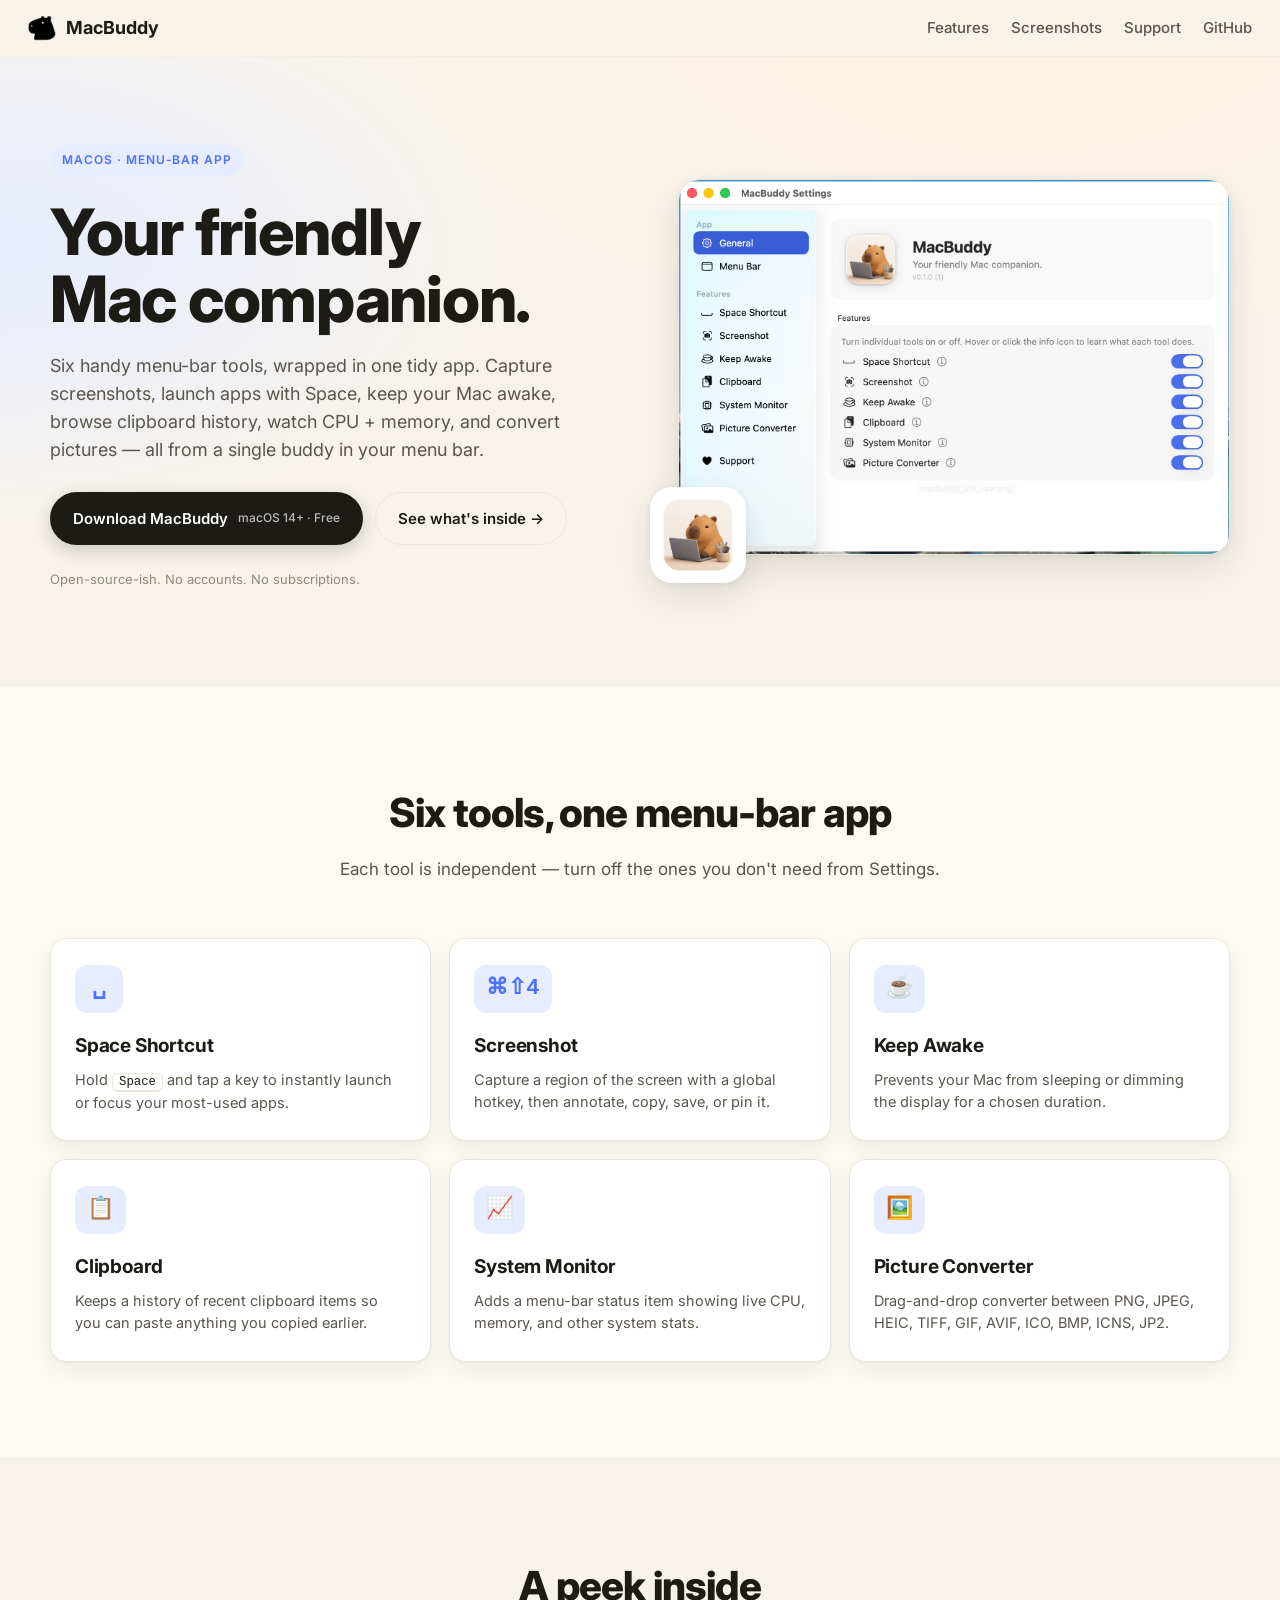
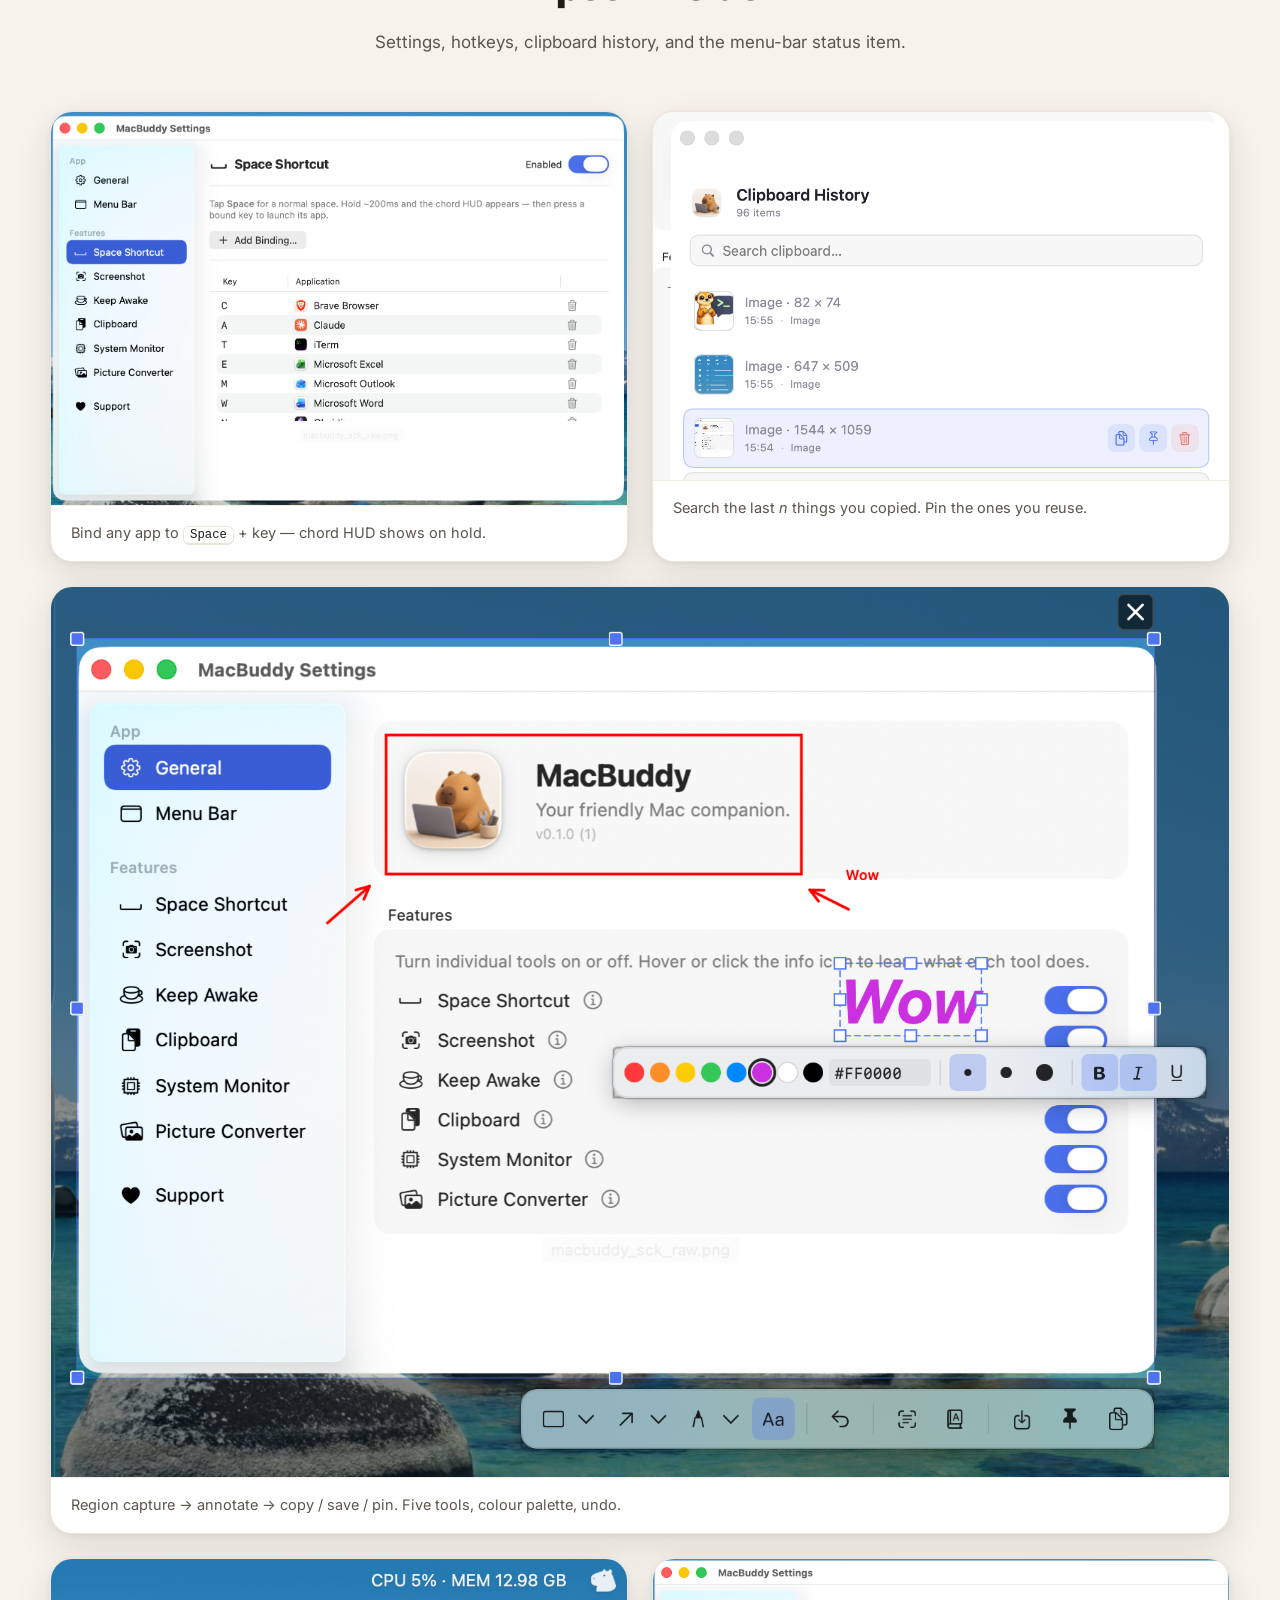
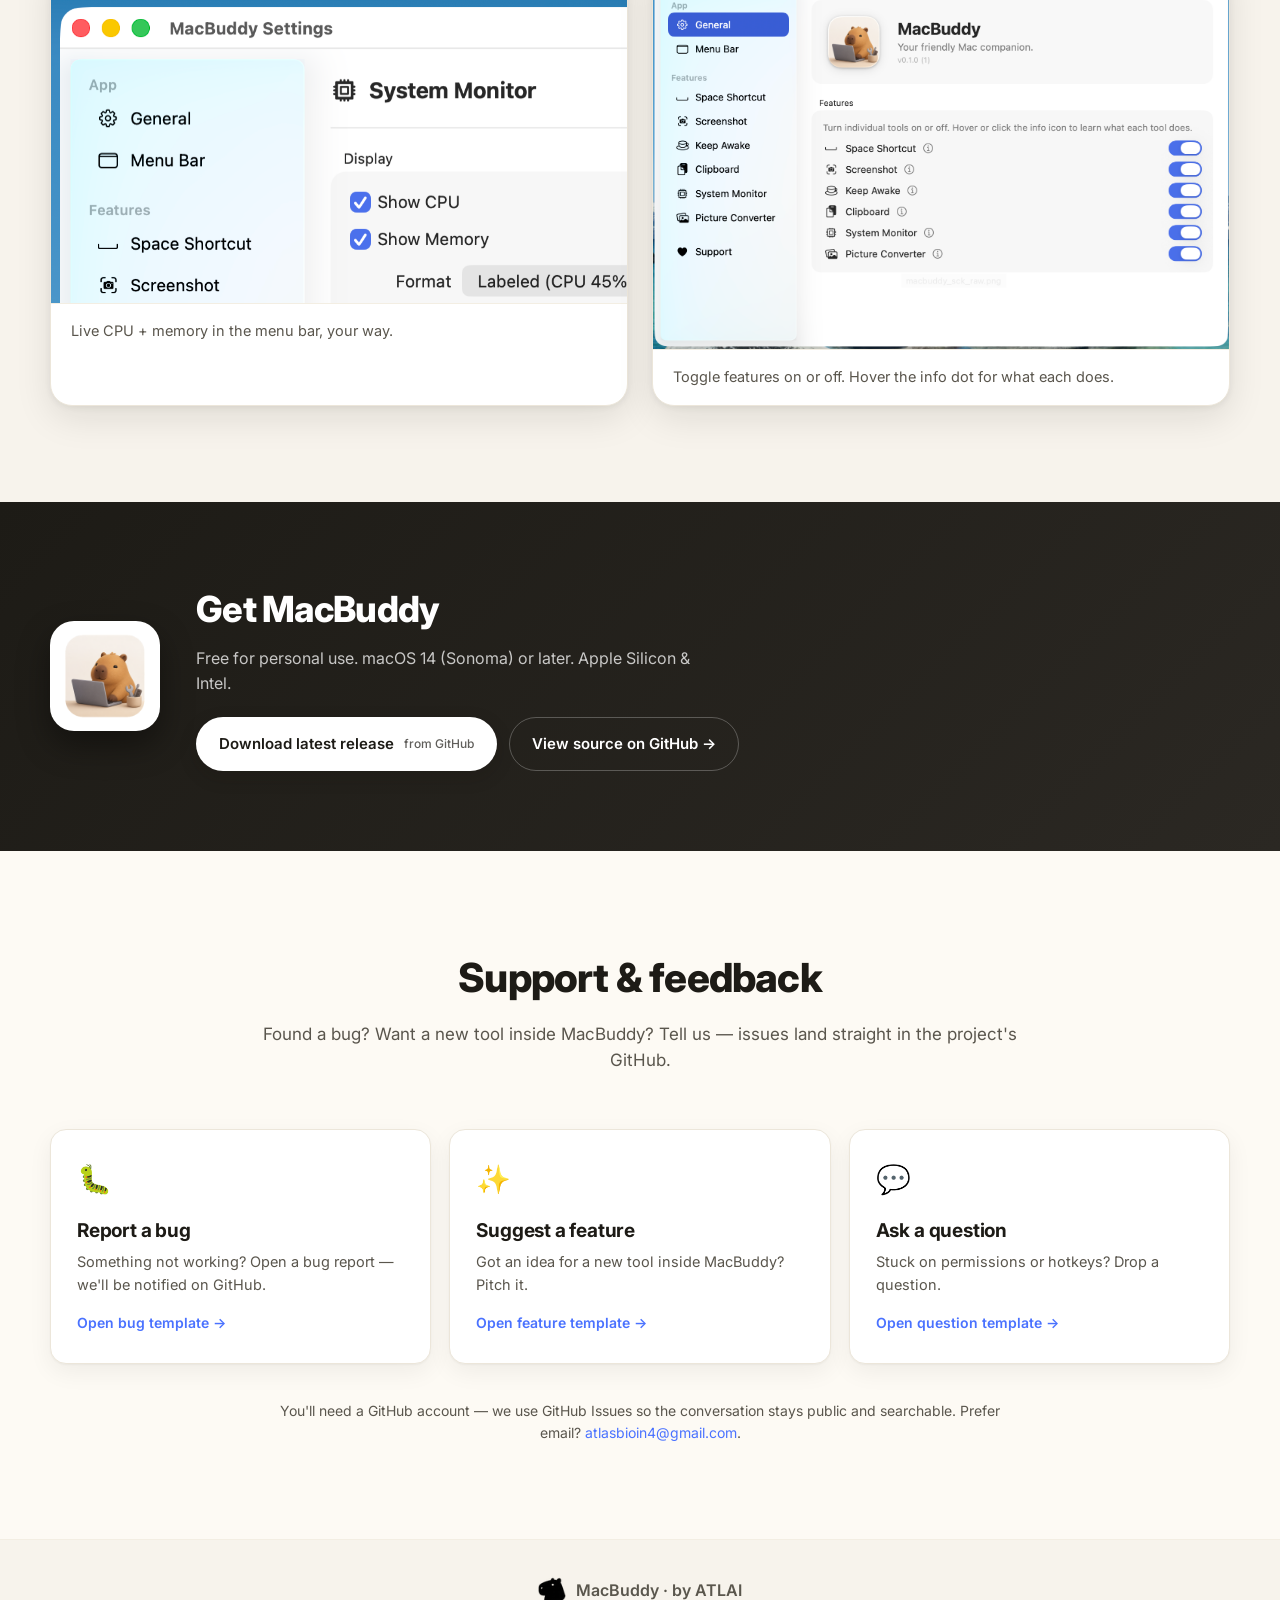
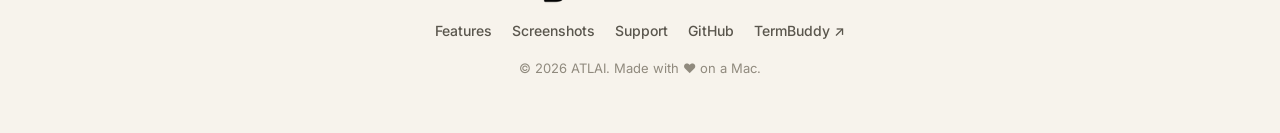
==== index.html @ e4f2a916 "Add MacBuddyTools landing page Initial site scaffolding: HTML/CSS/JS, product screenshots, app icons" ====
<!DOCTYPE html>
<html lang="en">
<head>
  <meta charset="UTF-8" />
  <meta name="viewport" content="width=device-width, initial-scale=1.0" />
  <title>MacBuddy — Your friendly Mac companion</title>
  <meta name="description" content="MacBuddy is a tiny, friendly menu-bar app for macOS. Six handy tools — Space Shortcut, Screenshot, Keep Awake, Clipboard, System Monitor, Picture Converter — wrapped in one tidy app." />
  <meta name="theme-color" content="#f7f3ec" />
  <link rel="icon" type="image/png" href="img/macbuddy_icon.png" />
  <link rel="apple-touch-icon" href="img/macbuddy_icon.png" />
  <link rel="preconnect" href="https://fonts.googleapis.com" />
  <link rel="preconnect" href="https://fonts.gstatic.com" crossorigin />
  <link href="https://fonts.googleapis.com/css2?family=Inter:wght@400;500;600;700;800&display=swap" rel="stylesheet" />
  <link rel="stylesheet" href="css/styles.css" />

  <meta property="og:title" content="MacBuddy — Your friendly Mac companion" />
  <meta property="og:description" content="Six handy menu-bar tools wrapped in one tidy macOS app." />
  <meta property="og:image" content="img/macbuddy_icon.png" />
  <meta property="og:type" content="website" />
</head>
<body>
  <header class="site-header">
    <a href="#top" class="logo">
      <img src="img/menubar_logo.png" alt="" class="logo-mark" />
      <span class="logo-word">MacBuddy</span>
    </a>
    <nav class="site-nav">
      <a href="#features">Features</a>
      <a href="#screenshots">Screenshots</a>
      <a href="#support">Support</a>
      <a href="https://github.com/ATLAI-TECH/MacBuddyTools" target="_blank" rel="noopener">GitHub</a>
    </nav>
  </header>

  <main id="top">
    <!-- ====== HERO ====== -->
    <section class="hero">
      <div class="hero-inner">
        <div class="hero-copy">
          <span class="eyebrow">macOS · Menu-bar app</span>
          <h1>Your friendly<br />Mac companion.</h1>
          <p class="lede">
            Six handy menu-bar tools, wrapped in one tidy app. Capture screenshots,
            launch apps with Space, keep your Mac awake, browse clipboard history,
            watch CPU + memory, and convert pictures — all from a single buddy in
            your menu bar.
          </p>
          <div class="cta-row">
            <a href="#download" class="btn btn-primary">
              <span>Download MacBuddy</span>
              <small>macOS 14+ · Free</small>
            </a>
            <a href="#features" class="btn btn-ghost">See what's inside →</a>
          </div>
          <p class="hero-meta">Open-source-ish. No accounts. No subscriptions.</p>
        </div>

        <div class="hero-art">
          <img src="img/screenshots/general.png" alt="MacBuddy Settings window" class="hero-shot" />
          <img src="img/macbuddy_icon.png" alt="MacBuddy app icon" class="hero-icon" />
        </div>
      </div>
    </section>

    <!-- ====== FEATURES ====== -->
    <section id="features" class="features">
      <div class="section-head">
        <h2>Six tools, one menu-bar app</h2>
        <p>Each tool is independent — turn off the ones you don't need from Settings.</p>
      </div>

      <div class="feature-grid">
        <article class="feature-card">
          <div class="feature-icon" aria-hidden="true">␣</div>
          <h3>Space Shortcut</h3>
          <p>Hold <kbd>Space</kbd> and tap a key to instantly launch or focus your most-used apps.</p>
        </article>

        <article class="feature-card">
          <div class="feature-icon" aria-hidden="true">⌘⇧4</div>
          <h3>Screenshot</h3>
          <p>Capture a region of the screen with a global hotkey, then annotate, copy, save, or pin it.</p>
        </article>

        <article class="feature-card">
          <div class="feature-icon" aria-hidden="true">☕</div>
          <h3>Keep Awake</h3>
          <p>Prevents your Mac from sleeping or dimming the display for a chosen duration.</p>
        </article>

        <article class="feature-card">
          <div class="feature-icon" aria-hidden="true">📋</div>
          <h3>Clipboard</h3>
          <p>Keeps a history of recent clipboard items so you can paste anything you copied earlier.</p>
        </article>

        <article class="feature-card">
          <div class="feature-icon" aria-hidden="true">📈</div>
          <h3>System Monitor</h3>
          <p>Adds a menu-bar status item showing live CPU, memory, and other system stats.</p>
        </article>

        <article class="feature-card">
          <div class="feature-icon" aria-hidden="true">🖼️</div>
          <h3>Picture Converter</h3>
          <p>Drag-and-drop converter between PNG, JPEG, HEIC, TIFF, GIF, AVIF, ICO, BMP, ICNS, JP2.</p>
        </article>
      </div>
    </section>

    <!-- ====== SCREENSHOTS ====== -->
    <section id="screenshots" class="shots">
      <div class="section-head">
        <h2>A peek inside</h2>
        <p>Settings, hotkeys, clipboard history, and the menu-bar status item.</p>
      </div>

      <div class="shot-row">
        <figure class="shot">
          <img src="img/screenshots/space-shortcut.png" alt="Space Shortcut bindings" loading="lazy" />
          <figcaption>Bind any app to <kbd>Space</kbd> + key — chord HUD shows on hold.</figcaption>
        </figure>
        <figure class="shot">
          <img src="img/screenshots/clipboard.png" alt="Clipboard history" loading="lazy" />
          <figcaption>Search the last <em>n</em> things you copied. Pin the ones you reuse.</figcaption>
        </figure>
      </div>

      <div class="shot-row">
        <figure class="shot wide">
          <img src="img/screenshots/screenshot-tool.png" alt="Screenshot annotator" loading="lazy" />
          <figcaption>Region capture → annotate → copy / save / pin. Five tools, colour palette, undo.</figcaption>
        </figure>
      </div>

      <div class="shot-row">
        <figure class="shot">
          <img src="img/screenshots/system-monitor.png" alt="System Monitor in menu bar" loading="lazy" />
          <figcaption>Live CPU + memory in the menu bar, your way.</figcaption>
        </figure>
        <figure class="shot">
          <img src="img/screenshots/general.png" alt="General settings" loading="lazy" />
          <figcaption>Toggle features on or off. Hover the info dot for what each does.</figcaption>
        </figure>
      </div>
    </section>

    <!-- ====== DOWNLOAD ====== -->
    <section id="download" class="download-band">
      <div class="download-inner">
        <img src="img/macbuddy_icon.png" alt="" class="download-icon" />
        <div>
          <h2>Get MacBuddy</h2>
          <p>Free for personal use. macOS 14 (Sonoma) or later. Apple Silicon &amp; Intel.</p>
          <div class="cta-row">
            <a href="https://github.com/ATLAI-TECH/MacBuddyTools/releases" target="_blank" rel="noopener" class="btn btn-primary">
              <span>Download latest release</span>
              <small>from GitHub</small>
            </a>
            <a href="https://github.com/ATLAI-TECH/MacBuddyTools" target="_blank" rel="noopener" class="btn btn-ghost">View source on GitHub →</a>
          </div>
        </div>
      </div>
    </section>

    <!-- ====== SUPPORT ====== -->
    <section id="support" class="support">
      <div class="section-head">
        <h2>Support &amp; feedback</h2>
        <p>Found a bug? Want a new tool inside MacBuddy? Tell us — issues land straight in the project's GitHub.</p>
      </div>

      <div class="support-grid">
        <a class="support-card support-bug" href="#" data-issue-kind="bug">
          <div class="support-icon" aria-hidden="true">🐛</div>
          <h3>Report a bug</h3>
          <p>Something not working? Open a bug report — we'll be notified on GitHub.</p>
          <span class="support-cta">Open bug template →</span>
        </a>

        <a class="support-card support-feature" href="#" data-issue-kind="feature">
          <div class="support-icon" aria-hidden="true">✨</div>
          <h3>Suggest a feature</h3>
          <p>Got an idea for a new tool inside MacBuddy? Pitch it.</p>
          <span class="support-cta">Open feature template →</span>
        </a>

        <a class="support-card support-question" href="#" data-issue-kind="question">
          <div class="support-icon" aria-hidden="true">💬</div>
          <h3>Ask a question</h3>
          <p>Stuck on permissions or hotkeys? Drop a question.</p>
          <span class="support-cta">Open question template →</span>
        </a>
      </div>

      <p class="support-note">
        You'll need a GitHub account — we use GitHub Issues so the conversation stays public and searchable.
        Prefer email? <a href="mailto:atlasbioin4@gmail.com?subject=MacBuddy%20feedback">atlasbioin4@gmail.com</a>.
      </p>
    </section>
  </main>

  <footer class="site-footer">
    <div class="footer-inner">
      <div class="footer-brand">
        <img src="img/menubar_logo.png" alt="" class="logo-mark" />
        <span>MacBuddy · by ATLAI</span>
      </div>
      <nav class="footer-nav">
        <a href="#features">Features</a>
        <a href="#screenshots">Screenshots</a>
        <a href="#support">Support</a>
        <a href="https://github.com/ATLAI-TECH/MacBuddyTools" target="_blank" rel="noopener">GitHub</a>
        <a href="https://termbuddy.atlai.co.uk/" target="_blank" rel="noopener">TermBuddy ↗</a>
      </nav>
      <p class="footer-fine">© <span id="year">2026</span> ATLAI. Made with ❤️ on a Mac.</p>
    </div>
  </footer>

  <script src="js/script.js" defer></script>
</body>
</html>
---- css/styles.css ----
/* ----------------------------------------------------------
   MacBuddy landing page
   Style is inspired by termbuddy.atlai.co.uk — soft cream
   background, pill buttons, big rounded screenshots.
   ---------------------------------------------------------- */

:root {
  --bg: #f7f3ec;
  --bg-soft: #fdfaf4;
  --bg-card: #ffffff;
  --ink: #1d1b16;
  --ink-soft: #5a564d;
  --ink-faint: #908a7e;
  --line: #ece6da;
  --line-soft: #f3eee3;
  --accent: #4a72ff;
  --accent-ink: #ffffff;
  --accent-soft: #e7edff;
  --warn: #d97a2c;
  --good: #2f9e6b;
  --shadow-card: 0 1px 2px rgba(20, 18, 12, 0.04), 0 8px 24px rgba(20, 18, 12, 0.06);
  --shadow-shot: 0 12px 36px rgba(20, 18, 12, 0.10), 0 2px 6px rgba(20, 18, 12, 0.06);
  --radius: 16px;
  --radius-lg: 22px;
  --radius-pill: 999px;
}

* { box-sizing: border-box; }

html { scroll-behavior: smooth; }

body {
  margin: 0;
  font-family: 'Inter', -apple-system, BlinkMacSystemFont, 'Segoe UI', sans-serif;
  font-size: 16px;
  line-height: 1.55;
  color: var(--ink);
  background: var(--bg);
  -webkit-font-smoothing: antialiased;
  -moz-osx-font-smoothing: grayscale;
}

a { color: var(--accent); text-decoration: none; }
a:hover { text-decoration: underline; }

img { display: block; max-width: 100%; height: auto; }

kbd {
  font-family: 'SF Mono', 'JetBrains Mono', 'Menlo', monospace;
  font-size: 0.85em;
  padding: 1px 6px;
  border: 1px solid var(--line);
  border-bottom-width: 2px;
  border-radius: 6px;
  background: var(--bg-card);
  color: var(--ink);
}

/* ====== HEADER ====== */
.site-header {
  position: sticky;
  top: 0;
  z-index: 50;
  display: flex;
  align-items: center;
  justify-content: space-between;
  padding: 14px 28px;
  background: rgba(247, 243, 236, 0.85);
  backdrop-filter: saturate(160%) blur(12px);
  -webkit-backdrop-filter: saturate(160%) blur(12px);
  border-bottom: 1px solid var(--line-soft);
}

.logo {
  display: flex;
  align-items: center;
  gap: 10px;
  color: var(--ink);
  font-weight: 700;
  font-size: 18px;
}
.logo:hover { text-decoration: none; }

.logo-mark {
  width: 28px;
  height: 28px;
  border-radius: 7px;
}

.site-nav {
  display: flex;
  gap: 22px;
  align-items: center;
  font-size: 15px;
  font-weight: 500;
}
.site-nav a {
  color: var(--ink-soft);
}
.site-nav a:hover {
  color: var(--ink);
  text-decoration: none;
}

/* ====== HERO ====== */
.hero {
  position: relative;
  padding: 88px 28px 96px;
  background:
    radial-gradient(1100px 600px at 80% -10%, #fff4e0 0%, transparent 60%),
    radial-gradient(900px 500px at 0% 30%, #e7edff 0%, transparent 55%),
    var(--bg);
  overflow: hidden;
}

.hero-inner {
  max-width: 1180px;
  margin: 0 auto;
  display: grid;
  grid-template-columns: 1.05fr 1fr;
  gap: 48px;
  align-items: center;
}

.eyebrow {
  display: inline-block;
  font-size: 12px;
  font-weight: 600;
  letter-spacing: 0.08em;
  text-transform: uppercase;
  color: var(--accent);
  background: var(--accent-soft);
  padding: 6px 12px;
  border-radius: var(--radius-pill);
  margin-bottom: 22px;
}

.hero-copy h1 {
  font-size: clamp(40px, 6vw, 64px);
  line-height: 1.05;
  font-weight: 800;
  letter-spacing: -0.02em;
  margin: 0 0 20px;
}

.hero-copy .lede {
  font-size: 18px;
  color: var(--ink-soft);
  max-width: 540px;
  margin: 0 0 28px;
}

.cta-row {
  display: flex;
  flex-wrap: wrap;
  gap: 12px;
  align-items: center;
}

.btn {
  display: inline-flex;
  align-items: center;
  gap: 10px;
  padding: 14px 22px;
  border-radius: var(--radius-pill);
  font-weight: 600;
  font-size: 15px;
  border: 1px solid transparent;
  transition: transform 0.12s ease, box-shadow 0.12s ease, background 0.12s ease;
  cursor: pointer;
}
.btn:hover { text-decoration: none; transform: translateY(-1px); }

.btn-primary {
  background: var(--ink);
  color: #fff;
  box-shadow: 0 6px 18px rgba(20, 18, 12, 0.18);
}
.btn-primary small {
  font-weight: 500;
  font-size: 12px;
  opacity: 0.7;
}
.btn-primary:hover {
  background: #2b2823;
  box-shadow: 0 8px 22px rgba(20, 18, 12, 0.22);
}

.btn-ghost {
  background: transparent;
  color: var(--ink);
  border-color: var(--line);
}
.btn-ghost:hover {
  background: var(--bg-card);
  border-color: var(--ink-faint);
}

.hero-meta {
  margin: 24px 0 0;
  font-size: 13px;
  color: var(--ink-faint);
}

.hero-art {
  position: relative;
}
.hero-shot {
  width: 100%;
  border-radius: var(--radius-lg);
  box-shadow: var(--shadow-shot);
  border: 1px solid var(--line);
  background: var(--bg-card);
}
.hero-icon {
  position: absolute;
  width: 96px;
  height: 96px;
  bottom: -28px;
  left: -28px;
  border-radius: 22px;
  box-shadow: var(--shadow-shot);
  background: var(--bg-card);
  padding: 4px;
}

/* ====== SECTIONS ====== */
section { padding: 96px 28px; }

.section-head {
  max-width: 760px;
  margin: 0 auto 56px;
  text-align: center;
}
.section-head h2 {
  font-size: clamp(28px, 4vw, 40px);
  letter-spacing: -0.02em;
  margin: 0 0 12px;
  font-weight: 800;
}
.section-head p {
  color: var(--ink-soft);
  font-size: 17px;
  margin: 0;
}

/* ====== FEATURE GRID ====== */
.features {
  background: var(--bg-soft);
  border-top: 1px solid var(--line-soft);
  border-bottom: 1px solid var(--line-soft);
}

.feature-grid {
  max-width: 1180px;
  margin: 0 auto;
  display: grid;
  grid-template-columns: repeat(3, minmax(0, 1fr));
  gap: 18px;
}

.feature-card {
  background: var(--bg-card);
  border: 1px solid var(--line);
  border-radius: var(--radius);
  padding: 26px 24px;
  box-shadow: var(--shadow-card);
  transition: transform 0.18s ease, box-shadow 0.18s ease, border-color 0.18s ease;
}
.feature-card:hover {
  transform: translateY(-3px);
  border-color: var(--ink-faint);
  box-shadow: 0 4px 8px rgba(20, 18, 12, 0.06), 0 16px 36px rgba(20, 18, 12, 0.08);
}

.feature-icon {
  display: inline-flex;
  align-items: center;
  justify-content: center;
  min-width: 48px;
  height: 48px;
  padding: 0 12px;
  border-radius: 12px;
  background: var(--accent-soft);
  color: var(--accent);
  font-weight: 700;
  font-size: 22px;
  margin-bottom: 18px;
  font-family: 'SF Mono', 'JetBrains Mono', 'Menlo', monospace;
}

.feature-card h3 {
  font-size: 19px;
  margin: 0 0 8px;
  font-weight: 700;
  letter-spacing: -0.01em;
}
.feature-card p {
  font-size: 14.5px;
  color: var(--ink-soft);
  margin: 0;
}

/* ====== SHOTS ====== */
.shots { background: var(--bg); }

.shot-row {
  max-width: 1180px;
  margin: 0 auto 24px;
  display: grid;
  grid-template-columns: 1fr 1fr;
  gap: 24px;
}
.shot-row:last-child { margin-bottom: 0; }

.shot {
  margin: 0;
  background: var(--bg-card);
  border: 1px solid var(--line);
  border-radius: var(--radius-lg);
  overflow: hidden;
  box-shadow: var(--shadow-shot);
  display: flex;
  flex-direction: column;
}
.shot.wide { grid-column: 1 / -1; }
.shot img {
  width: 100%;
  height: auto;
  display: block;
  background: var(--bg-soft);
}
.shot figcaption {
  padding: 16px 20px;
  font-size: 14.5px;
  color: var(--ink-soft);
  border-top: 1px solid var(--line-soft);
}

/* ====== DOWNLOAD ====== */
.download-band {
  background: linear-gradient(135deg, #1d1b16 0%, #2b2823 100%);
  color: #fff;
  padding: 80px 28px;
}
.download-inner {
  max-width: 1180px;
  margin: 0 auto;
  display: flex;
  align-items: center;
  gap: 36px;
  flex-wrap: wrap;
}
.download-icon {
  width: 110px;
  height: 110px;
  border-radius: 24px;
  box-shadow: 0 14px 32px rgba(0,0,0,0.4);
  background: #fff;
  padding: 4px;
}
.download-band h2 {
  font-size: clamp(28px, 3.6vw, 36px);
  margin: 0 0 8px;
  font-weight: 800;
  letter-spacing: -0.02em;
}
.download-band p {
  color: rgba(255,255,255,0.75);
  margin: 0 0 22px;
  max-width: 520px;
}
.download-band .btn-primary {
  background: #fff;
  color: var(--ink);
}
.download-band .btn-primary:hover { background: #f3eee3; }
.download-band .btn-ghost {
  color: #fff;
  border-color: rgba(255,255,255,0.25);
}
.download-band .btn-ghost:hover {
  background: rgba(255,255,255,0.08);
  border-color: rgba(255,255,255,0.5);
}

/* ====== SUPPORT ====== */
.support { background: var(--bg-soft); }

.support-grid {
  max-width: 1180px;
  margin: 0 auto;
  display: grid;
  grid-template-columns: repeat(3, minmax(0, 1fr));
  gap: 18px;
}

.support-card {
  display: block;
  background: var(--bg-card);
  border: 1px solid var(--line);
  border-radius: var(--radius);
  padding: 28px 26px;
  color: var(--ink);
  box-shadow: var(--shadow-card);
  transition: transform 0.18s ease, box-shadow 0.18s ease, border-color 0.18s ease;
  cursor: pointer;
}
.support-card:hover {
  transform: translateY(-3px);
  text-decoration: none;
  border-color: var(--accent);
  box-shadow: 0 4px 8px rgba(20, 18, 12, 0.06), 0 16px 36px rgba(74, 114, 255, 0.18);
}
.support-icon {
  font-size: 28px;
  margin-bottom: 14px;
}
.support-card h3 {
  margin: 0 0 6px;
  font-size: 19px;
  font-weight: 700;
  letter-spacing: -0.01em;
}
.support-card p {
  margin: 0 0 14px;
  font-size: 14.5px;
  color: var(--ink-soft);
}
.support-cta {
  font-size: 14px;
  font-weight: 600;
  color: var(--accent);
}

.support-note {
  max-width: 720px;
  margin: 36px auto 0;
  text-align: center;
  font-size: 14px;
  color: var(--ink-soft);
}

/* ====== FOOTER ====== */
.site-footer {
  background: var(--bg);
  border-top: 1px solid var(--line-soft);
  padding: 36px 28px 56px;
}
.footer-inner {
  max-width: 1180px;
  margin: 0 auto;
  display: flex;
  flex-direction: column;
  gap: 16px;
  align-items: center;
  text-align: center;
}
.footer-brand {
  display: flex;
  align-items: center;
  gap: 10px;
  font-weight: 600;
  color: var(--ink-soft);
}
.footer-nav {
  display: flex;
  flex-wrap: wrap;
  gap: 20px;
  font-size: 14px;
  font-weight: 500;
  justify-content: center;
}
.footer-nav a { color: var(--ink-soft); }
.footer-nav a:hover { color: var(--ink); text-decoration: none; }
.footer-fine {
  font-size: 13px;
  color: var(--ink-faint);
  margin: 0;
}

/* ====== RESPONSIVE ====== */
@media (max-width: 960px) {
  .hero-inner { grid-template-columns: 1fr; gap: 40px; }
  .hero { padding: 64px 22px 72px; }
  .hero-icon { width: 76px; height: 76px; bottom: -22px; left: -16px; }
  .feature-grid { grid-template-columns: repeat(2, minmax(0, 1fr)); }
  .support-grid { grid-template-columns: repeat(2, minmax(0, 1fr)); }
  .shot-row { grid-template-columns: 1fr; }
  section { padding: 72px 22px; }
}

@media (max-width: 620px) {
  .site-header { padding: 12px 18px; }
  .site-nav { gap: 14px; font-size: 14px; }
  .site-nav a:nth-child(1) { display: none; }
  .feature-grid { grid-template-columns: 1fr; }
  .support-grid { grid-template-columns: 1fr; }
  .download-inner { flex-direction: column; align-items: flex-start; }
  .btn { padding: 12px 18px; font-size: 14px; }
}
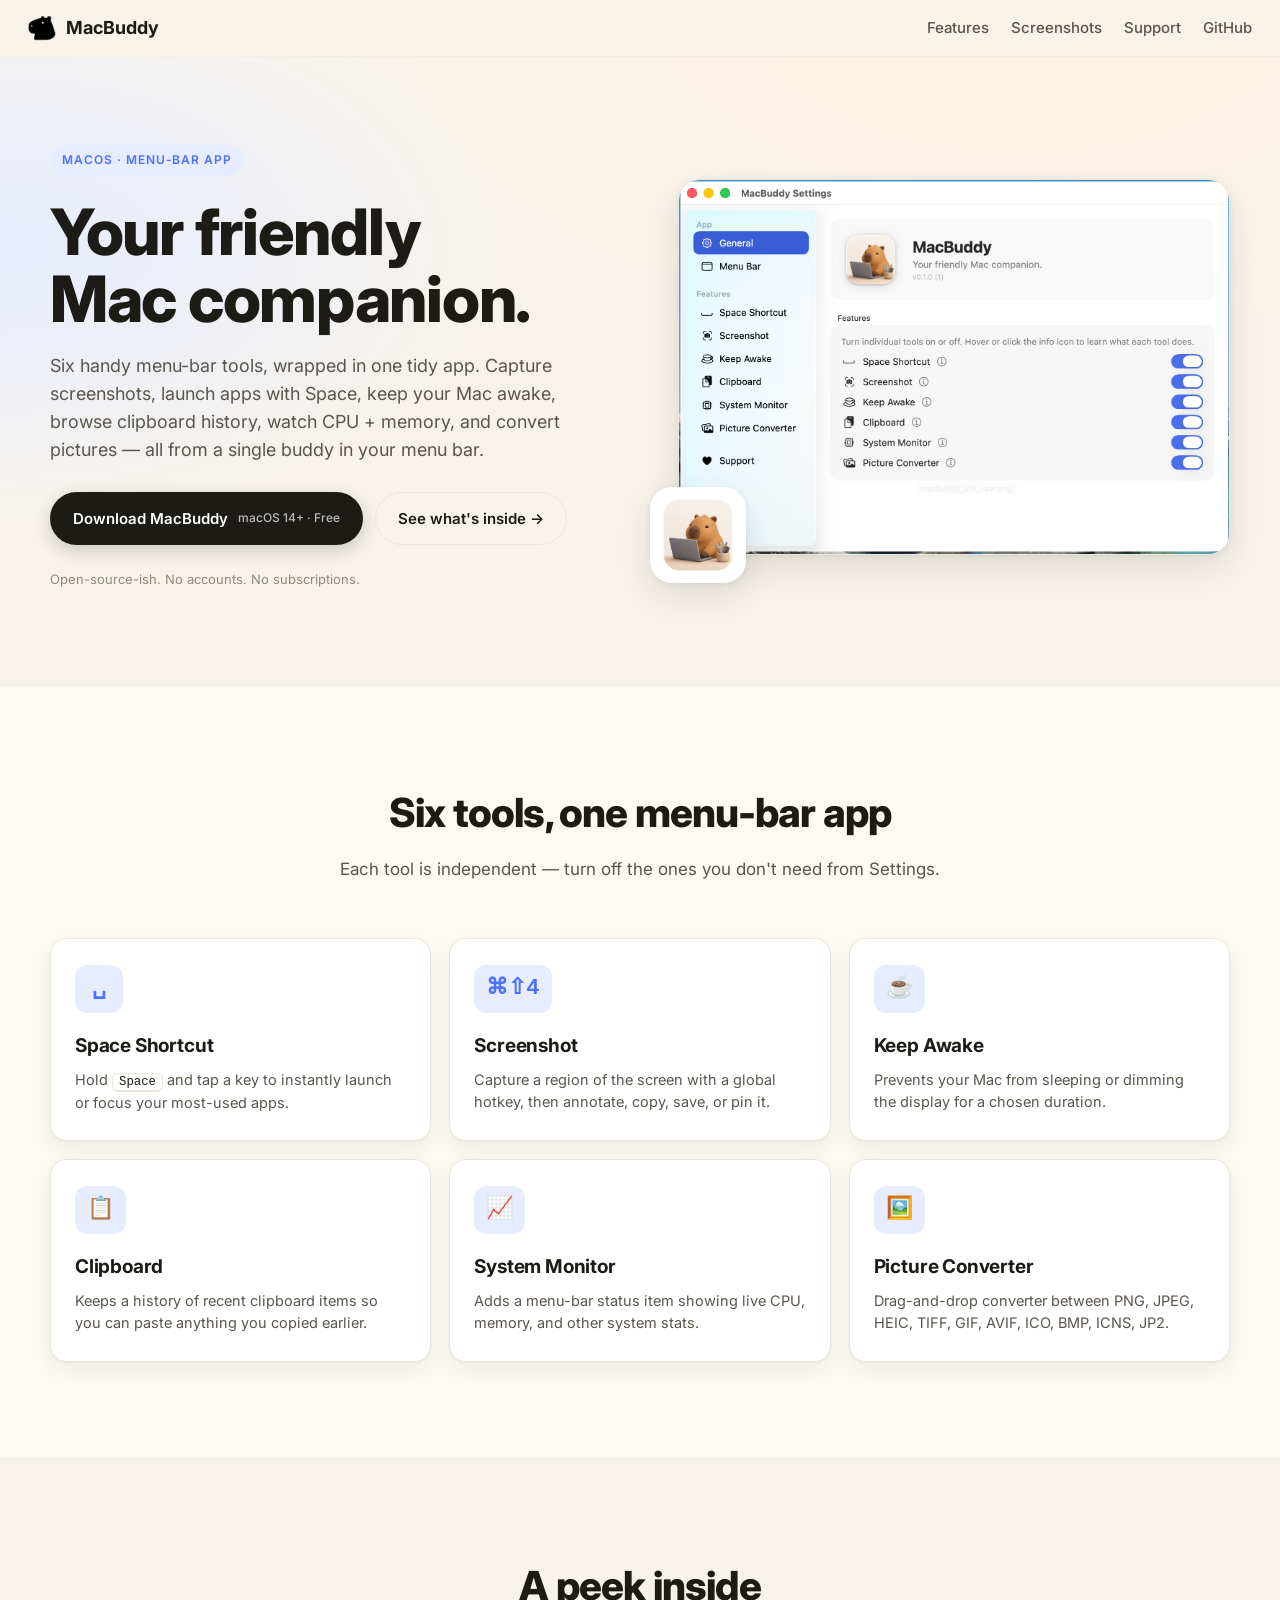
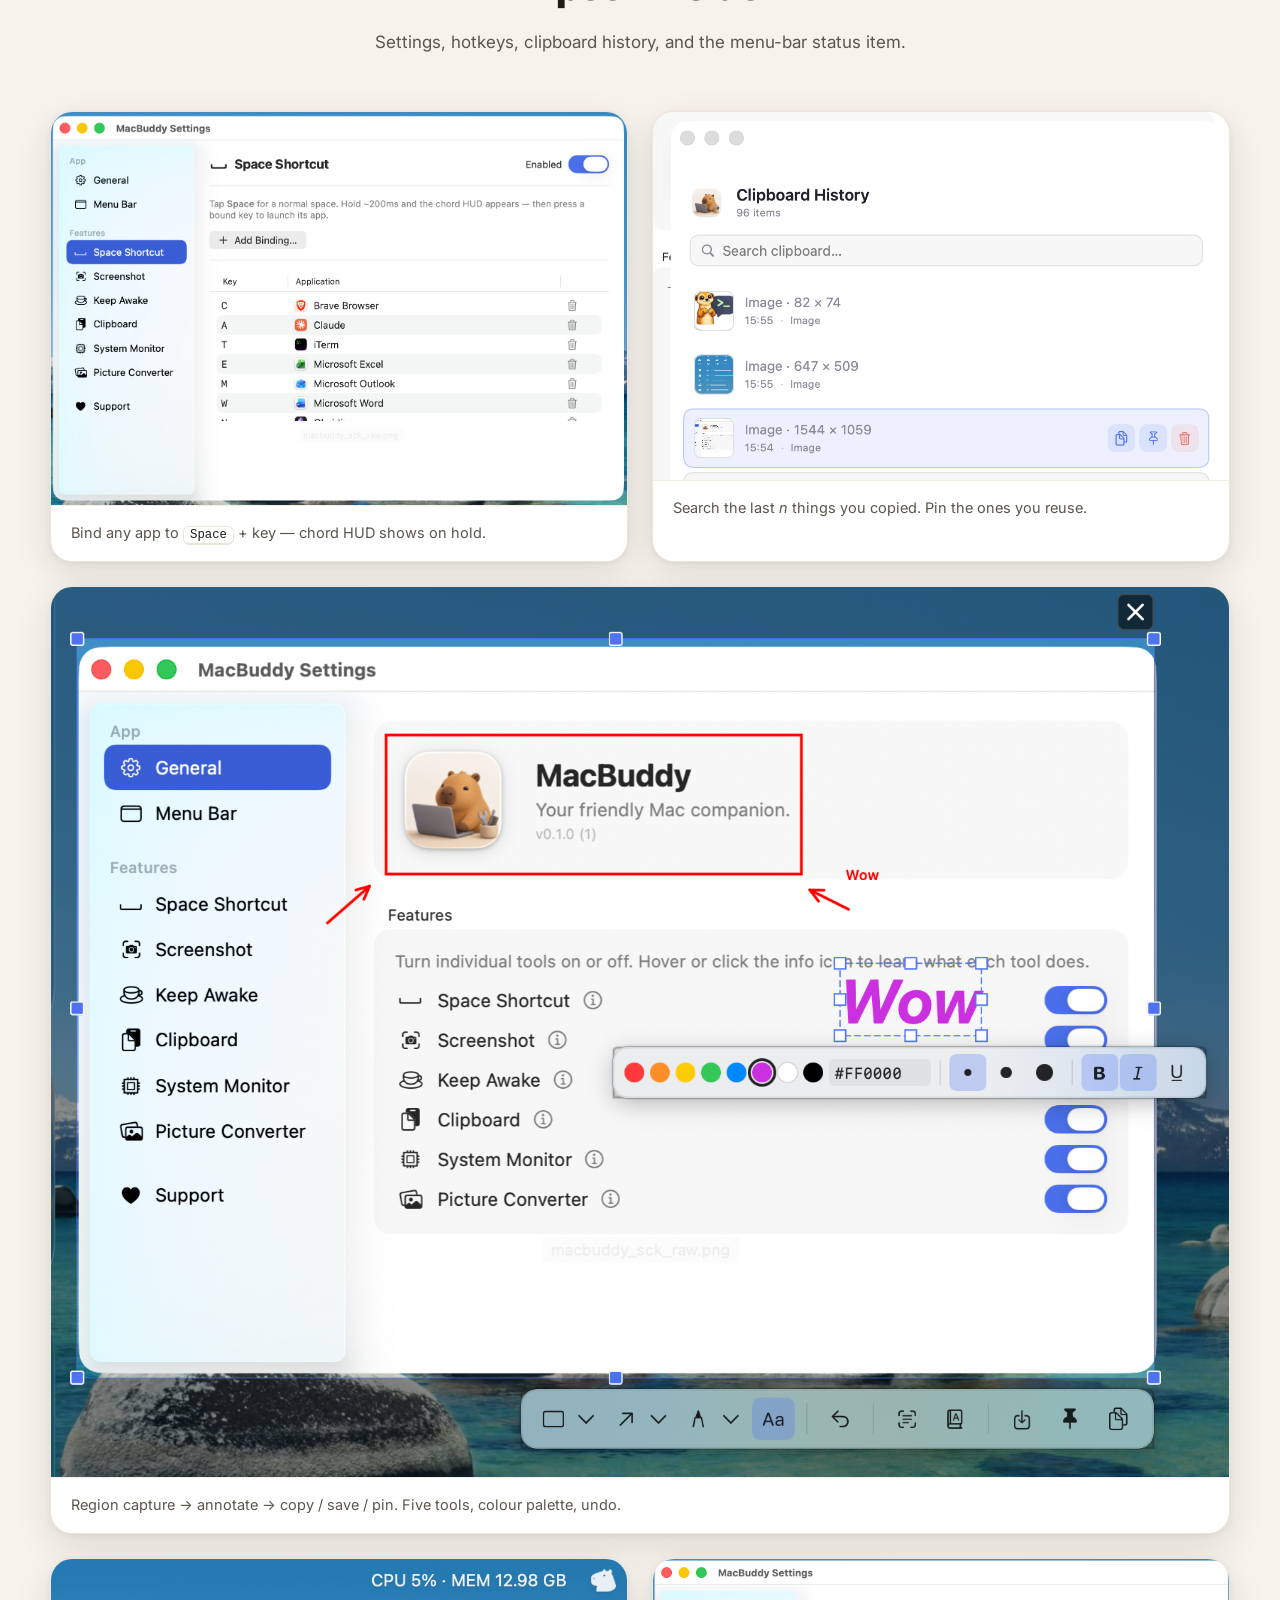
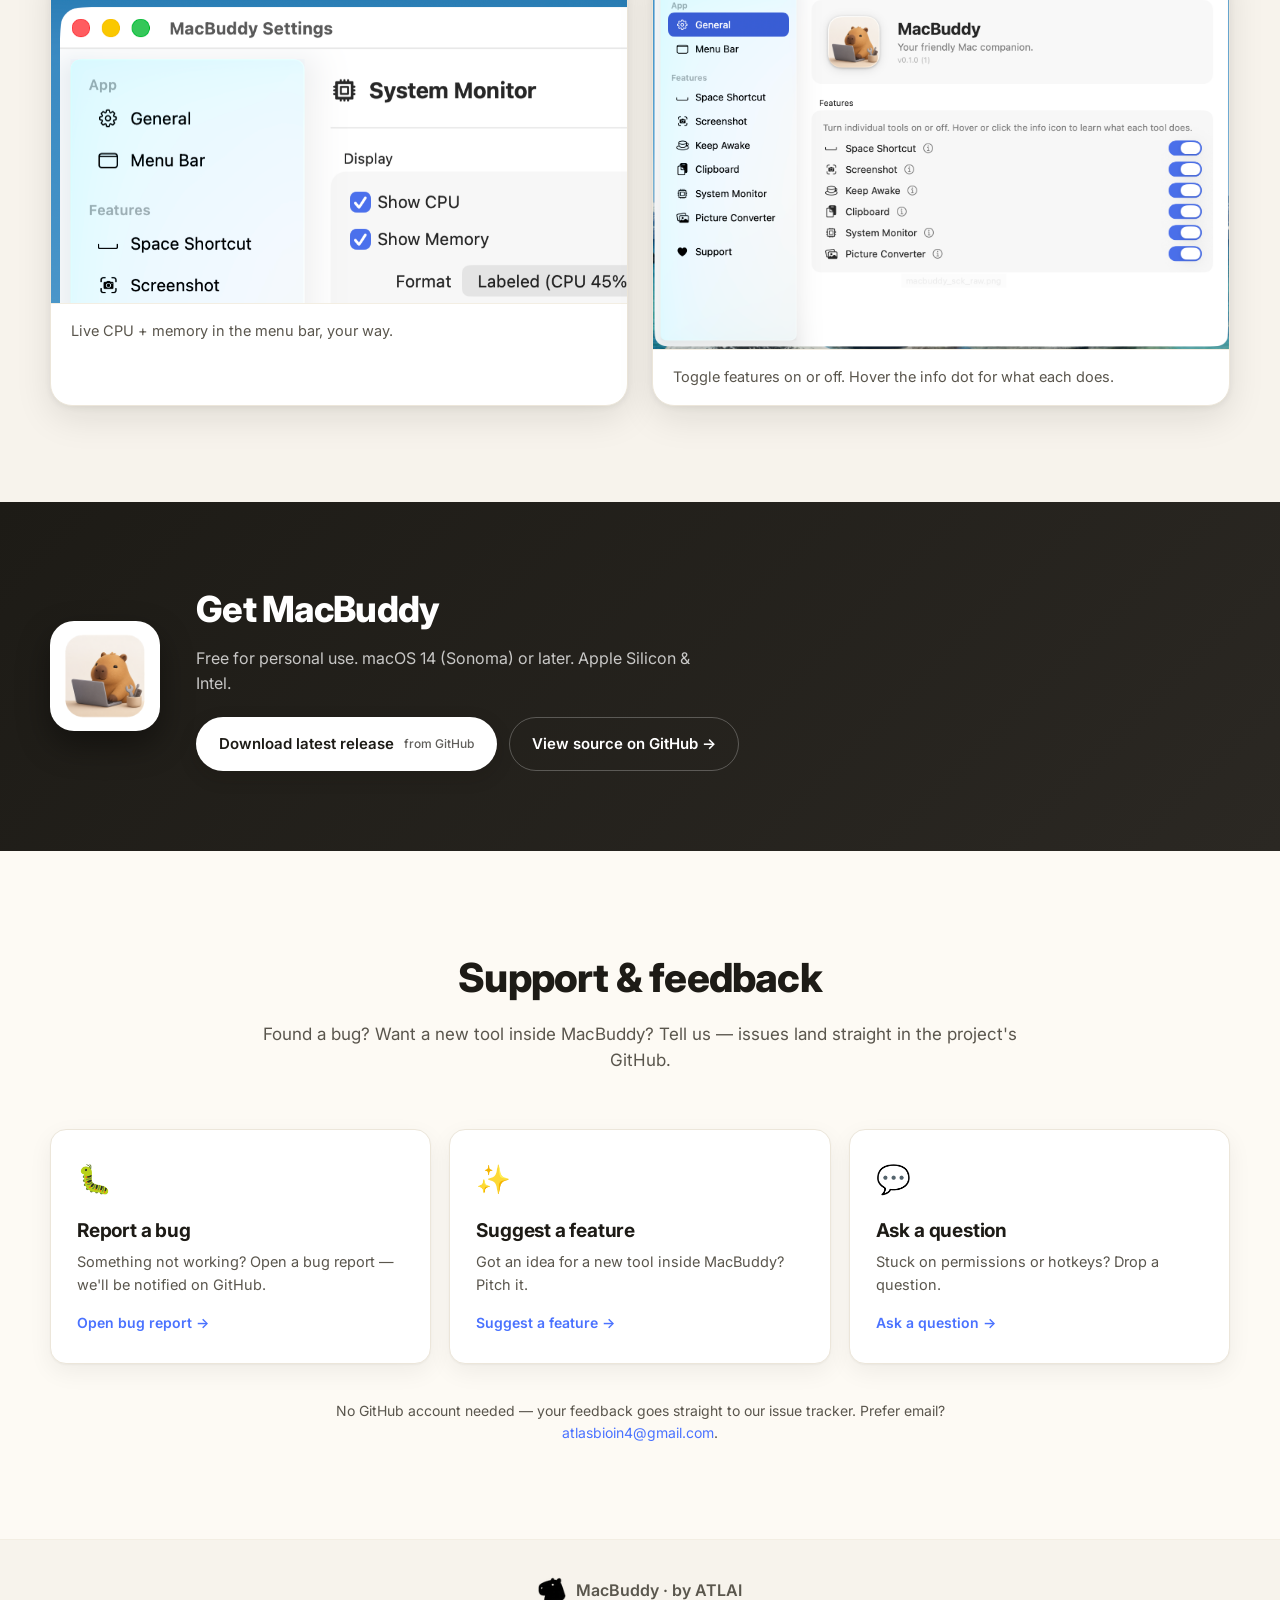
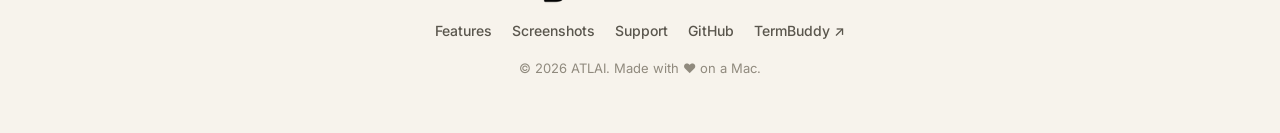
==== commit 350f136f: "Add support page and Cloudflare Worker for GitHub issue submission Users can now submit bug reports," ====
--- a/index.html
+++ b/index.html
@@ -171,30 +171,30 @@
       </div>
 
       <div class="support-grid">
-        <a class="support-card support-bug" href="#" data-issue-kind="bug">
+        <a class="support-card support-bug" href="support.html?kind=bug">
           <div class="support-icon" aria-hidden="true">🐛</div>
           <h3>Report a bug</h3>
           <p>Something not working? Open a bug report — we'll be notified on GitHub.</p>
-          <span class="support-cta">Open bug template →</span>
+          <span class="support-cta">Open bug report →</span>
         </a>
 
-        <a class="support-card support-feature" href="#" data-issue-kind="feature">
+        <a class="support-card support-feature" href="support.html?kind=feature">
           <div class="support-icon" aria-hidden="true">✨</div>
           <h3>Suggest a feature</h3>
           <p>Got an idea for a new tool inside MacBuddy? Pitch it.</p>
-          <span class="support-cta">Open feature template →</span>
+          <span class="support-cta">Suggest a feature →</span>
         </a>
 
-        <a class="support-card support-question" href="#" data-issue-kind="question">
+        <a class="support-card support-question" href="support.html?kind=question">
           <div class="support-icon" aria-hidden="true">💬</div>
           <h3>Ask a question</h3>
           <p>Stuck on permissions or hotkeys? Drop a question.</p>
-          <span class="support-cta">Open question template →</span>
+          <span class="support-cta">Ask a question →</span>
         </a>
       </div>
 
       <p class="support-note">
-        You'll need a GitHub account — we use GitHub Issues so the conversation stays public and searchable.
+        No GitHub account needed — your feedback goes straight to our issue tracker.
         Prefer email? <a href="mailto:atlasbioin4@gmail.com?subject=MacBuddy%20feedback">atlasbioin4@gmail.com</a>.
       </p>
     </section>
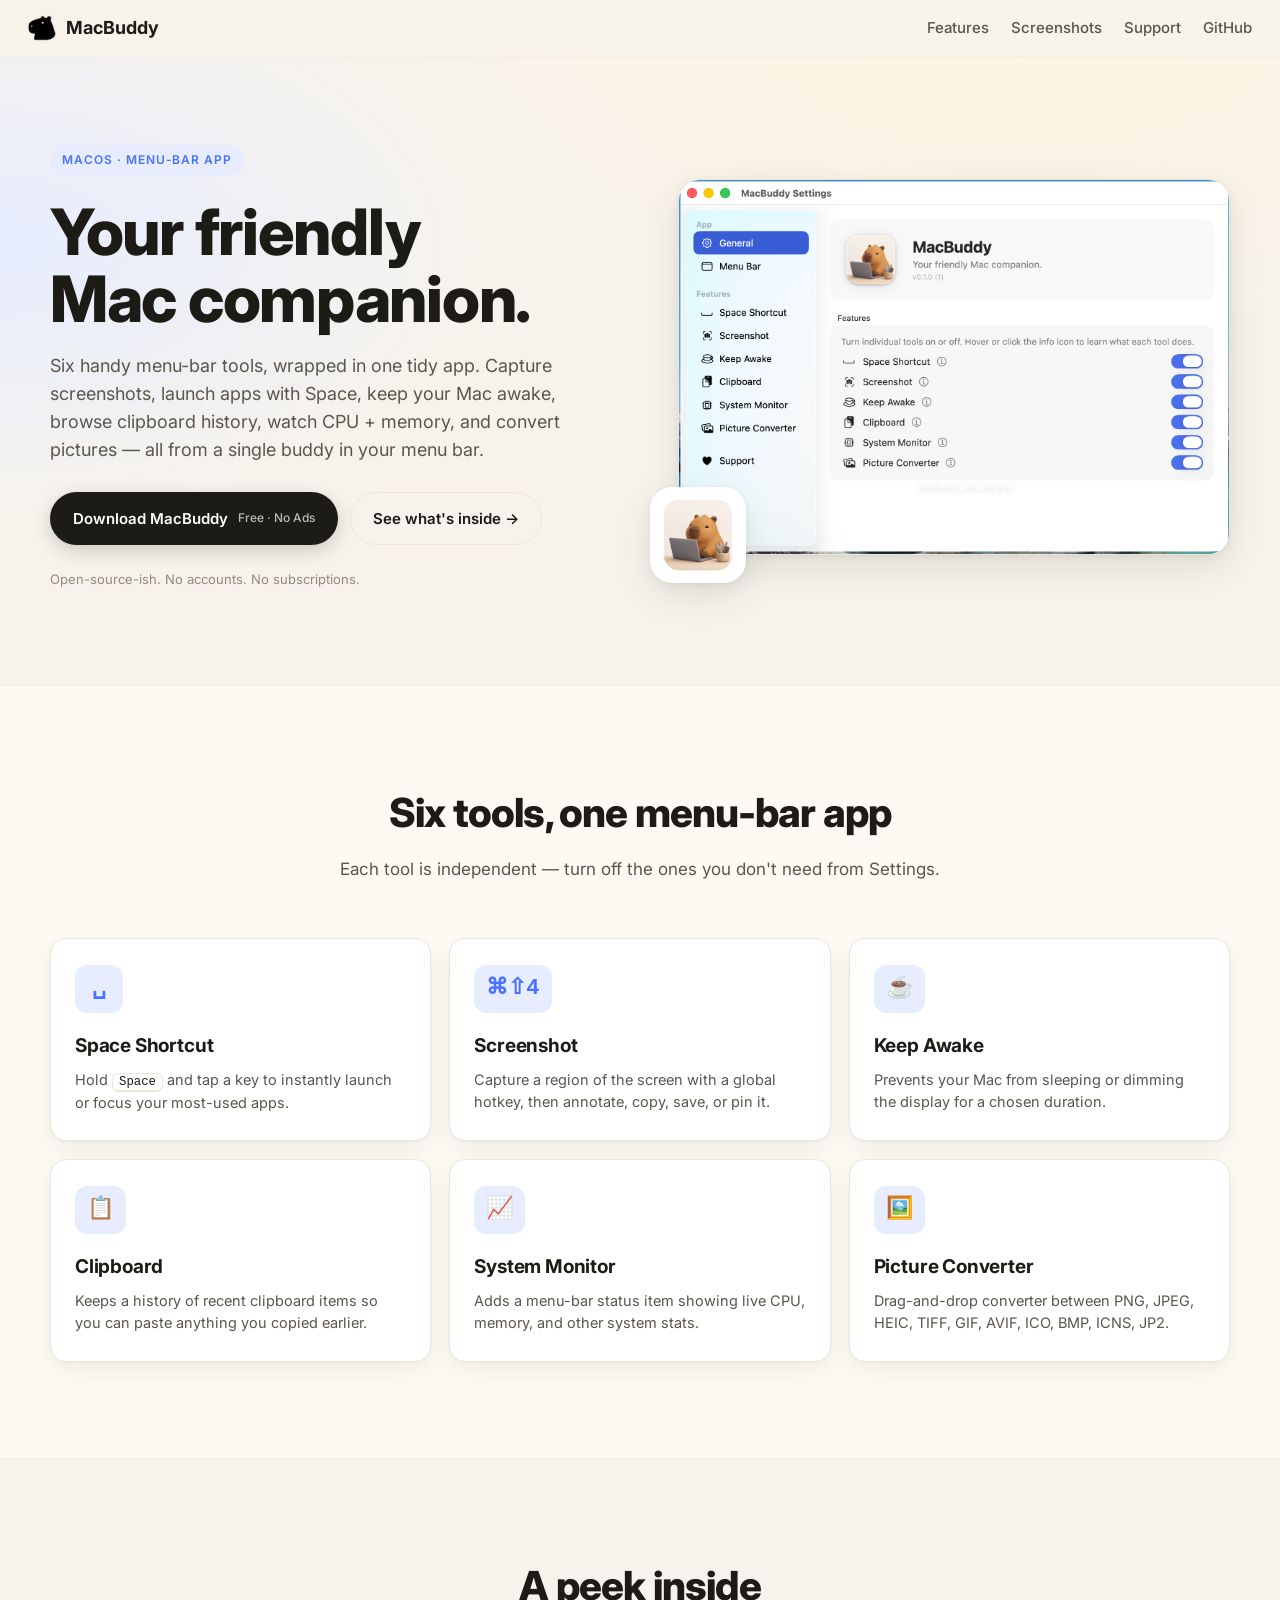
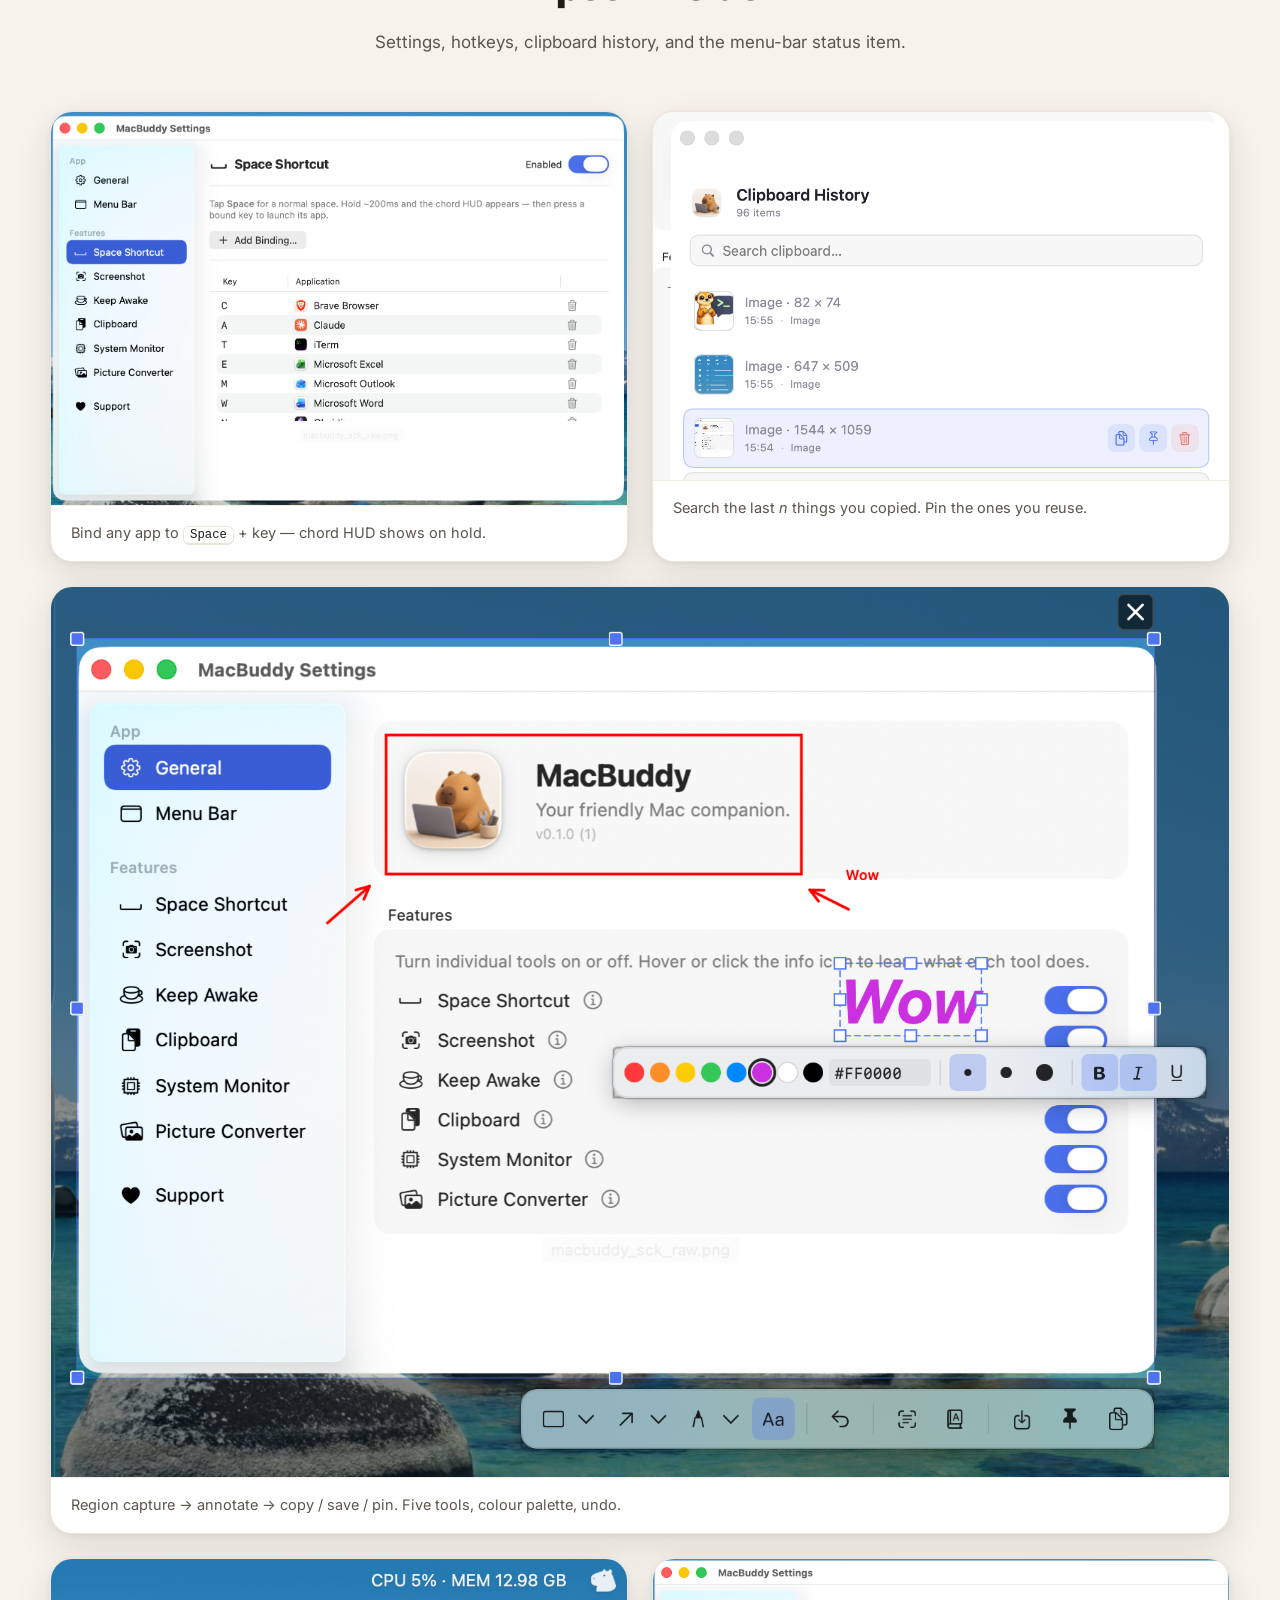
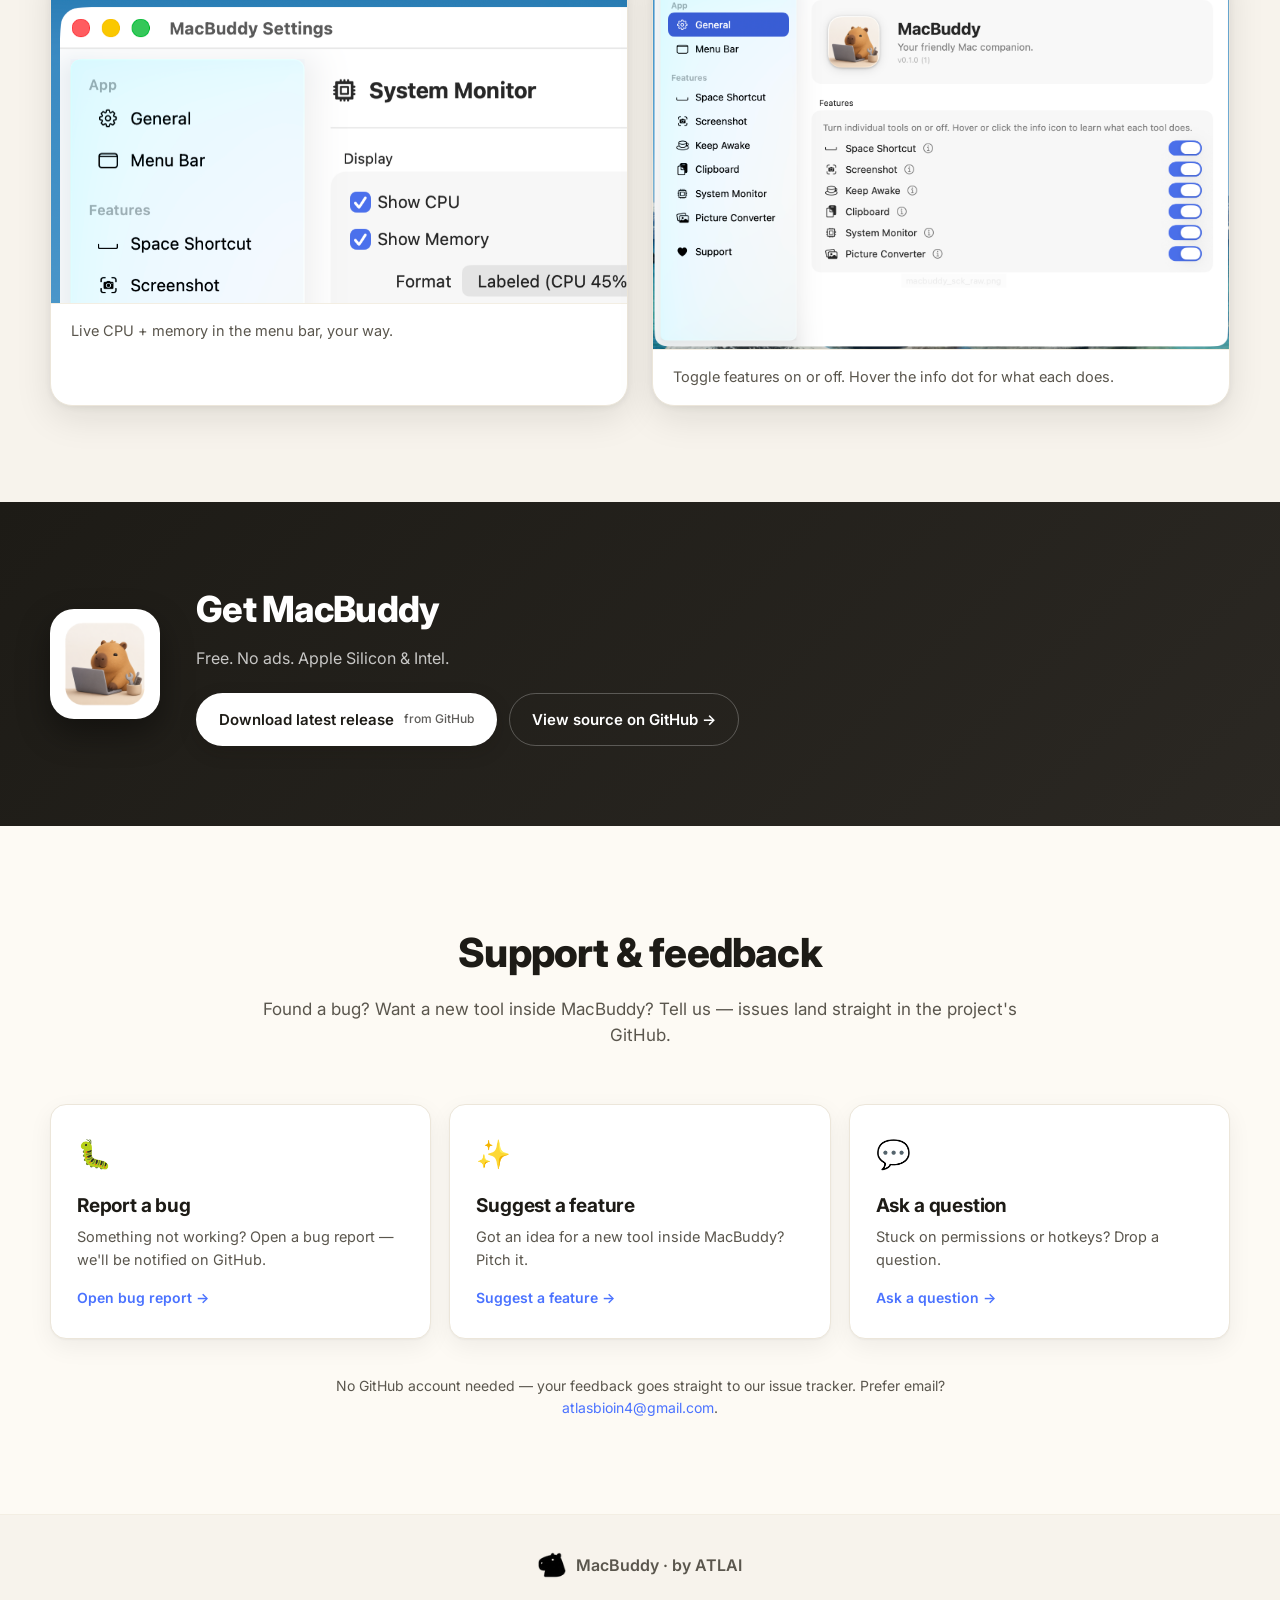
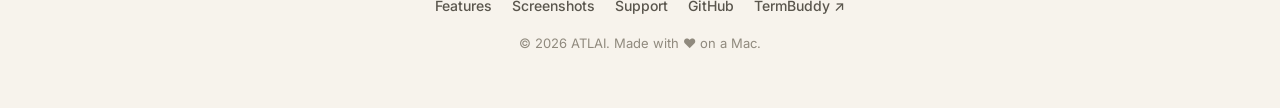
==== commit 85039608: "Update hero and download section: free, no ads Co-Authored-By: Claude Opus 4.6 (1M context) <noreply" ====
--- a/index.html
+++ b/index.html
@@ -48,7 +48,7 @@
           <div class="cta-row">
             <a href="#download" class="btn btn-primary">
               <span>Download MacBuddy</span>
-              <small>macOS 14+ · Free</small>
+              <small>Free · No Ads</small>
             </a>
             <a href="#features" class="btn btn-ghost">See what's inside →</a>
           </div>
@@ -151,7 +151,7 @@
         <img src="img/macbuddy_icon.png" alt="" class="download-icon" />
         <div>
           <h2>Get MacBuddy</h2>
-          <p>Free for personal use. macOS 14 (Sonoma) or later. Apple Silicon &amp; Intel.</p>
+          <p>Free. No ads. Apple Silicon &amp; Intel.</p>
           <div class="cta-row">
             <a href="https://github.com/ATLAI-TECH/MacBuddyTools/releases" target="_blank" rel="noopener" class="btn btn-primary">
               <span>Download latest release</span>
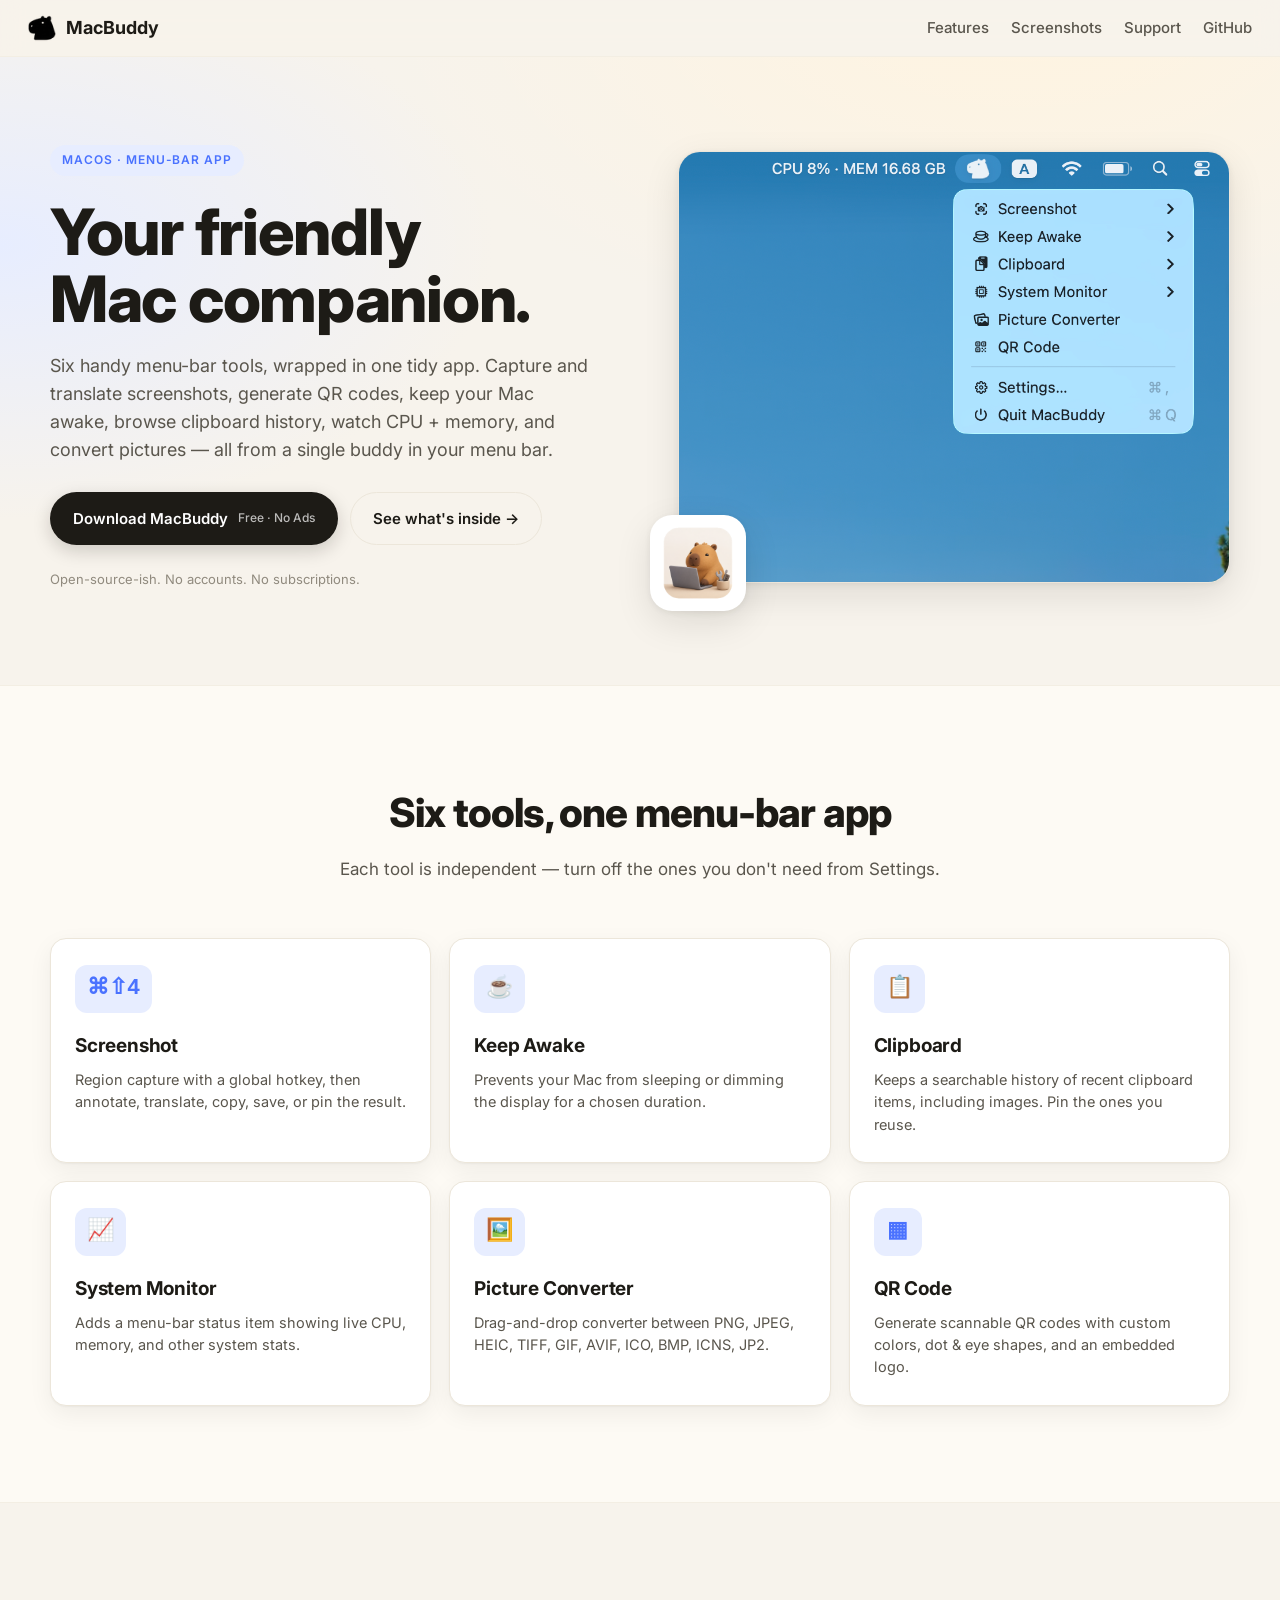
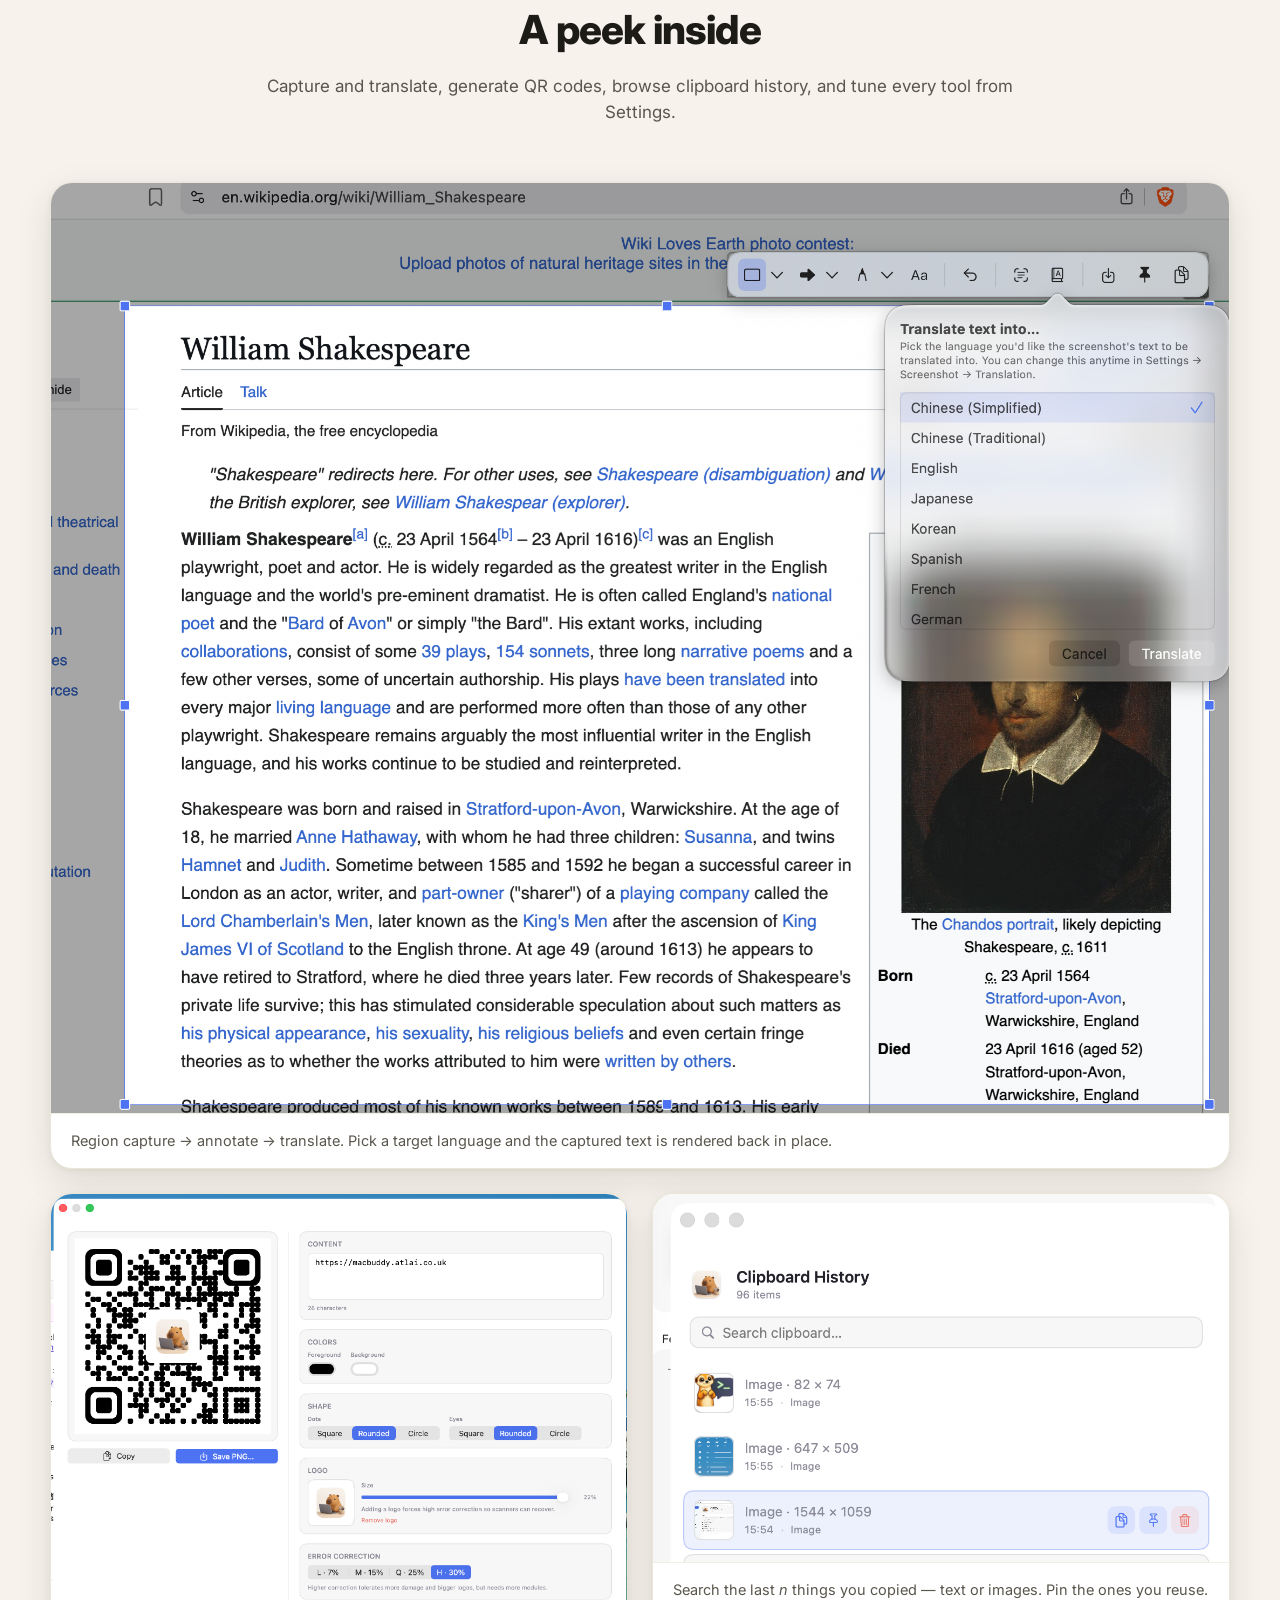
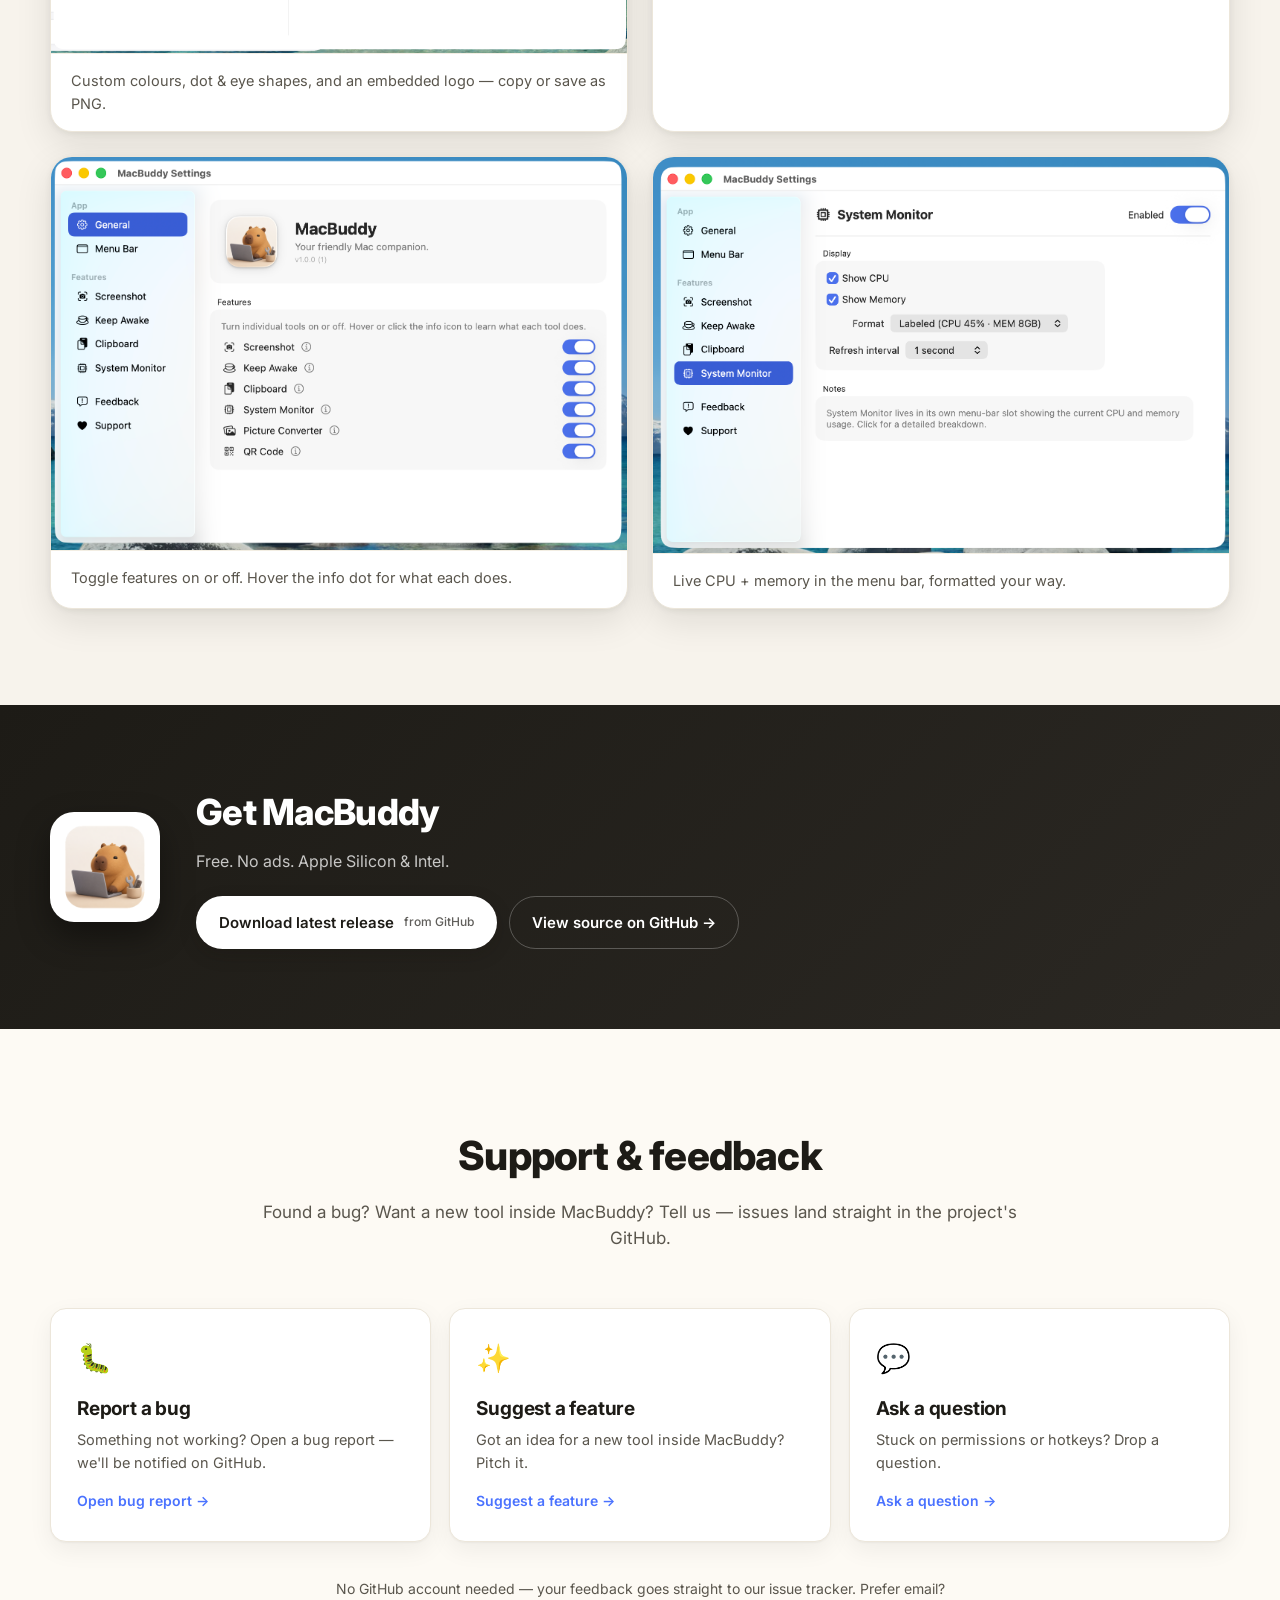
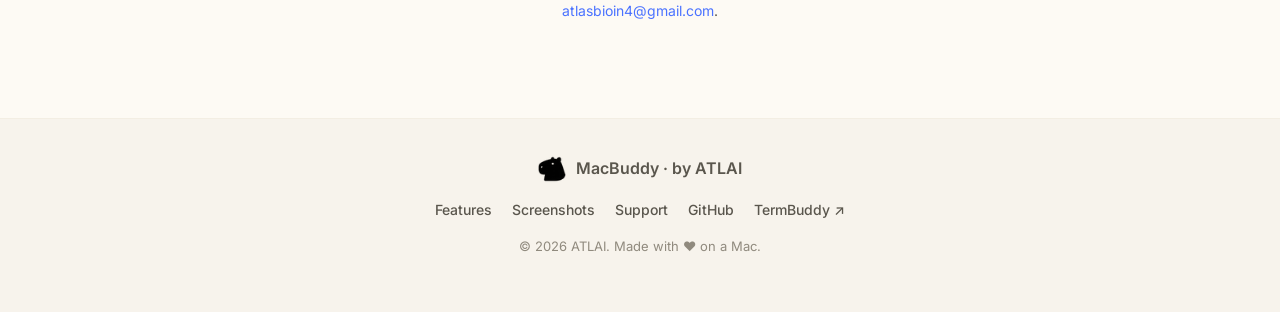
==== commit 6c0fb4b3: "Replace Space Shortcut with QR Code, refresh screenshots and copy Drops the Space Shortcut tool from" ====
--- a/index.html
+++ b/index.html
@@ -4,7 +4,7 @@
   <meta charset="UTF-8" />
   <meta name="viewport" content="width=device-width, initial-scale=1.0" />
   <title>MacBuddy — Your friendly Mac companion</title>
-  <meta name="description" content="MacBuddy is a tiny, friendly menu-bar app for macOS. Six handy tools — Space Shortcut, Screenshot, Keep Awake, Clipboard, System Monitor, Picture Converter — wrapped in one tidy app." />
+  <meta name="description" content="MacBuddy is a tiny, friendly menu-bar app for macOS. Six handy tools — Screenshot, Keep Awake, Clipboard, System Monitor, Picture Converter, QR Code — wrapped in one tidy app." />
   <meta name="theme-color" content="#f7f3ec" />
   <link rel="icon" type="image/png" href="img/macbuddy_icon.png" />
   <link rel="apple-touch-icon" href="img/macbuddy_icon.png" />
@@ -40,10 +40,10 @@
           <span class="eyebrow">macOS · Menu-bar app</span>
           <h1>Your friendly<br />Mac companion.</h1>
           <p class="lede">
-            Six handy menu-bar tools, wrapped in one tidy app. Capture screenshots,
-            launch apps with Space, keep your Mac awake, browse clipboard history,
-            watch CPU + memory, and convert pictures — all from a single buddy in
-            your menu bar.
+            Six handy menu-bar tools, wrapped in one tidy app. Capture and translate
+            screenshots, generate QR codes, keep your Mac awake, browse clipboard
+            history, watch CPU + memory, and convert pictures — all from a single
+            buddy in your menu bar.
           </p>
           <div class="cta-row">
             <a href="#download" class="btn btn-primary">
@@ -56,7 +56,7 @@
         </div>
 
         <div class="hero-art">
-          <img src="img/screenshots/general.png" alt="MacBuddy Settings window" class="hero-shot" />
+          <img src="img/screenshots/menu.png" alt="MacBuddy menu-bar dropdown" class="hero-shot" />
           <img src="img/macbuddy_icon.png" alt="MacBuddy app icon" class="hero-icon" />
         </div>
       </div>
@@ -71,15 +71,9 @@
 
       <div class="feature-grid">
         <article class="feature-card">
-          <div class="feature-icon" aria-hidden="true">␣</div>
-          <h3>Space Shortcut</h3>
-          <p>Hold <kbd>Space</kbd> and tap a key to instantly launch or focus your most-used apps.</p>
-        </article>
-
-        <article class="feature-card">
           <div class="feature-icon" aria-hidden="true">⌘⇧4</div>
           <h3>Screenshot</h3>
-          <p>Capture a region of the screen with a global hotkey, then annotate, copy, save, or pin it.</p>
+          <p>Region capture with a global hotkey, then annotate, translate, copy, save, or pin the result.</p>
         </article>
 
         <article class="feature-card">
@@ -91,7 +85,7 @@
         <article class="feature-card">
           <div class="feature-icon" aria-hidden="true">📋</div>
           <h3>Clipboard</h3>
-          <p>Keeps a history of recent clipboard items so you can paste anything you copied earlier.</p>
+          <p>Keeps a searchable history of recent clipboard items, including images. Pin the ones you reuse.</p>
         </article>
 
         <article class="feature-card">
@@ -104,6 +98,12 @@
           <div class="feature-icon" aria-hidden="true">🖼️</div>
           <h3>Picture Converter</h3>
           <p>Drag-and-drop converter between PNG, JPEG, HEIC, TIFF, GIF, AVIF, ICO, BMP, ICNS, JP2.</p>
+        </article>
+
+        <article class="feature-card">
+          <div class="feature-icon" aria-hidden="true">▦</div>
+          <h3>QR Code</h3>
+          <p>Generate scannable QR codes with custom colors, dot &amp; eye shapes, and an embedded logo.</p>
         </article>
       </div>
     </section>
@@ -112,35 +112,35 @@
     <section id="screenshots" class="shots">
       <div class="section-head">
         <h2>A peek inside</h2>
-        <p>Settings, hotkeys, clipboard history, and the menu-bar status item.</p>
-      </div>
-
-      <div class="shot-row">
-        <figure class="shot">
-          <img src="img/screenshots/space-shortcut.png" alt="Space Shortcut bindings" loading="lazy" />
-          <figcaption>Bind any app to <kbd>Space</kbd> + key — chord HUD shows on hold.</figcaption>
-        </figure>
-        <figure class="shot">
-          <img src="img/screenshots/clipboard.png" alt="Clipboard history" loading="lazy" />
-          <figcaption>Search the last <em>n</em> things you copied. Pin the ones you reuse.</figcaption>
-        </figure>
+        <p>Capture and translate, generate QR codes, browse clipboard history, and tune every tool from Settings.</p>
       </div>
 
       <div class="shot-row">
         <figure class="shot wide">
-          <img src="img/screenshots/screenshot-tool.png" alt="Screenshot annotator" loading="lazy" />
-          <figcaption>Region capture → annotate → copy / save / pin. Five tools, colour palette, undo.</figcaption>
+          <img src="img/screenshots/screenshot-translate.png" alt="Screenshot annotator with translate panel" loading="lazy" />
+          <figcaption>Region capture → annotate → translate. Pick a target language and the captured text is rendered back in place.</figcaption>
         </figure>
       </div>
 
       <div class="shot-row">
         <figure class="shot">
-          <img src="img/screenshots/system-monitor.png" alt="System Monitor in menu bar" loading="lazy" />
-          <figcaption>Live CPU + memory in the menu bar, your way.</figcaption>
-        </figure>
+          <img src="img/screenshots/qr-code.png" alt="QR Code generator" loading="lazy" />
+          <figcaption>Custom colours, dot &amp; eye shapes, and an embedded logo — copy or save as PNG.</figcaption>
+        </figure>
+        <figure class="shot">
+          <img src="img/screenshots/clipboard.png" alt="Clipboard history" loading="lazy" />
+          <figcaption>Search the last <em>n</em> things you copied — text or images. Pin the ones you reuse.</figcaption>
+        </figure>
+      </div>
+
+      <div class="shot-row">
         <figure class="shot">
           <img src="img/screenshots/general.png" alt="General settings" loading="lazy" />
           <figcaption>Toggle features on or off. Hover the info dot for what each does.</figcaption>
+        </figure>
+        <figure class="shot">
+          <img src="img/screenshots/system-monitor.png" alt="System Monitor settings" loading="lazy" />
+          <figcaption>Live CPU + memory in the menu bar, formatted your way.</figcaption>
         </figure>
       </div>
     </section>
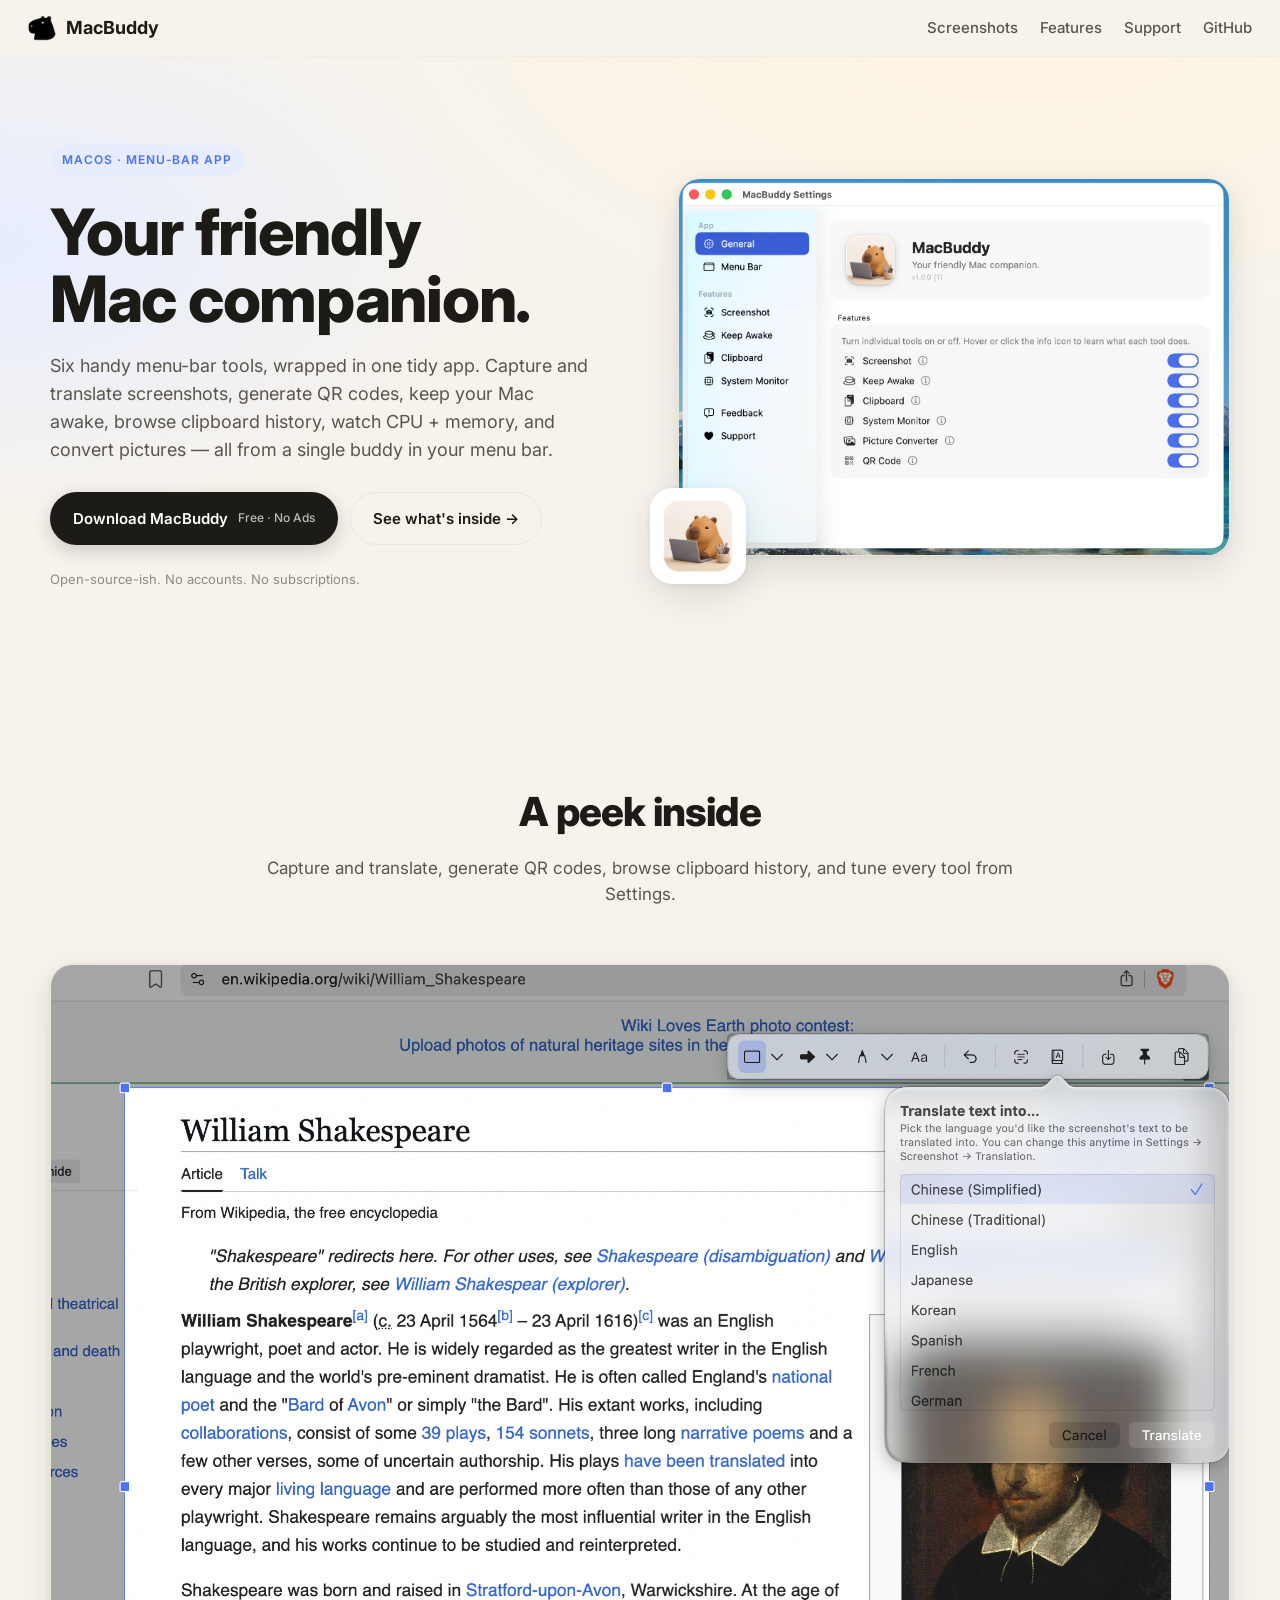
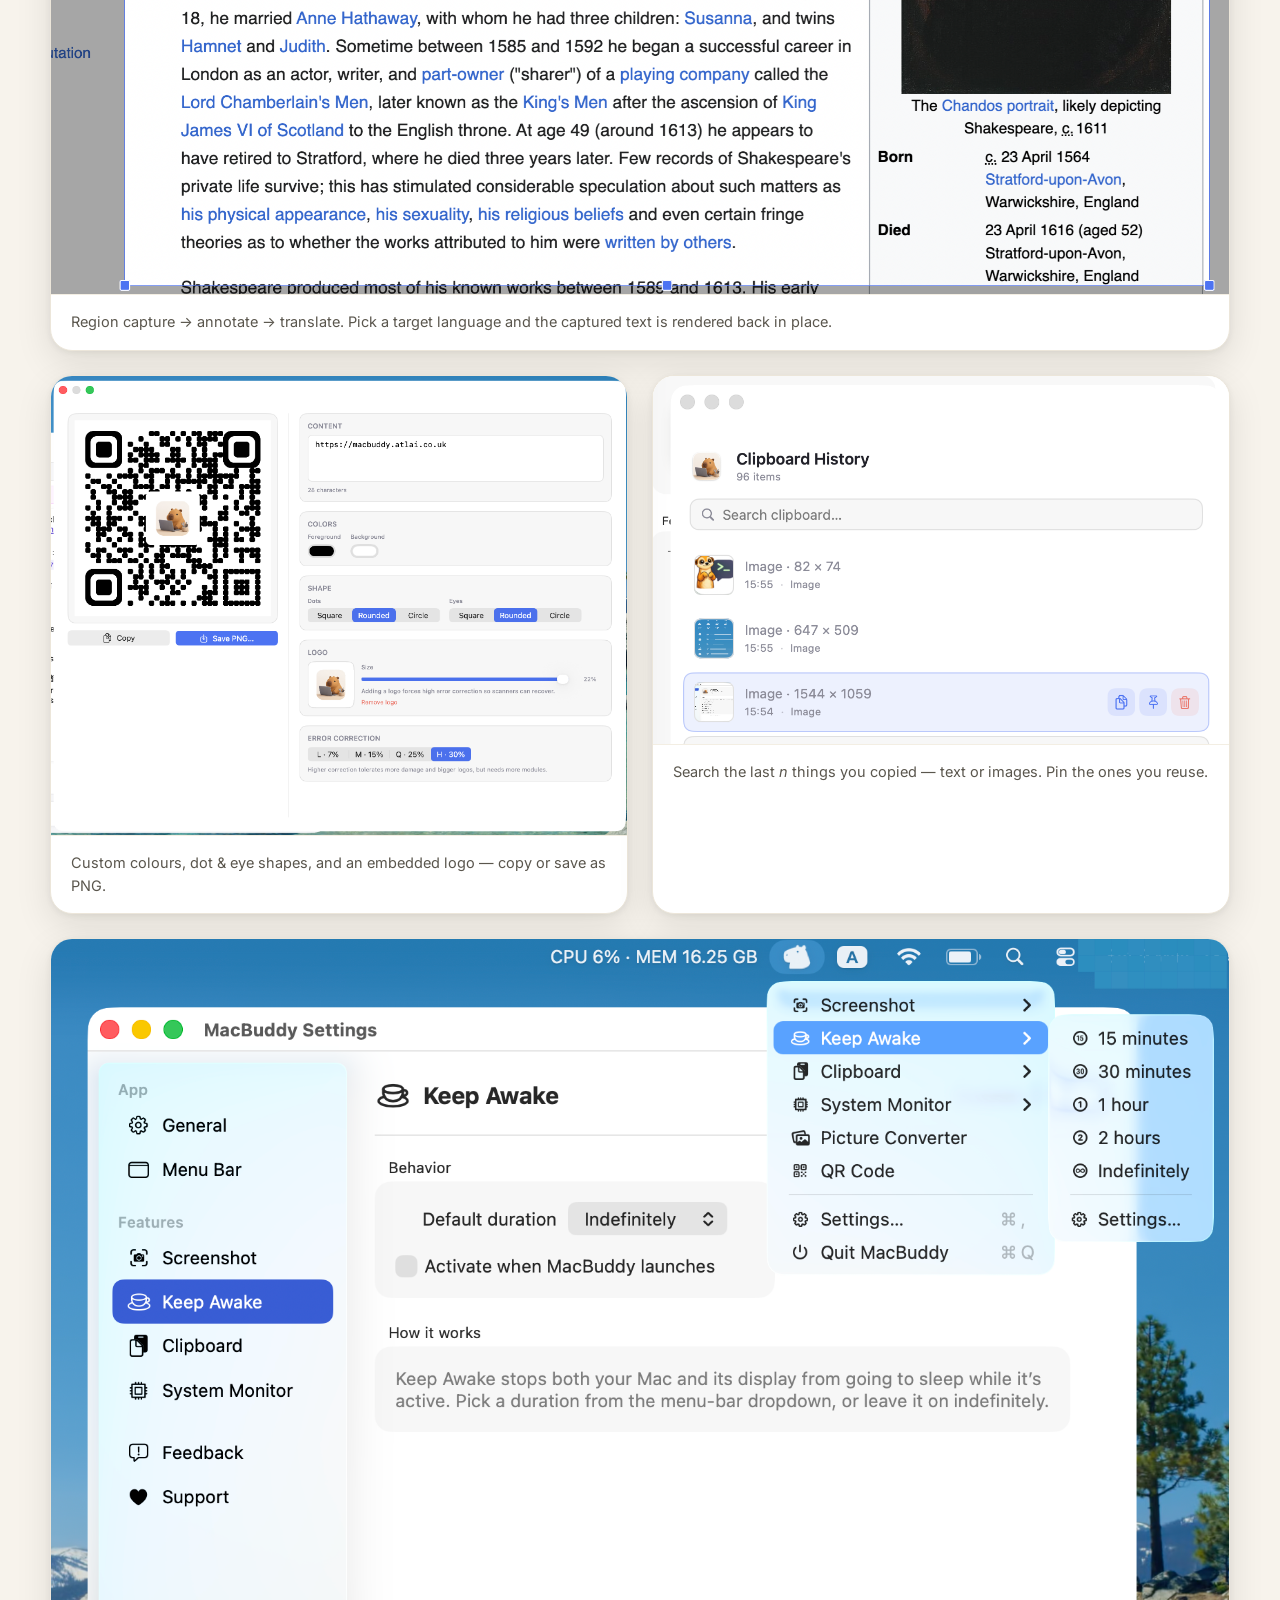
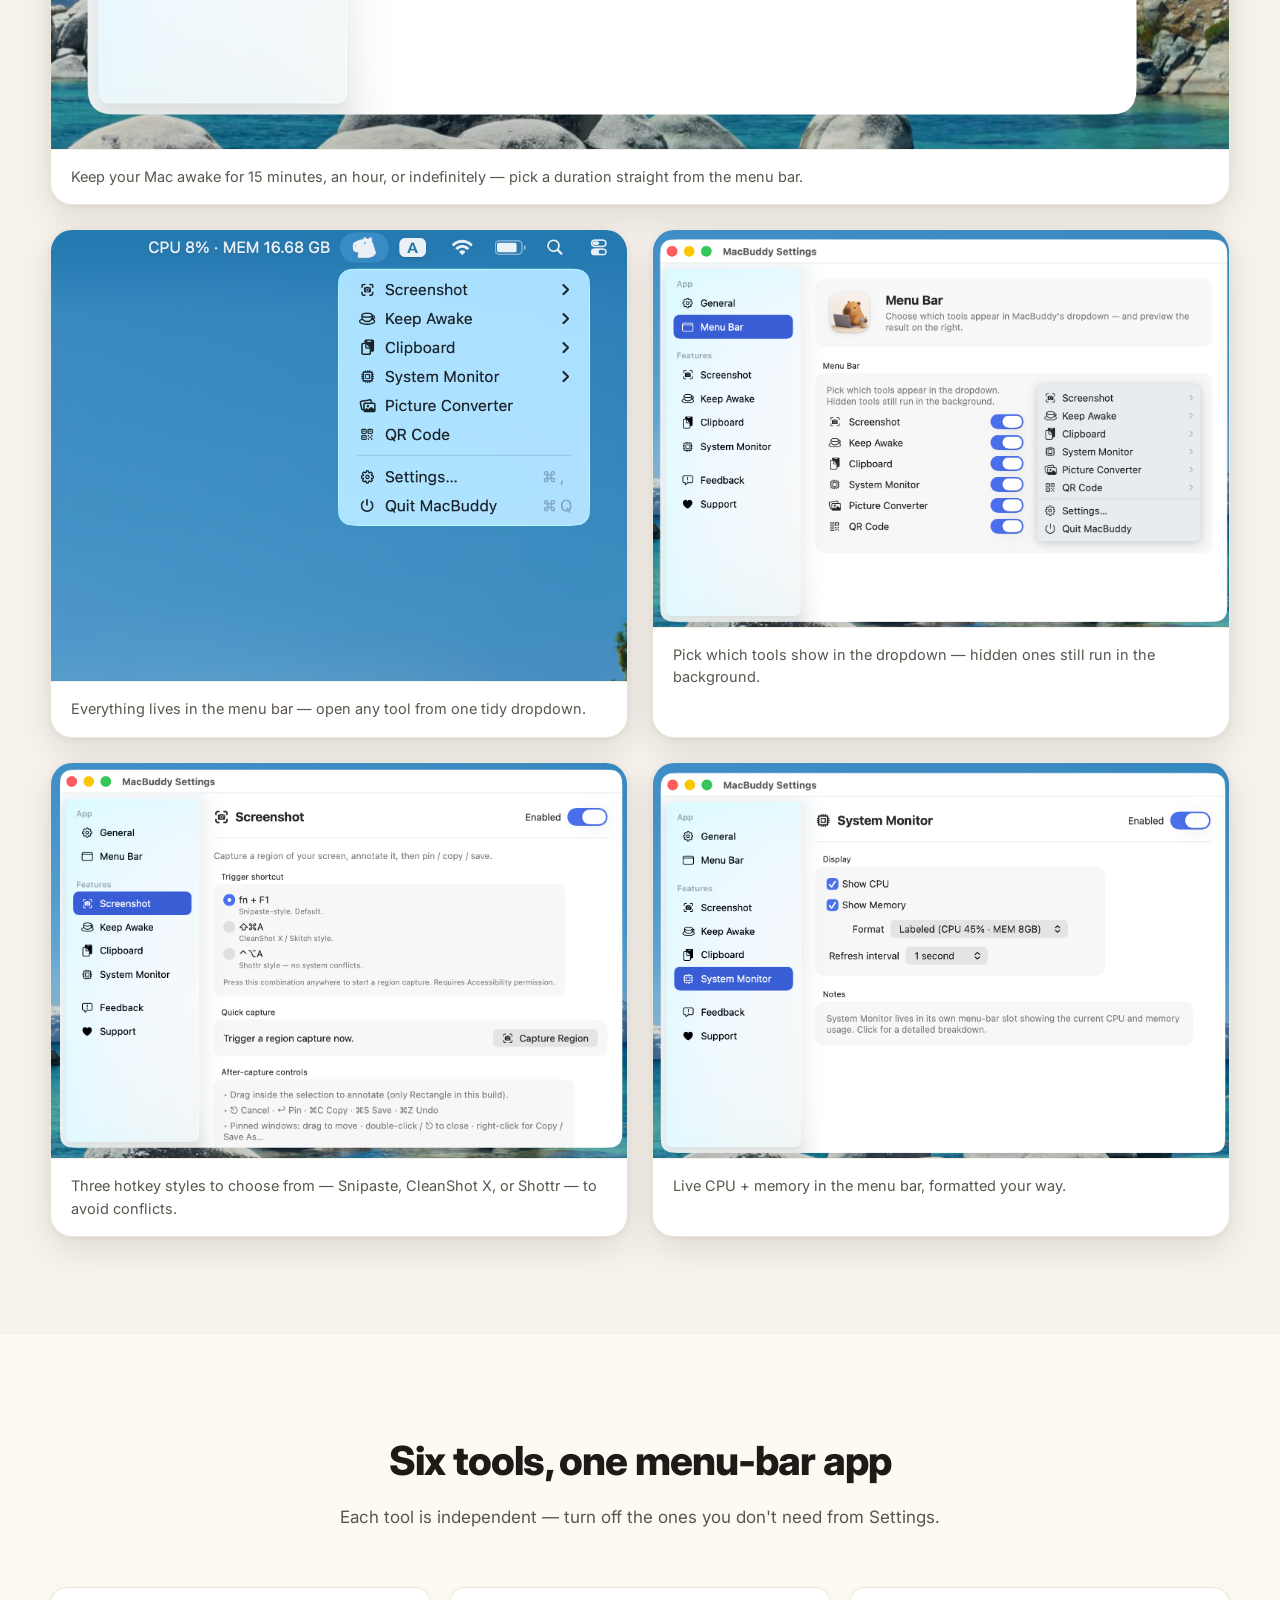
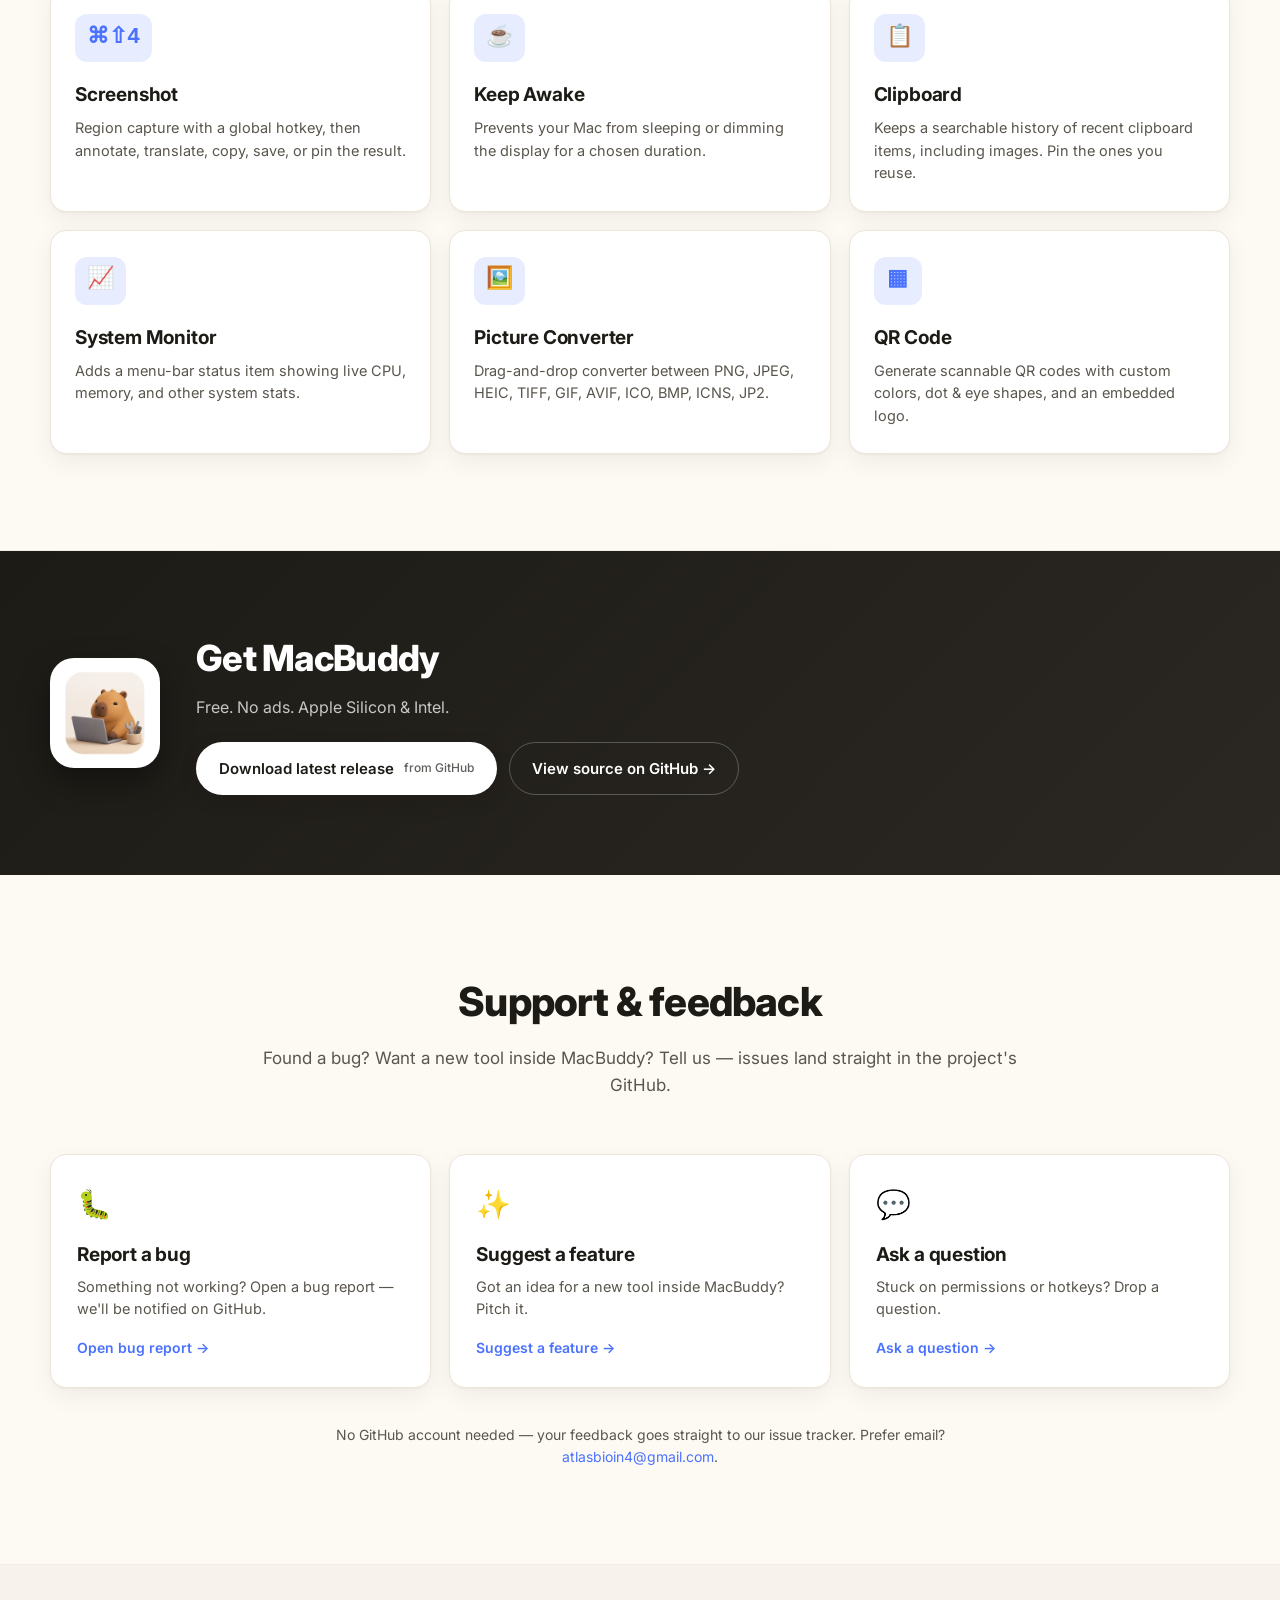
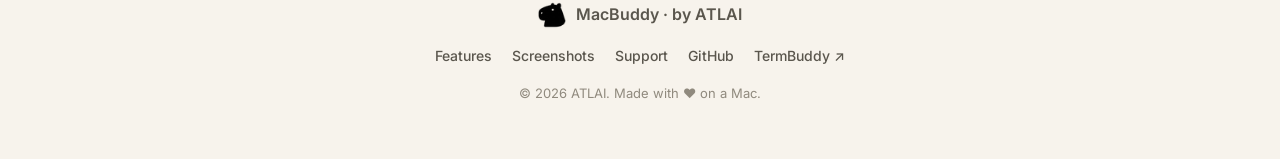
==== commit 24a8b233: "Lead with screenshots, expand gallery, push features below Reorder the landing page so the screensho" ====
--- a/index.html
+++ b/index.html
@@ -25,8 +25,8 @@
       <span class="logo-word">MacBuddy</span>
     </a>
     <nav class="site-nav">
+      <a href="#screenshots">Screenshots</a>
       <a href="#features">Features</a>
-      <a href="#screenshots">Screenshots</a>
       <a href="#support">Support</a>
       <a href="https://github.com/ATLAI-TECH/MacBuddyTools" target="_blank" rel="noopener">GitHub</a>
     </nav>
@@ -56,9 +56,64 @@
         </div>
 
         <div class="hero-art">
-          <img src="img/screenshots/menu.png" alt="MacBuddy menu-bar dropdown" class="hero-shot" />
+          <img src="img/screenshots/general.png" alt="MacBuddy Settings window" class="hero-shot" />
           <img src="img/macbuddy_icon.png" alt="MacBuddy app icon" class="hero-icon" />
         </div>
+      </div>
+    </section>
+
+    <!-- ====== SCREENSHOTS ====== -->
+    <section id="screenshots" class="shots">
+      <div class="section-head">
+        <h2>A peek inside</h2>
+        <p>Capture and translate, generate QR codes, browse clipboard history, and tune every tool from Settings.</p>
+      </div>
+
+      <div class="shot-row">
+        <figure class="shot wide">
+          <img src="img/screenshots/screenshot-translate.png" alt="Screenshot annotator with translate panel" loading="lazy" />
+          <figcaption>Region capture → annotate → translate. Pick a target language and the captured text is rendered back in place.</figcaption>
+        </figure>
+      </div>
+
+      <div class="shot-row">
+        <figure class="shot">
+          <img src="img/screenshots/qr-code.png" alt="QR Code generator" loading="lazy" />
+          <figcaption>Custom colours, dot &amp; eye shapes, and an embedded logo — copy or save as PNG.</figcaption>
+        </figure>
+        <figure class="shot">
+          <img src="img/screenshots/clipboard.png" alt="Clipboard history" loading="lazy" />
+          <figcaption>Search the last <em>n</em> things you copied — text or images. Pin the ones you reuse.</figcaption>
+        </figure>
+      </div>
+
+      <div class="shot-row">
+        <figure class="shot wide">
+          <img src="img/screenshots/keep-awake.png" alt="Keep Awake with duration picker" loading="lazy" />
+          <figcaption>Keep your Mac awake for 15 minutes, an hour, or indefinitely — pick a duration straight from the menu bar.</figcaption>
+        </figure>
+      </div>
+
+      <div class="shot-row">
+        <figure class="shot">
+          <img src="img/screenshots/menu.png" alt="MacBuddy menu-bar dropdown" loading="lazy" />
+          <figcaption>Everything lives in the menu bar — open any tool from one tidy dropdown.</figcaption>
+        </figure>
+        <figure class="shot">
+          <img src="img/screenshots/menu-bar.png" alt="Menu Bar settings — choose which tools appear" loading="lazy" />
+          <figcaption>Pick which tools show in the dropdown — hidden ones still run in the background.</figcaption>
+        </figure>
+      </div>
+
+      <div class="shot-row">
+        <figure class="shot">
+          <img src="img/screenshots/screenshot-settings.png" alt="Screenshot settings — choose a trigger shortcut" loading="lazy" />
+          <figcaption>Three hotkey styles to choose from — Snipaste, CleanShot X, or Shottr — to avoid conflicts.</figcaption>
+        </figure>
+        <figure class="shot">
+          <img src="img/screenshots/system-monitor.png" alt="System Monitor settings" loading="lazy" />
+          <figcaption>Live CPU + memory in the menu bar, formatted your way.</figcaption>
+        </figure>
       </div>
     </section>
 
@@ -105,43 +160,6 @@
           <h3>QR Code</h3>
           <p>Generate scannable QR codes with custom colors, dot &amp; eye shapes, and an embedded logo.</p>
         </article>
-      </div>
-    </section>
-
-    <!-- ====== SCREENSHOTS ====== -->
-    <section id="screenshots" class="shots">
-      <div class="section-head">
-        <h2>A peek inside</h2>
-        <p>Capture and translate, generate QR codes, browse clipboard history, and tune every tool from Settings.</p>
-      </div>
-
-      <div class="shot-row">
-        <figure class="shot wide">
-          <img src="img/screenshots/screenshot-translate.png" alt="Screenshot annotator with translate panel" loading="lazy" />
-          <figcaption>Region capture → annotate → translate. Pick a target language and the captured text is rendered back in place.</figcaption>
-        </figure>
-      </div>
-
-      <div class="shot-row">
-        <figure class="shot">
-          <img src="img/screenshots/qr-code.png" alt="QR Code generator" loading="lazy" />
-          <figcaption>Custom colours, dot &amp; eye shapes, and an embedded logo — copy or save as PNG.</figcaption>
-        </figure>
-        <figure class="shot">
-          <img src="img/screenshots/clipboard.png" alt="Clipboard history" loading="lazy" />
-          <figcaption>Search the last <em>n</em> things you copied — text or images. Pin the ones you reuse.</figcaption>
-        </figure>
-      </div>
-
-      <div class="shot-row">
-        <figure class="shot">
-          <img src="img/screenshots/general.png" alt="General settings" loading="lazy" />
-          <figcaption>Toggle features on or off. Hover the info dot for what each does.</figcaption>
-        </figure>
-        <figure class="shot">
-          <img src="img/screenshots/system-monitor.png" alt="System Monitor settings" loading="lazy" />
-          <figcaption>Live CPU + memory in the menu bar, formatted your way.</figcaption>
-        </figure>
       </div>
     </section>
 
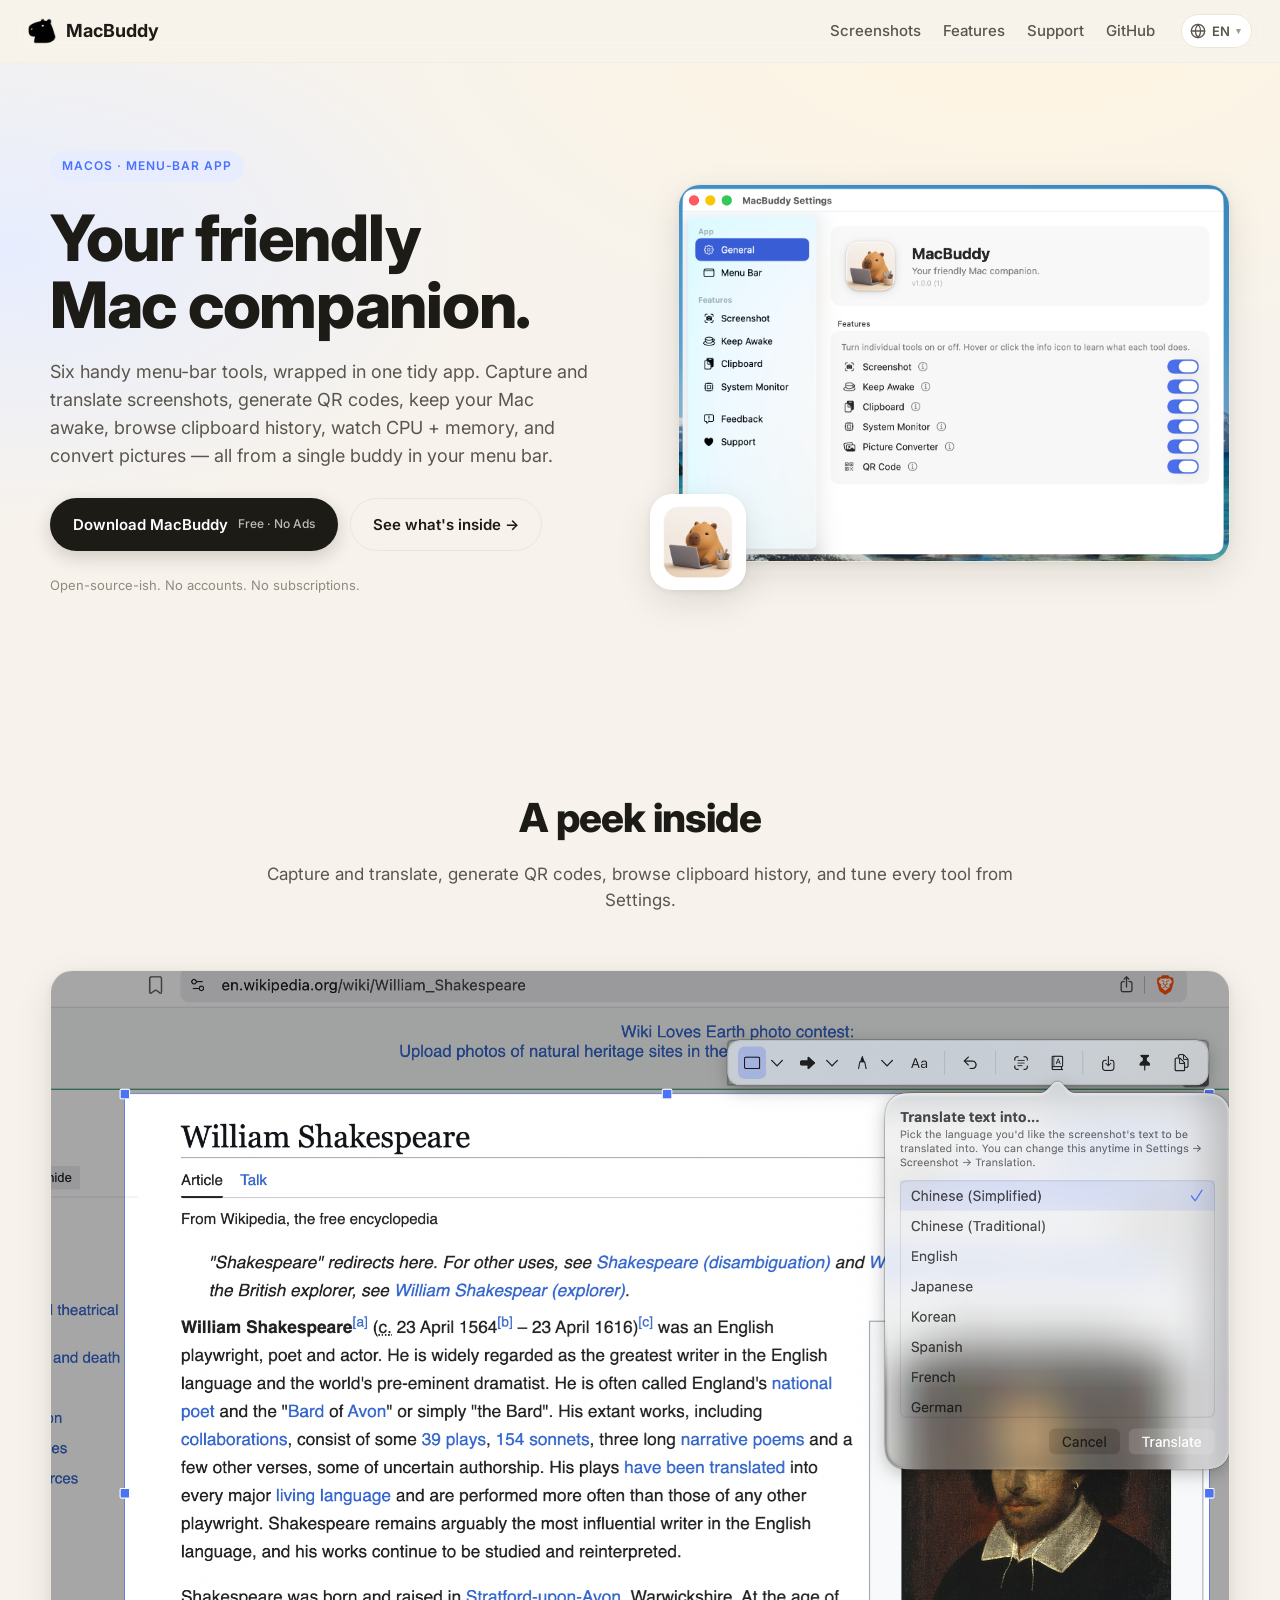
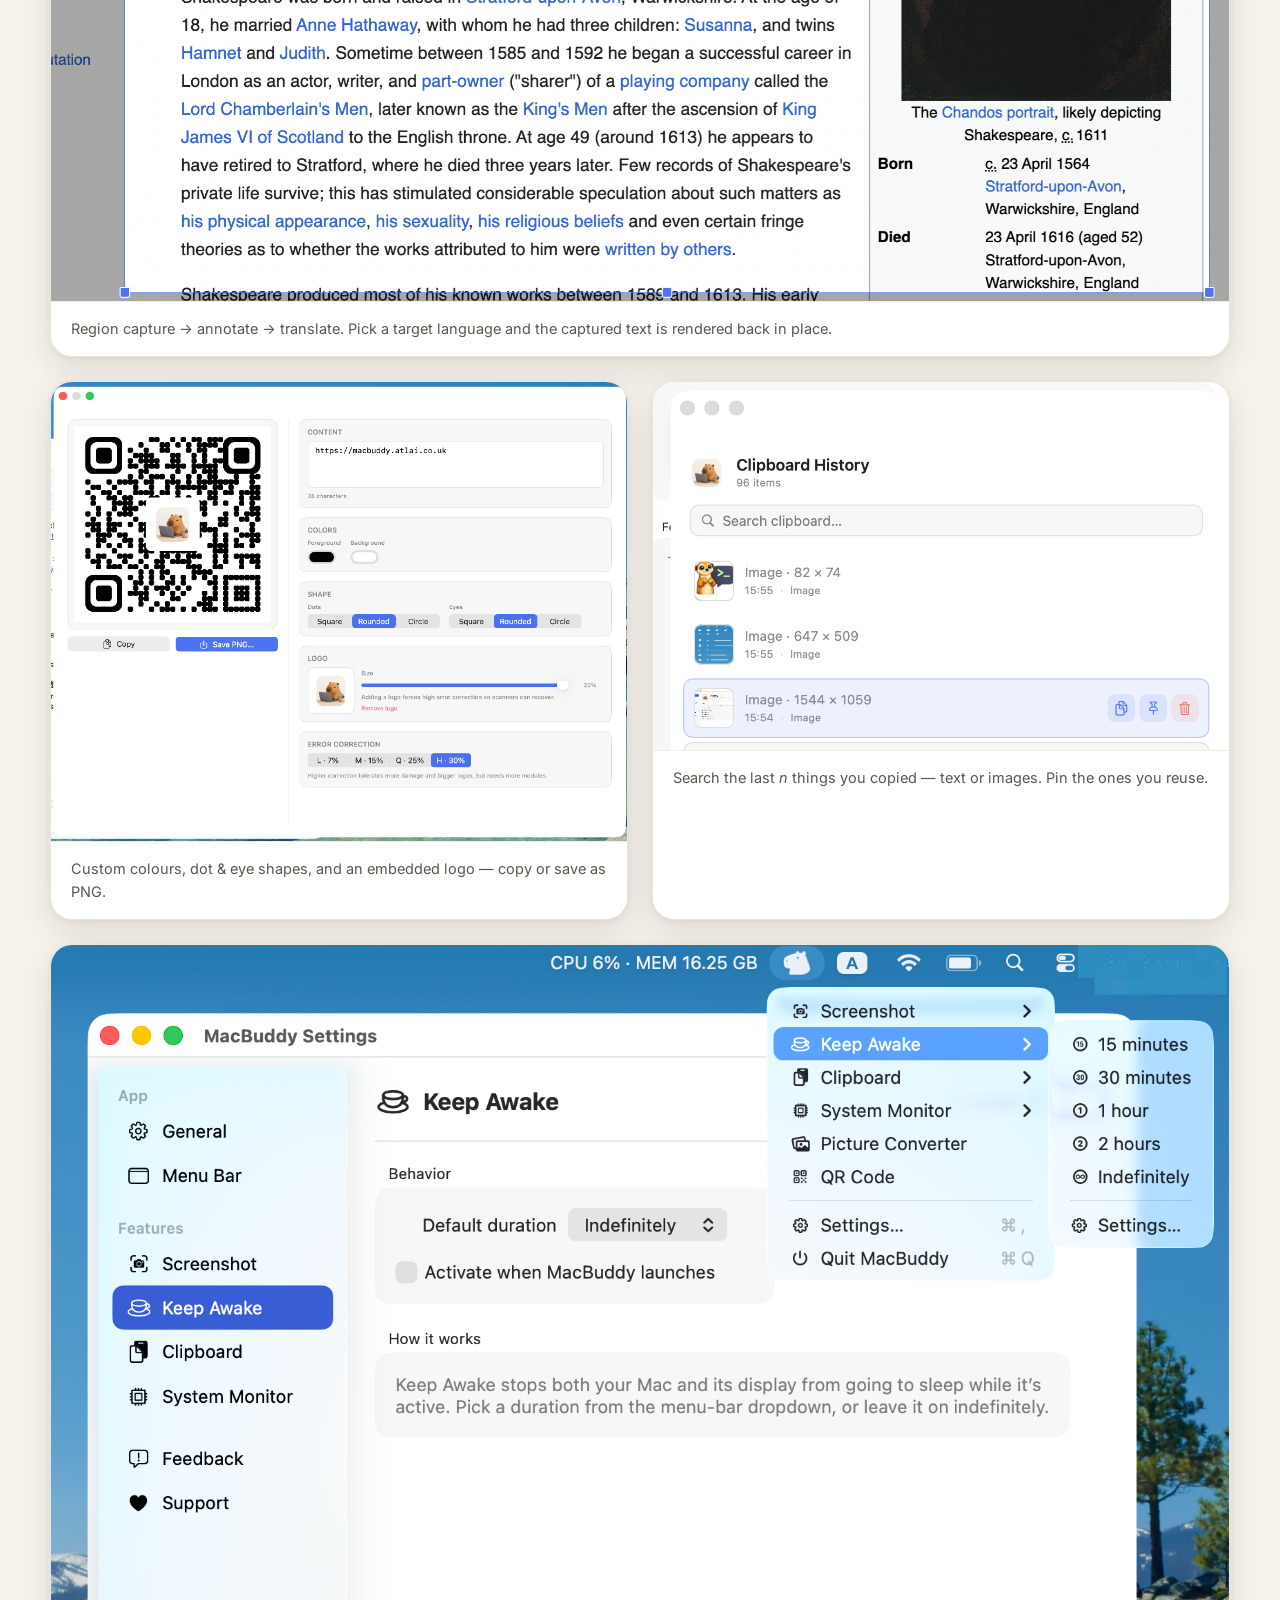
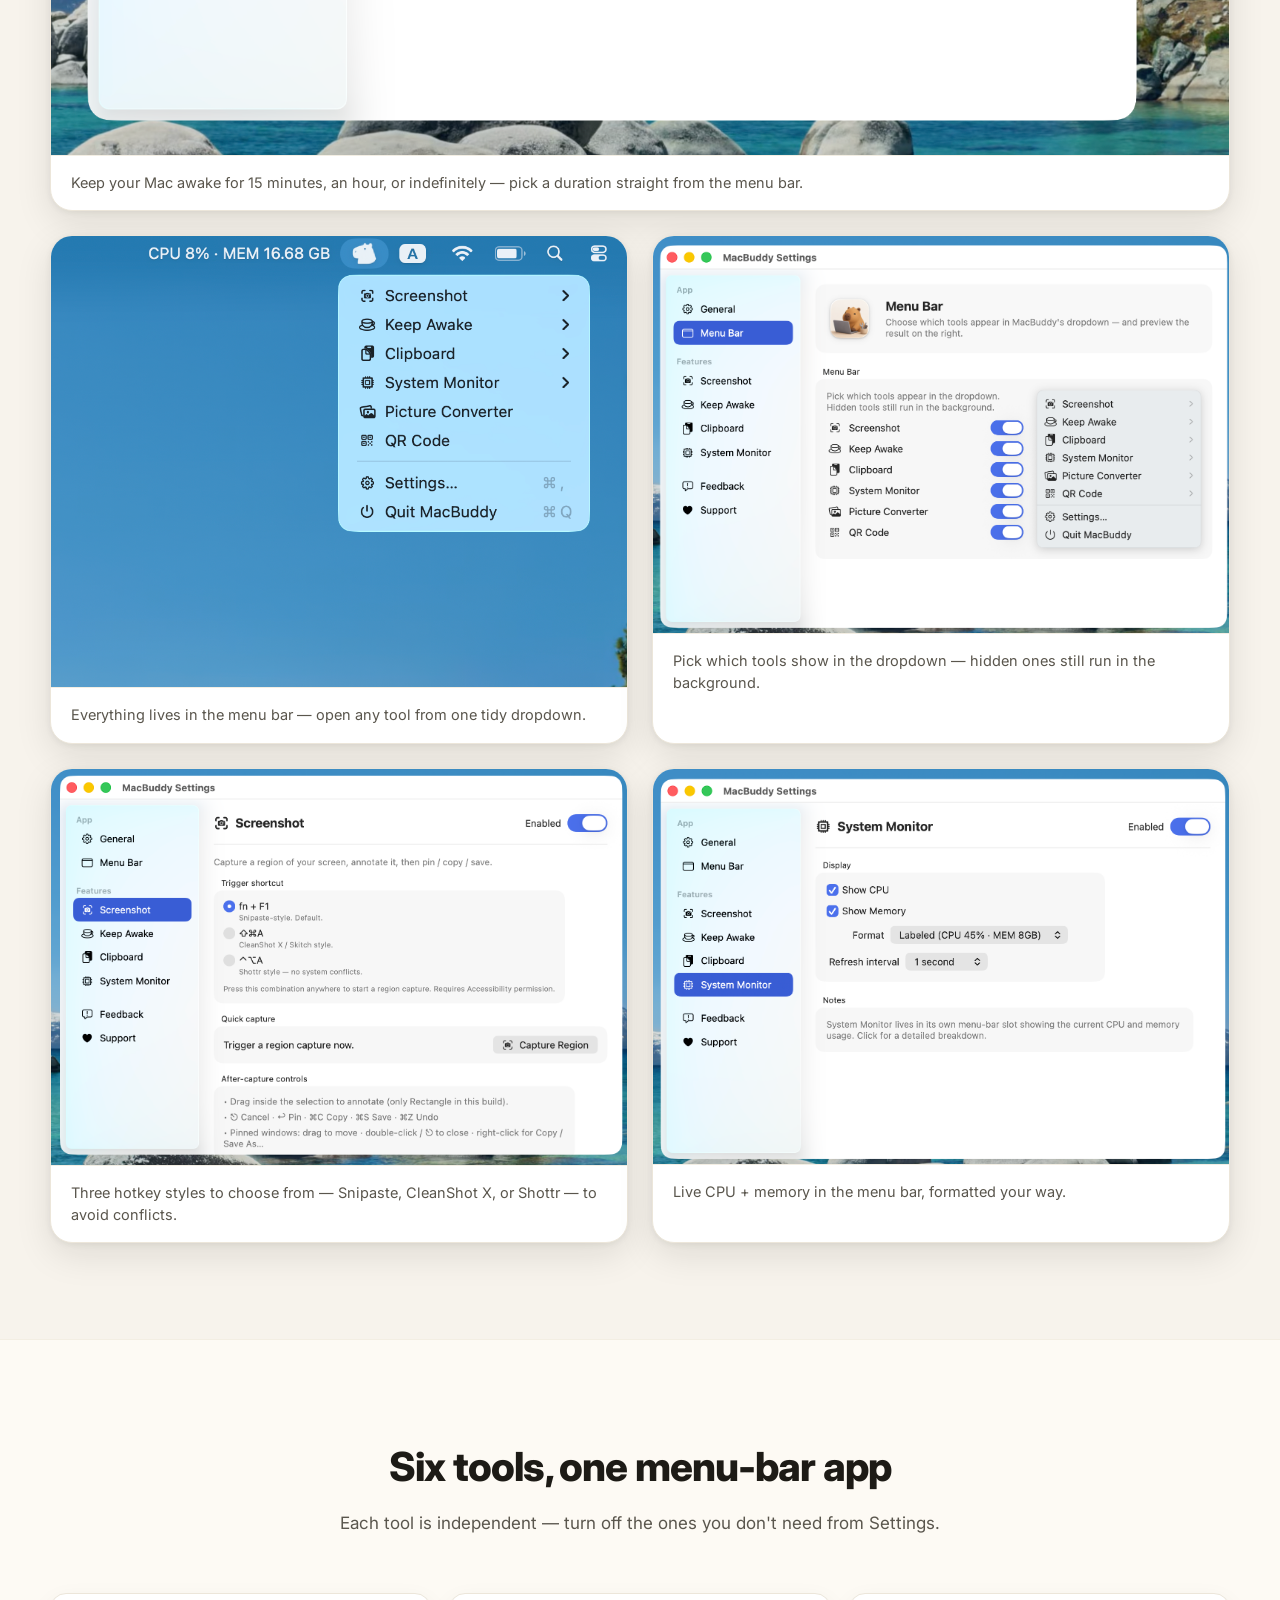
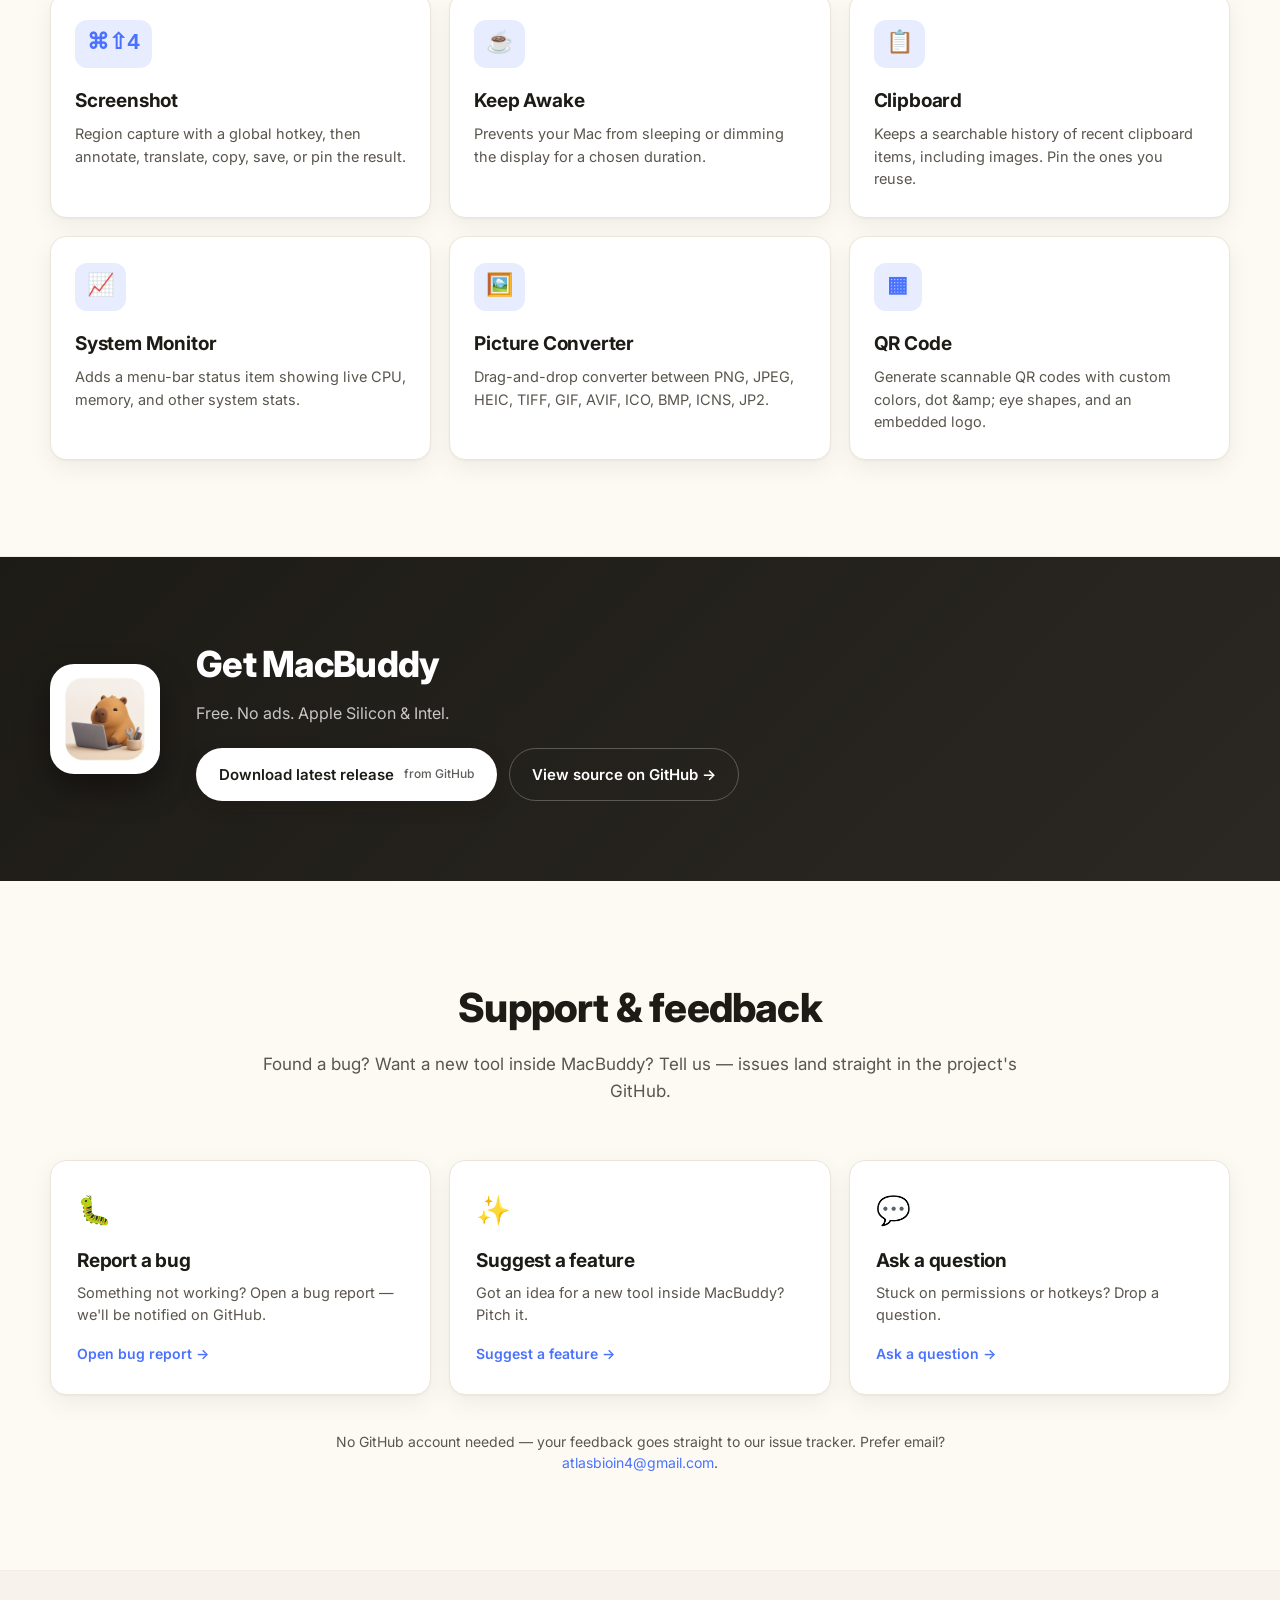
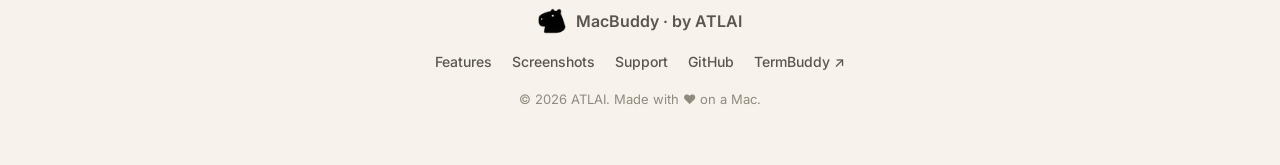
==== commit c2095dca: "Add language switcher (EN/FR/DE/ZH/ES/RU) in top-right header Default English, with French, German, " ====
--- a/index.html
+++ b/index.html
@@ -1,5 +1,5 @@
 <!DOCTYPE html>
-<html lang="en">
+<html lang="en" data-i18n-title="doc.title">
 <head>
   <meta charset="UTF-8" />
   <meta name="viewport" content="width=device-width, initial-scale=1.0" />
@@ -25,10 +25,30 @@
       <span class="logo-word">MacBuddy</span>
     </a>
     <nav class="site-nav">
-      <a href="#screenshots">Screenshots</a>
-      <a href="#features">Features</a>
-      <a href="#support">Support</a>
-      <a href="https://github.com/ATLAI-TECH/MacBuddyTools" target="_blank" rel="noopener">GitHub</a>
+      <a href="#screenshots" data-i18n="nav.screenshots">Screenshots</a>
+      <a href="#features" data-i18n="nav.features">Features</a>
+      <a href="#support" data-i18n="nav.support">Support</a>
+      <a href="https://github.com/ATLAI-TECH/MacBuddyTools" target="_blank" rel="noopener" data-i18n="nav.github">GitHub</a>
+
+      <div class="lang-switcher" id="lang-switcher">
+        <button class="lang-btn" type="button" aria-haspopup="true" aria-expanded="false" data-i18n-aria-label="nav.lang_aria" aria-label="Choose language">
+          <svg class="lang-globe" viewBox="0 0 24 24" fill="none" stroke="currentColor" stroke-width="2" stroke-linecap="round" stroke-linejoin="round" aria-hidden="true">
+            <circle cx="12" cy="12" r="10"/>
+            <path d="M2 12h20"/>
+            <path d="M12 2a15.3 15.3 0 0 1 4 10 15.3 15.3 0 0 1-4 10 15.3 15.3 0 0 1-4-10 15.3 15.3 0 0 1 4-10z"/>
+          </svg>
+          <span class="lang-current">EN</span>
+          <span class="lang-caret" aria-hidden="true">▾</span>
+        </button>
+        <ul class="lang-menu" role="menu">
+          <li><button type="button" data-lang="en" role="menuitem">English</button></li>
+          <li><button type="button" data-lang="fr" role="menuitem">Français</button></li>
+          <li><button type="button" data-lang="de" role="menuitem">Deutsch</button></li>
+          <li><button type="button" data-lang="zh" role="menuitem">中文</button></li>
+          <li><button type="button" data-lang="es" role="menuitem">Español</button></li>
+          <li><button type="button" data-lang="ru" role="menuitem">Русский</button></li>
+        </ul>
+      </div>
     </nav>
   </header>
 
@@ -37,9 +57,9 @@
     <section class="hero">
       <div class="hero-inner">
         <div class="hero-copy">
-          <span class="eyebrow">macOS · Menu-bar app</span>
-          <h1>Your friendly<br />Mac companion.</h1>
-          <p class="lede">
+          <span class="eyebrow" data-i18n="hero.eyebrow">macOS · Menu-bar app</span>
+          <h1 data-i18n-html="hero.title">Your friendly<br />Mac companion.</h1>
+          <p class="lede" data-i18n="hero.lede">
             Six handy menu-bar tools, wrapped in one tidy app. Capture and translate
             screenshots, generate QR codes, keep your Mac awake, browse clipboard
             history, watch CPU + memory, and convert pictures — all from a single
@@ -47,12 +67,12 @@
           </p>
           <div class="cta-row">
             <a href="#download" class="btn btn-primary">
-              <span>Download MacBuddy</span>
-              <small>Free · No Ads</small>
+              <span data-i18n="hero.btn_download">Download MacBuddy</span>
+              <small data-i18n="hero.btn_download_sub">Free · No Ads</small>
             </a>
-            <a href="#features" class="btn btn-ghost">See what's inside →</a>
+            <a href="#features" class="btn btn-ghost" data-i18n="hero.btn_inside">See what's inside →</a>
           </div>
-          <p class="hero-meta">Open-source-ish. No accounts. No subscriptions.</p>
+          <p class="hero-meta" data-i18n="hero.meta">Open-source-ish. No accounts. No subscriptions.</p>
         </div>
 
         <div class="hero-art">
@@ -65,54 +85,54 @@
     <!-- ====== SCREENSHOTS ====== -->
     <section id="screenshots" class="shots">
       <div class="section-head">
-        <h2>A peek inside</h2>
-        <p>Capture and translate, generate QR codes, browse clipboard history, and tune every tool from Settings.</p>
+        <h2 data-i18n="shots.heading">A peek inside</h2>
+        <p data-i18n="shots.sub">Capture and translate, generate QR codes, browse clipboard history, and tune every tool from Settings.</p>
       </div>
 
       <div class="shot-row">
         <figure class="shot wide">
           <img src="img/screenshots/screenshot-translate.png" alt="Screenshot annotator with translate panel" loading="lazy" />
-          <figcaption>Region capture → annotate → translate. Pick a target language and the captured text is rendered back in place.</figcaption>
+          <figcaption data-i18n-html="shots.cap1">Region capture → annotate → translate. Pick a target language and the captured text is rendered back in place.</figcaption>
         </figure>
       </div>
 
       <div class="shot-row">
         <figure class="shot">
           <img src="img/screenshots/qr-code.png" alt="QR Code generator" loading="lazy" />
-          <figcaption>Custom colours, dot &amp; eye shapes, and an embedded logo — copy or save as PNG.</figcaption>
+          <figcaption data-i18n-html="shots.cap2">Custom colours, dot &amp; eye shapes, and an embedded logo — copy or save as PNG.</figcaption>
         </figure>
         <figure class="shot">
           <img src="img/screenshots/clipboard.png" alt="Clipboard history" loading="lazy" />
-          <figcaption>Search the last <em>n</em> things you copied — text or images. Pin the ones you reuse.</figcaption>
+          <figcaption data-i18n-html="shots.cap3">Search the last <em>n</em> things you copied — text or images. Pin the ones you reuse.</figcaption>
         </figure>
       </div>
 
       <div class="shot-row">
         <figure class="shot wide">
           <img src="img/screenshots/keep-awake.png" alt="Keep Awake with duration picker" loading="lazy" />
-          <figcaption>Keep your Mac awake for 15 minutes, an hour, or indefinitely — pick a duration straight from the menu bar.</figcaption>
+          <figcaption data-i18n-html="shots.cap4">Keep your Mac awake for 15 minutes, an hour, or indefinitely — pick a duration straight from the menu bar.</figcaption>
         </figure>
       </div>
 
       <div class="shot-row">
         <figure class="shot">
           <img src="img/screenshots/menu.png" alt="MacBuddy menu-bar dropdown" loading="lazy" />
-          <figcaption>Everything lives in the menu bar — open any tool from one tidy dropdown.</figcaption>
+          <figcaption data-i18n-html="shots.cap5">Everything lives in the menu bar — open any tool from one tidy dropdown.</figcaption>
         </figure>
         <figure class="shot">
           <img src="img/screenshots/menu-bar.png" alt="Menu Bar settings — choose which tools appear" loading="lazy" />
-          <figcaption>Pick which tools show in the dropdown — hidden ones still run in the background.</figcaption>
+          <figcaption data-i18n-html="shots.cap6">Pick which tools show in the dropdown — hidden ones still run in the background.</figcaption>
         </figure>
       </div>
 
       <div class="shot-row">
         <figure class="shot">
           <img src="img/screenshots/screenshot-settings.png" alt="Screenshot settings — choose a trigger shortcut" loading="lazy" />
-          <figcaption>Three hotkey styles to choose from — Snipaste, CleanShot X, or Shottr — to avoid conflicts.</figcaption>
+          <figcaption data-i18n-html="shots.cap7">Three hotkey styles to choose from — Snipaste, CleanShot X, or Shottr — to avoid conflicts.</figcaption>
         </figure>
         <figure class="shot">
           <img src="img/screenshots/system-monitor.png" alt="System Monitor settings" loading="lazy" />
-          <figcaption>Live CPU + memory in the menu bar, formatted your way.</figcaption>
+          <figcaption data-i18n-html="shots.cap8">Live CPU + memory in the menu bar, formatted your way.</figcaption>
         </figure>
       </div>
     </section>
@@ -120,45 +140,45 @@
     <!-- ====== FEATURES ====== -->
     <section id="features" class="features">
       <div class="section-head">
-        <h2>Six tools, one menu-bar app</h2>
-        <p>Each tool is independent — turn off the ones you don't need from Settings.</p>
+        <h2 data-i18n="features.heading">Six tools, one menu-bar app</h2>
+        <p data-i18n="features.sub">Each tool is independent — turn off the ones you don't need from Settings.</p>
       </div>
 
       <div class="feature-grid">
         <article class="feature-card">
           <div class="feature-icon" aria-hidden="true">⌘⇧4</div>
-          <h3>Screenshot</h3>
-          <p>Region capture with a global hotkey, then annotate, translate, copy, save, or pin the result.</p>
+          <h3 data-i18n="feat.screenshot.title">Screenshot</h3>
+          <p data-i18n="feat.screenshot.desc">Region capture with a global hotkey, then annotate, translate, copy, save, or pin the result.</p>
         </article>
 
         <article class="feature-card">
           <div class="feature-icon" aria-hidden="true">☕</div>
-          <h3>Keep Awake</h3>
-          <p>Prevents your Mac from sleeping or dimming the display for a chosen duration.</p>
+          <h3 data-i18n="feat.keepawake.title">Keep Awake</h3>
+          <p data-i18n="feat.keepawake.desc">Prevents your Mac from sleeping or dimming the display for a chosen duration.</p>
         </article>
 
         <article class="feature-card">
           <div class="feature-icon" aria-hidden="true">📋</div>
-          <h3>Clipboard</h3>
-          <p>Keeps a searchable history of recent clipboard items, including images. Pin the ones you reuse.</p>
+          <h3 data-i18n="feat.clipboard.title">Clipboard</h3>
+          <p data-i18n="feat.clipboard.desc">Keeps a searchable history of recent clipboard items, including images. Pin the ones you reuse.</p>
         </article>
 
         <article class="feature-card">
           <div class="feature-icon" aria-hidden="true">📈</div>
-          <h3>System Monitor</h3>
-          <p>Adds a menu-bar status item showing live CPU, memory, and other system stats.</p>
+          <h3 data-i18n="feat.monitor.title">System Monitor</h3>
+          <p data-i18n="feat.monitor.desc">Adds a menu-bar status item showing live CPU, memory, and other system stats.</p>
         </article>
 
         <article class="feature-card">
           <div class="feature-icon" aria-hidden="true">🖼️</div>
-          <h3>Picture Converter</h3>
-          <p>Drag-and-drop converter between PNG, JPEG, HEIC, TIFF, GIF, AVIF, ICO, BMP, ICNS, JP2.</p>
+          <h3 data-i18n="feat.picture.title">Picture Converter</h3>
+          <p data-i18n="feat.picture.desc">Drag-and-drop converter between PNG, JPEG, HEIC, TIFF, GIF, AVIF, ICO, BMP, ICNS, JP2.</p>
         </article>
 
         <article class="feature-card">
           <div class="feature-icon" aria-hidden="true">▦</div>
-          <h3>QR Code</h3>
-          <p>Generate scannable QR codes with custom colors, dot &amp; eye shapes, and an embedded logo.</p>
+          <h3 data-i18n="feat.qr.title">QR Code</h3>
+          <p data-i18n="feat.qr.desc">Generate scannable QR codes with custom colors, dot &amp; eye shapes, and an embedded logo.</p>
         </article>
       </div>
     </section>
@@ -168,14 +188,14 @@
       <div class="download-inner">
         <img src="img/macbuddy_icon.png" alt="" class="download-icon" />
         <div>
-          <h2>Get MacBuddy</h2>
-          <p>Free. No ads. Apple Silicon &amp; Intel.</p>
+          <h2 data-i18n="download.heading">Get MacBuddy</h2>
+          <p data-i18n-html="download.sub">Free. No ads. Apple Silicon &amp; Intel.</p>
           <div class="cta-row">
             <a href="https://github.com/ATLAI-TECH/MacBuddyTools/releases" target="_blank" rel="noopener" class="btn btn-primary">
-              <span>Download latest release</span>
-              <small>from GitHub</small>
+              <span data-i18n="download.btn">Download latest release</span>
+              <small data-i18n="download.btn_sub">from GitHub</small>
             </a>
-            <a href="https://github.com/ATLAI-TECH/MacBuddyTools" target="_blank" rel="noopener" class="btn btn-ghost">View source on GitHub →</a>
+            <a href="https://github.com/ATLAI-TECH/MacBuddyTools" target="_blank" rel="noopener" class="btn btn-ghost" data-i18n="download.view">View source on GitHub →</a>
           </div>
         </div>
       </div>
@@ -184,34 +204,34 @@
     <!-- ====== SUPPORT ====== -->
     <section id="support" class="support">
       <div class="section-head">
-        <h2>Support &amp; feedback</h2>
-        <p>Found a bug? Want a new tool inside MacBuddy? Tell us — issues land straight in the project's GitHub.</p>
+        <h2 data-i18n-html="support.heading">Support &amp; feedback</h2>
+        <p data-i18n="support.sub">Found a bug? Want a new tool inside MacBuddy? Tell us — issues land straight in the project's GitHub.</p>
       </div>
 
       <div class="support-grid">
         <a class="support-card support-bug" href="support.html?kind=bug">
           <div class="support-icon" aria-hidden="true">🐛</div>
-          <h3>Report a bug</h3>
-          <p>Something not working? Open a bug report — we'll be notified on GitHub.</p>
-          <span class="support-cta">Open bug report →</span>
+          <h3 data-i18n="support.bug.title">Report a bug</h3>
+          <p data-i18n="support.bug.desc">Something not working? Open a bug report — we'll be notified on GitHub.</p>
+          <span class="support-cta" data-i18n="support.bug.cta">Open bug report →</span>
         </a>
 
         <a class="support-card support-feature" href="support.html?kind=feature">
           <div class="support-icon" aria-hidden="true">✨</div>
-          <h3>Suggest a feature</h3>
-          <p>Got an idea for a new tool inside MacBuddy? Pitch it.</p>
-          <span class="support-cta">Suggest a feature →</span>
+          <h3 data-i18n="support.feature.title">Suggest a feature</h3>
+          <p data-i18n="support.feature.desc">Got an idea for a new tool inside MacBuddy? Pitch it.</p>
+          <span class="support-cta" data-i18n="support.feature.cta">Suggest a feature →</span>
         </a>
 
         <a class="support-card support-question" href="support.html?kind=question">
           <div class="support-icon" aria-hidden="true">💬</div>
-          <h3>Ask a question</h3>
-          <p>Stuck on permissions or hotkeys? Drop a question.</p>
-          <span class="support-cta">Ask a question →</span>
+          <h3 data-i18n="support.question.title">Ask a question</h3>
+          <p data-i18n="support.question.desc">Stuck on permissions or hotkeys? Drop a question.</p>
+          <span class="support-cta" data-i18n="support.question.cta">Ask a question →</span>
         </a>
       </div>
 
-      <p class="support-note">
+      <p class="support-note" data-i18n-html="support.note">
         No GitHub account needed — your feedback goes straight to our issue tracker.
         Prefer email? <a href="mailto:atlasbioin4@gmail.com?subject=MacBuddy%20feedback">atlasbioin4@gmail.com</a>.
       </p>
@@ -225,13 +245,13 @@
         <span>MacBuddy · by ATLAI</span>
       </div>
       <nav class="footer-nav">
-        <a href="#features">Features</a>
-        <a href="#screenshots">Screenshots</a>
-        <a href="#support">Support</a>
-        <a href="https://github.com/ATLAI-TECH/MacBuddyTools" target="_blank" rel="noopener">GitHub</a>
+        <a href="#features" data-i18n="nav.features">Features</a>
+        <a href="#screenshots" data-i18n="nav.screenshots">Screenshots</a>
+        <a href="#support" data-i18n="nav.support">Support</a>
+        <a href="https://github.com/ATLAI-TECH/MacBuddyTools" target="_blank" rel="noopener" data-i18n="nav.github">GitHub</a>
         <a href="https://termbuddy.atlai.co.uk/" target="_blank" rel="noopener">TermBuddy ↗</a>
       </nav>
-      <p class="footer-fine">© <span id="year">2026</span> ATLAI. Made with ❤️ on a Mac.</p>
+      <p class="footer-fine" data-i18n="footer.fine">© 2026 ATLAI. Made with ❤️ on a Mac.</p>
     </div>
   </footer>
 
--- a/css/styles.css
+++ b/css/styles.css
@@ -479,6 +479,87 @@
   margin: 0;
 }
 
+/* ====== LANGUAGE SWITCHER ====== */
+.lang-switcher {
+  position: relative;
+  margin-left: 4px;
+}
+
+.lang-btn {
+  display: inline-flex;
+  align-items: center;
+  gap: 6px;
+  padding: 6px 10px 6px 8px;
+  border-radius: var(--radius-pill);
+  border: 1px solid var(--line);
+  background: var(--bg-card);
+  color: var(--ink-soft);
+  font: inherit;
+  font-size: 13px;
+  font-weight: 600;
+  cursor: pointer;
+  transition: border-color 0.15s ease, color 0.15s ease, background 0.15s ease;
+}
+.lang-btn:hover { border-color: var(--ink-faint); color: var(--ink); }
+.lang-btn:focus-visible {
+  outline: none;
+  border-color: var(--accent);
+  box-shadow: 0 0 0 3px var(--accent-soft);
+}
+
+.lang-globe {
+  width: 16px;
+  height: 16px;
+  flex: 0 0 auto;
+}
+
+.lang-caret {
+  font-size: 9px;
+  opacity: 0.6;
+  transition: transform 0.15s ease;
+}
+.lang-switcher.open .lang-caret { transform: rotate(180deg); }
+
+.lang-menu {
+  position: absolute;
+  right: 0;
+  top: calc(100% + 8px);
+  min-width: 160px;
+  background: var(--bg-card);
+  border: 1px solid var(--line);
+  border-radius: 12px;
+  box-shadow: var(--shadow-card);
+  padding: 6px;
+  margin: 0;
+  list-style: none;
+  display: none;
+  z-index: 60;
+}
+.lang-switcher.open .lang-menu { display: block; }
+
+.lang-menu li { margin: 0; padding: 0; }
+
+.lang-menu button {
+  display: block;
+  width: 100%;
+  text-align: left;
+  padding: 8px 12px;
+  background: transparent;
+  border: none;
+  border-radius: 8px;
+  font: inherit;
+  font-size: 14px;
+  color: var(--ink);
+  cursor: pointer;
+  transition: background 0.12s ease, color 0.12s ease;
+}
+.lang-menu button:hover { background: var(--bg-soft); }
+.lang-menu button.active {
+  background: var(--accent-soft);
+  color: var(--accent);
+  font-weight: 600;
+}
+
 /* ====== RESPONSIVE ====== */
 @media (max-width: 960px) {
   .hero-inner { grid-template-columns: 1fr; gap: 40px; }
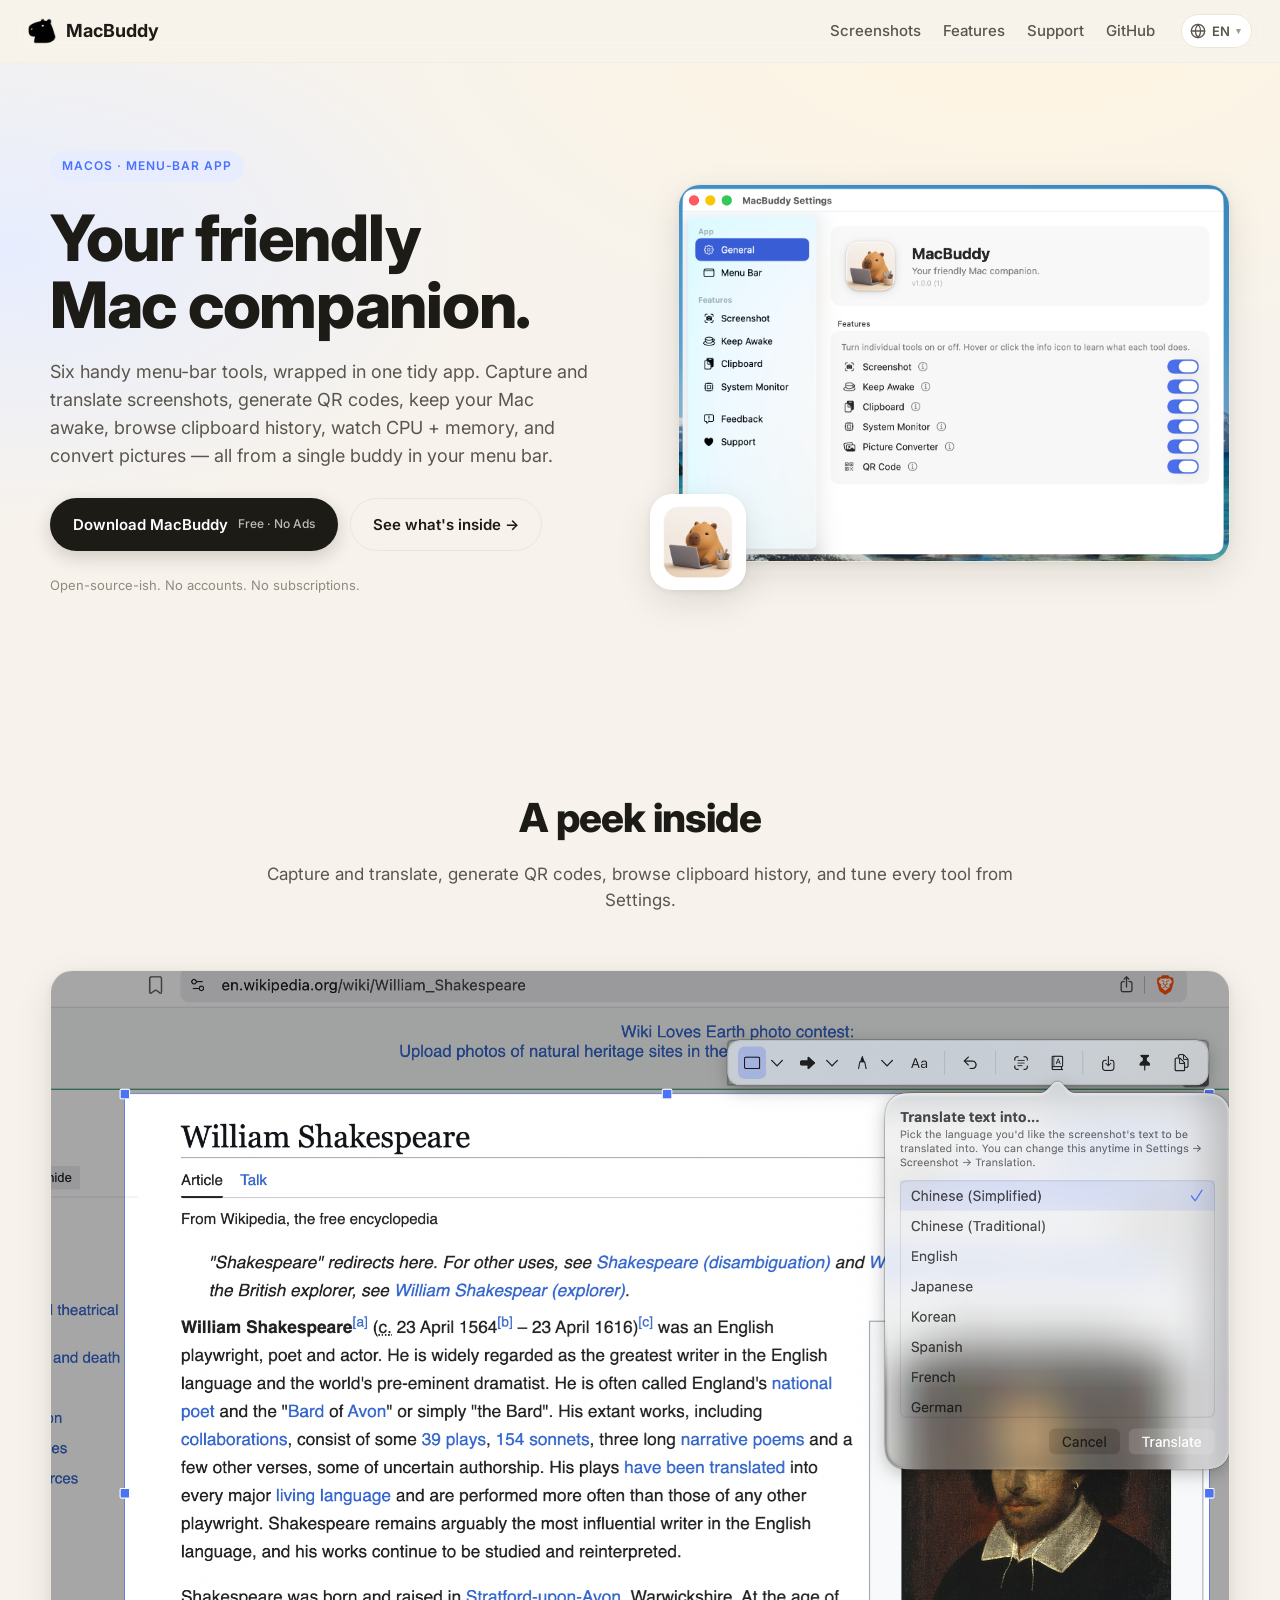
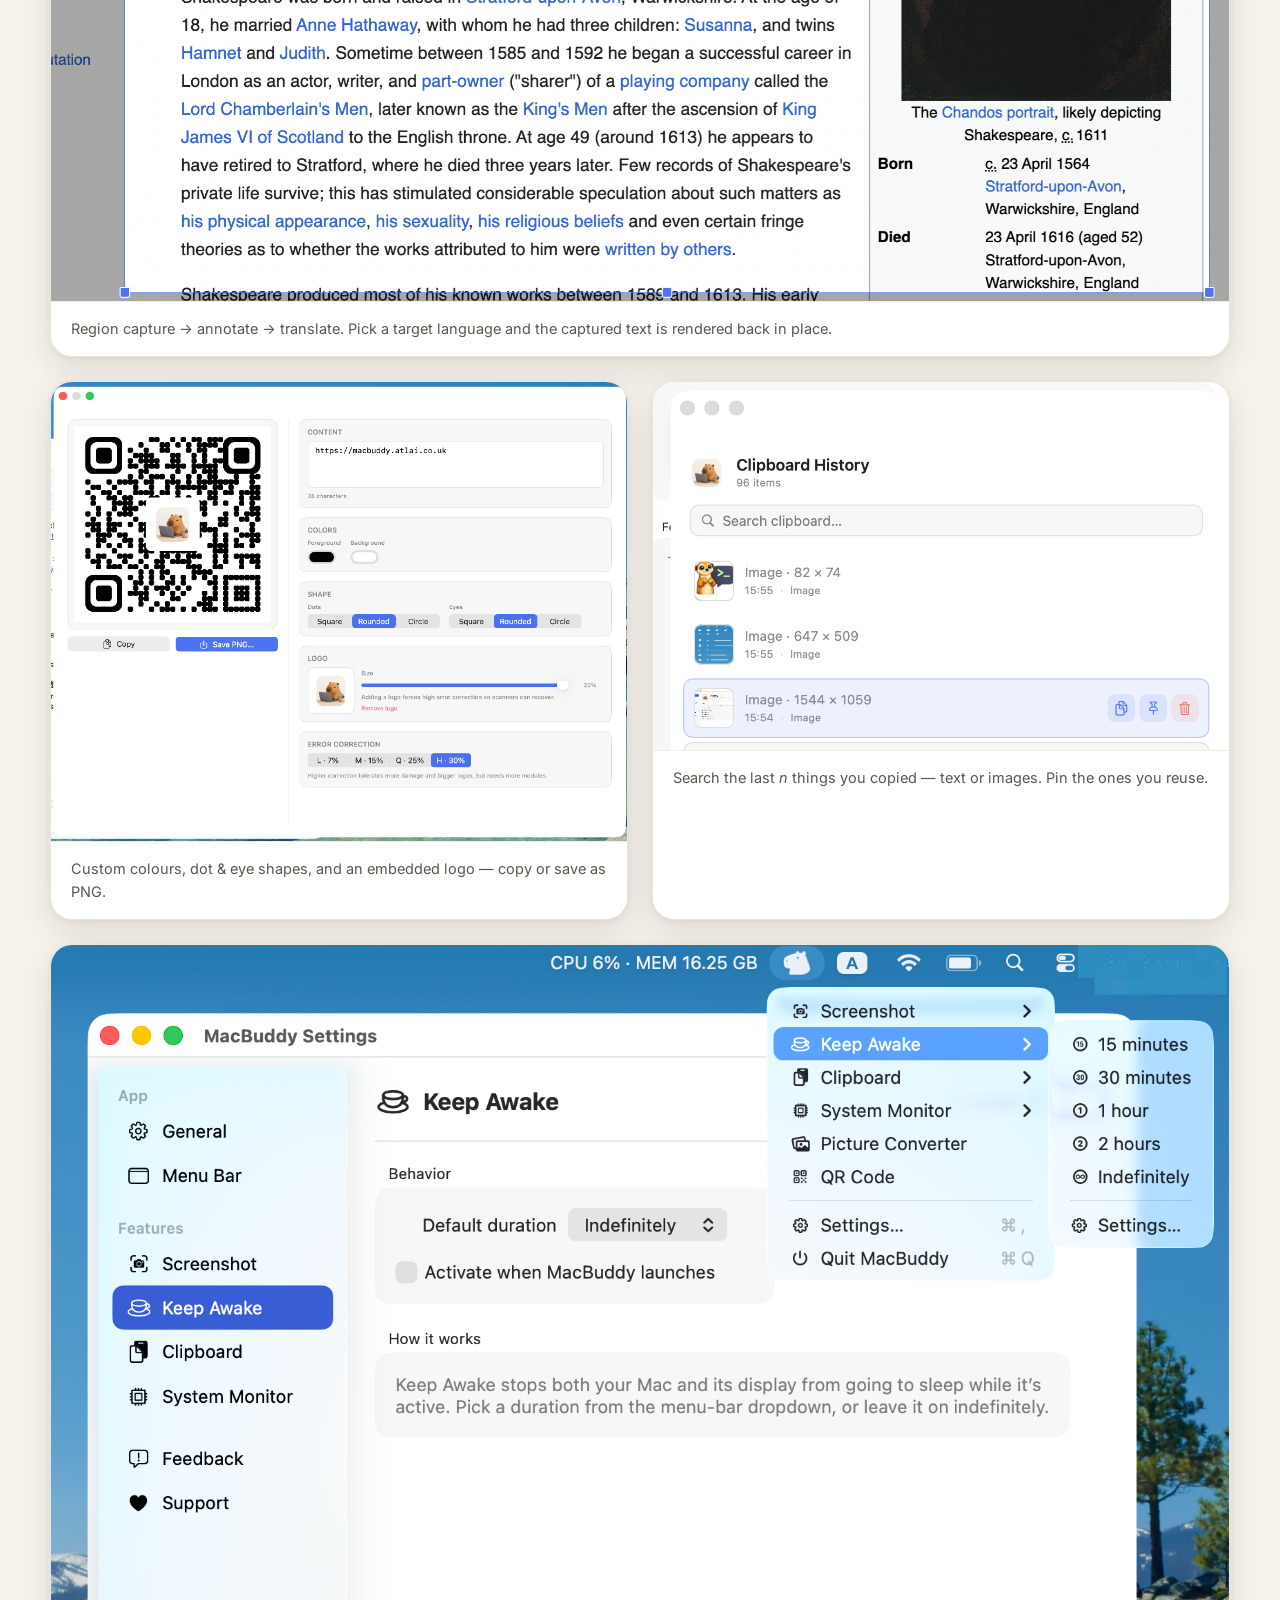
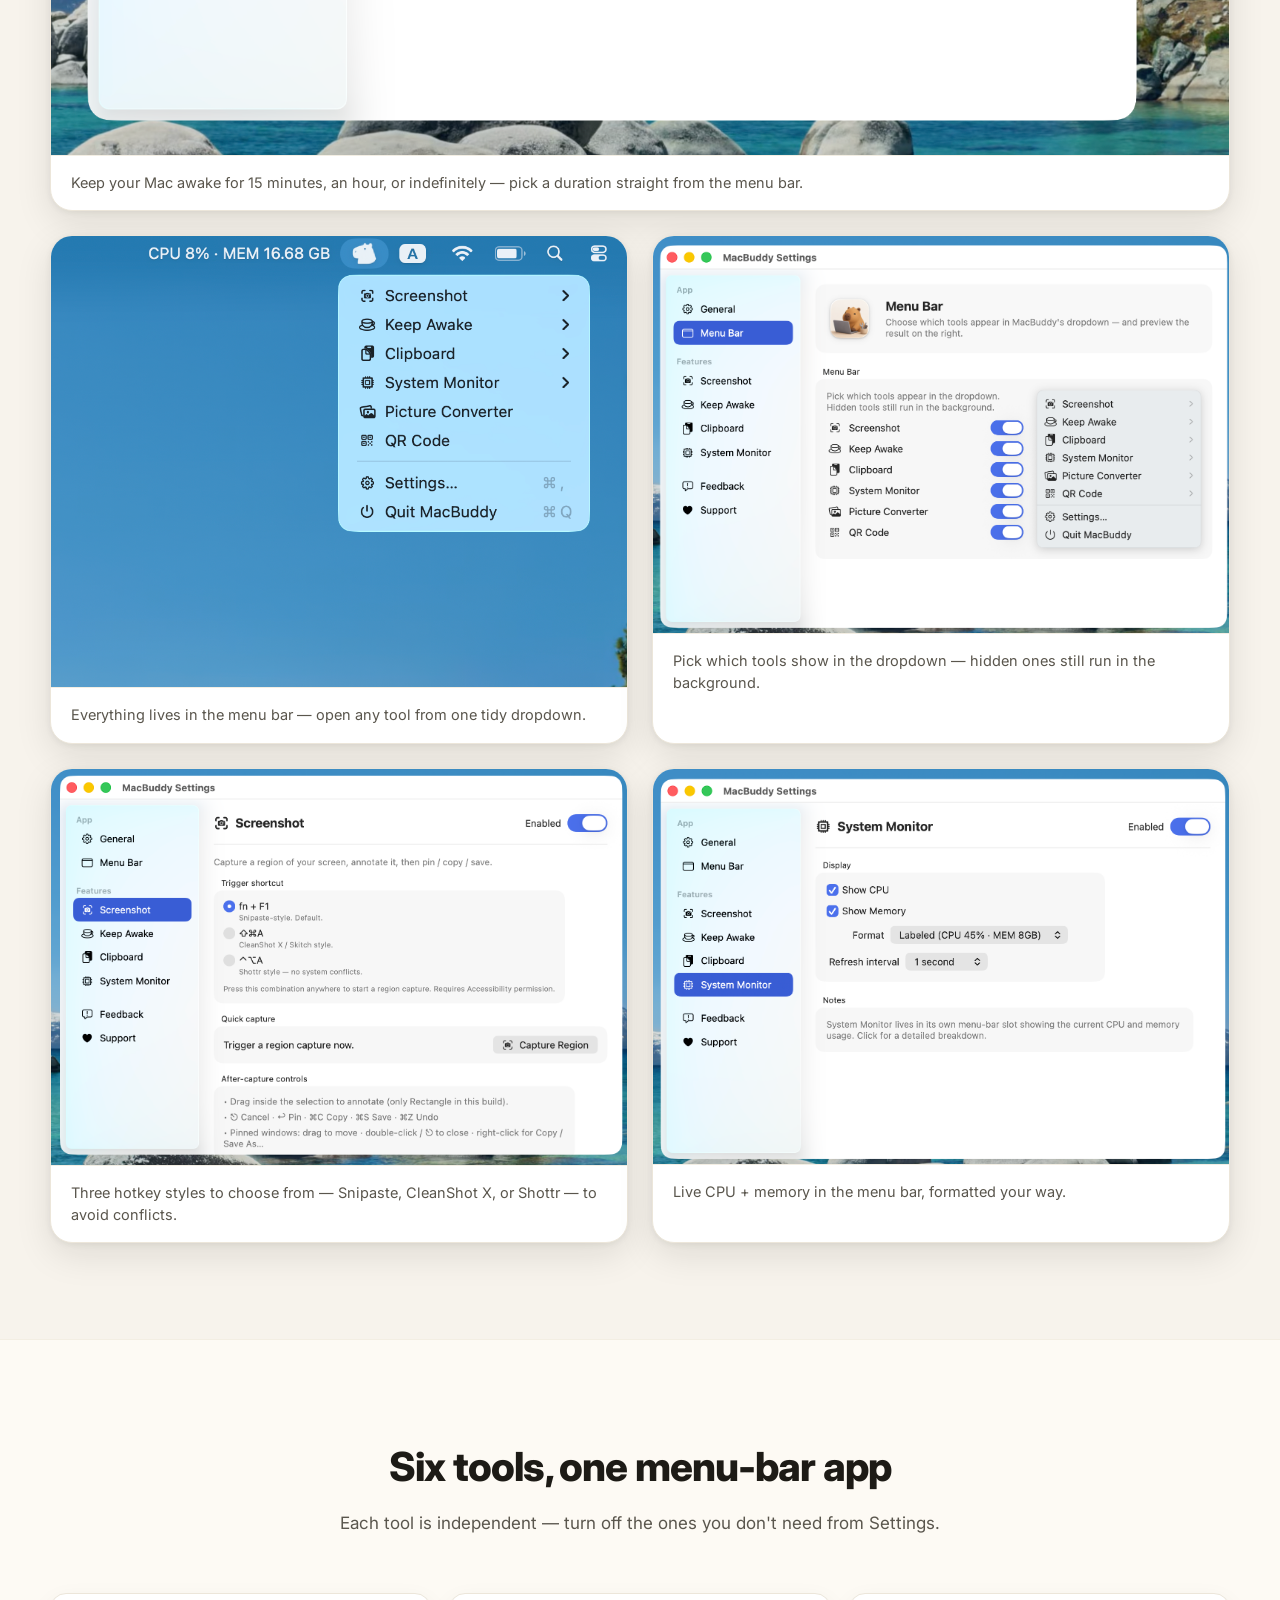
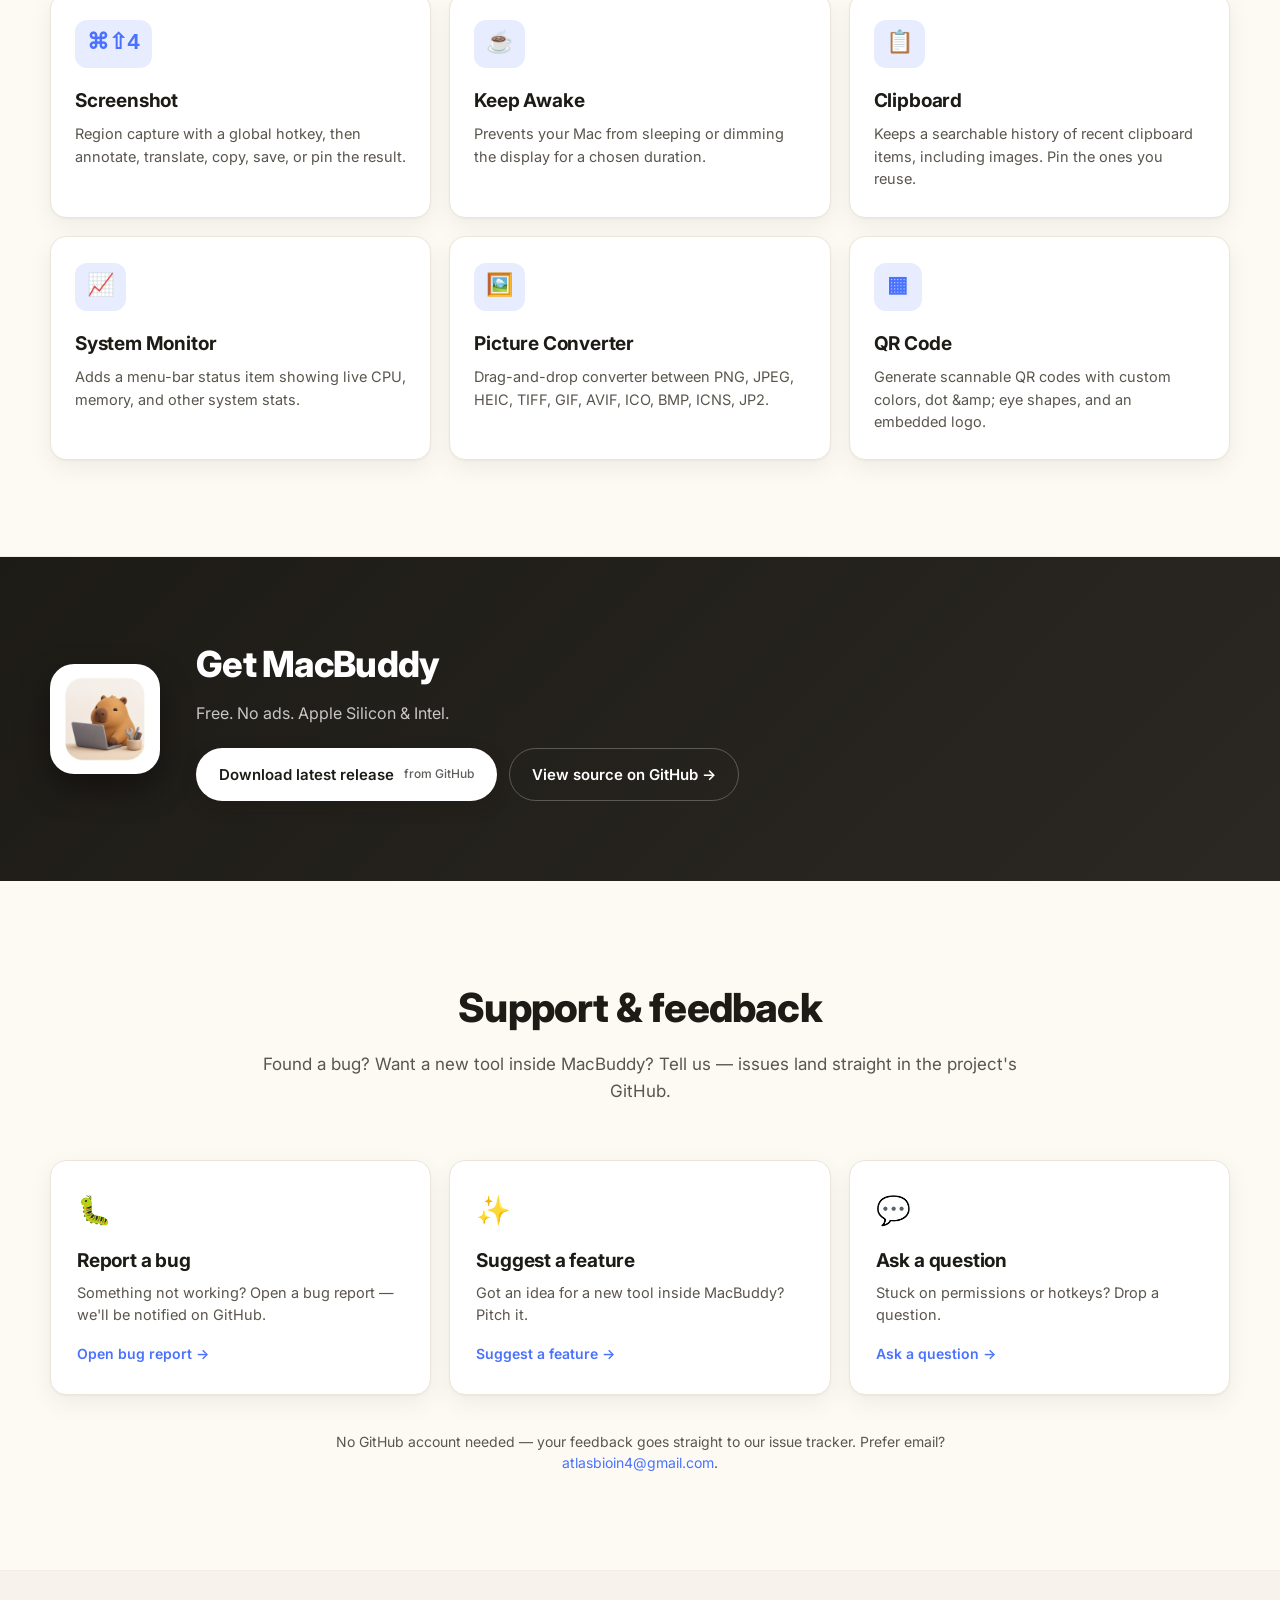
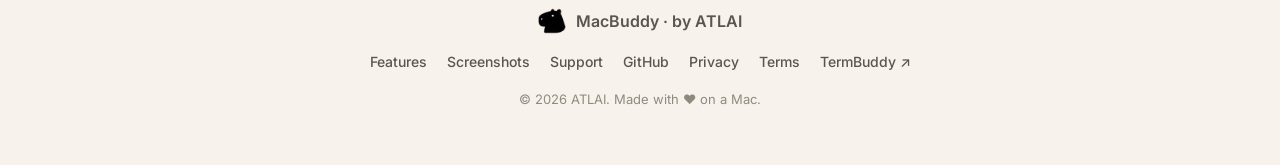
==== commit 552aaeaa: "Add Privacy Policy and Terms of Use pages Co-Authored-By: Claude Opus 4.6 (1M context) <noreply@anth" ====
--- a/index.html
+++ b/index.html
@@ -249,6 +249,8 @@
         <a href="#screenshots" data-i18n="nav.screenshots">Screenshots</a>
         <a href="#support" data-i18n="nav.support">Support</a>
         <a href="https://github.com/ATLAI-TECH/MacBuddyTools" target="_blank" rel="noopener" data-i18n="nav.github">GitHub</a>
+        <a href="privacy.html">Privacy</a>
+        <a href="terms.html">Terms</a>
         <a href="https://termbuddy.atlai.co.uk/" target="_blank" rel="noopener">TermBuddy ↗</a>
       </nav>
       <p class="footer-fine" data-i18n="footer.fine">© 2026 ATLAI. Made with ❤️ on a Mac.</p>
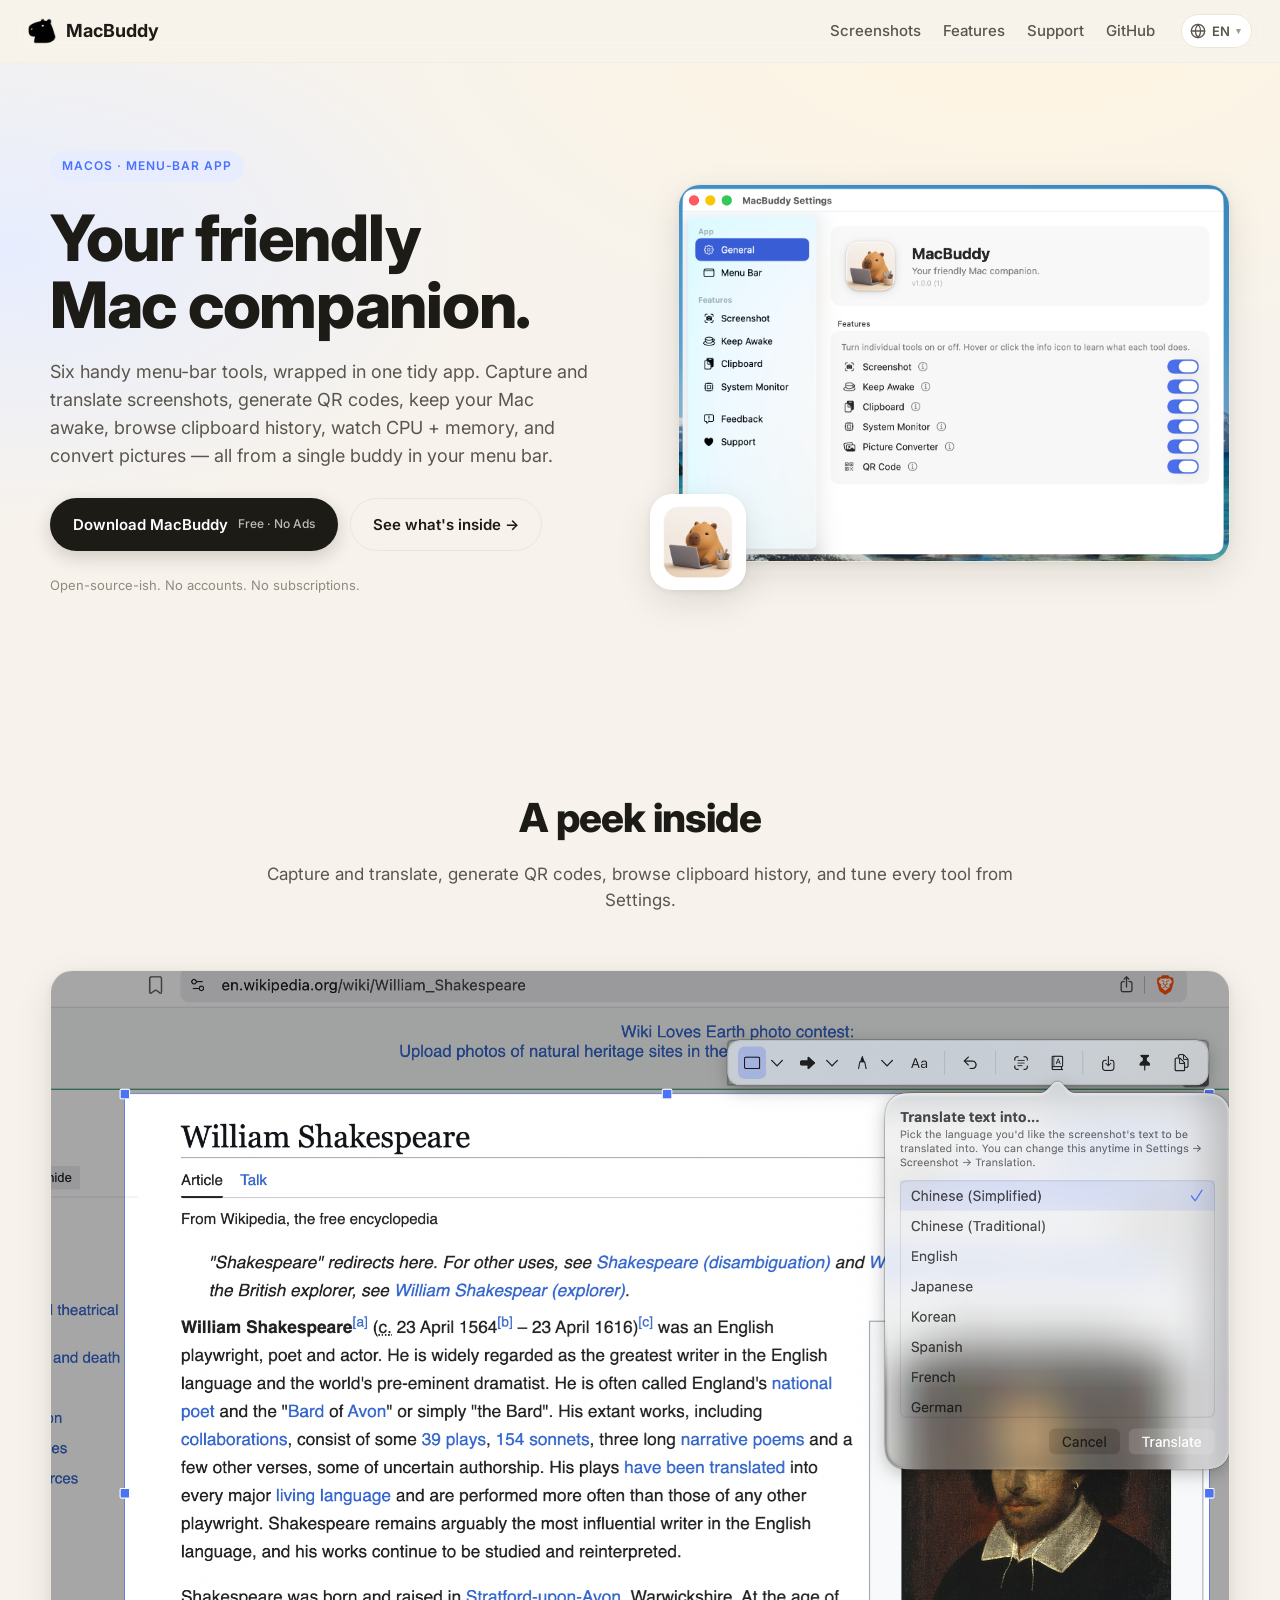
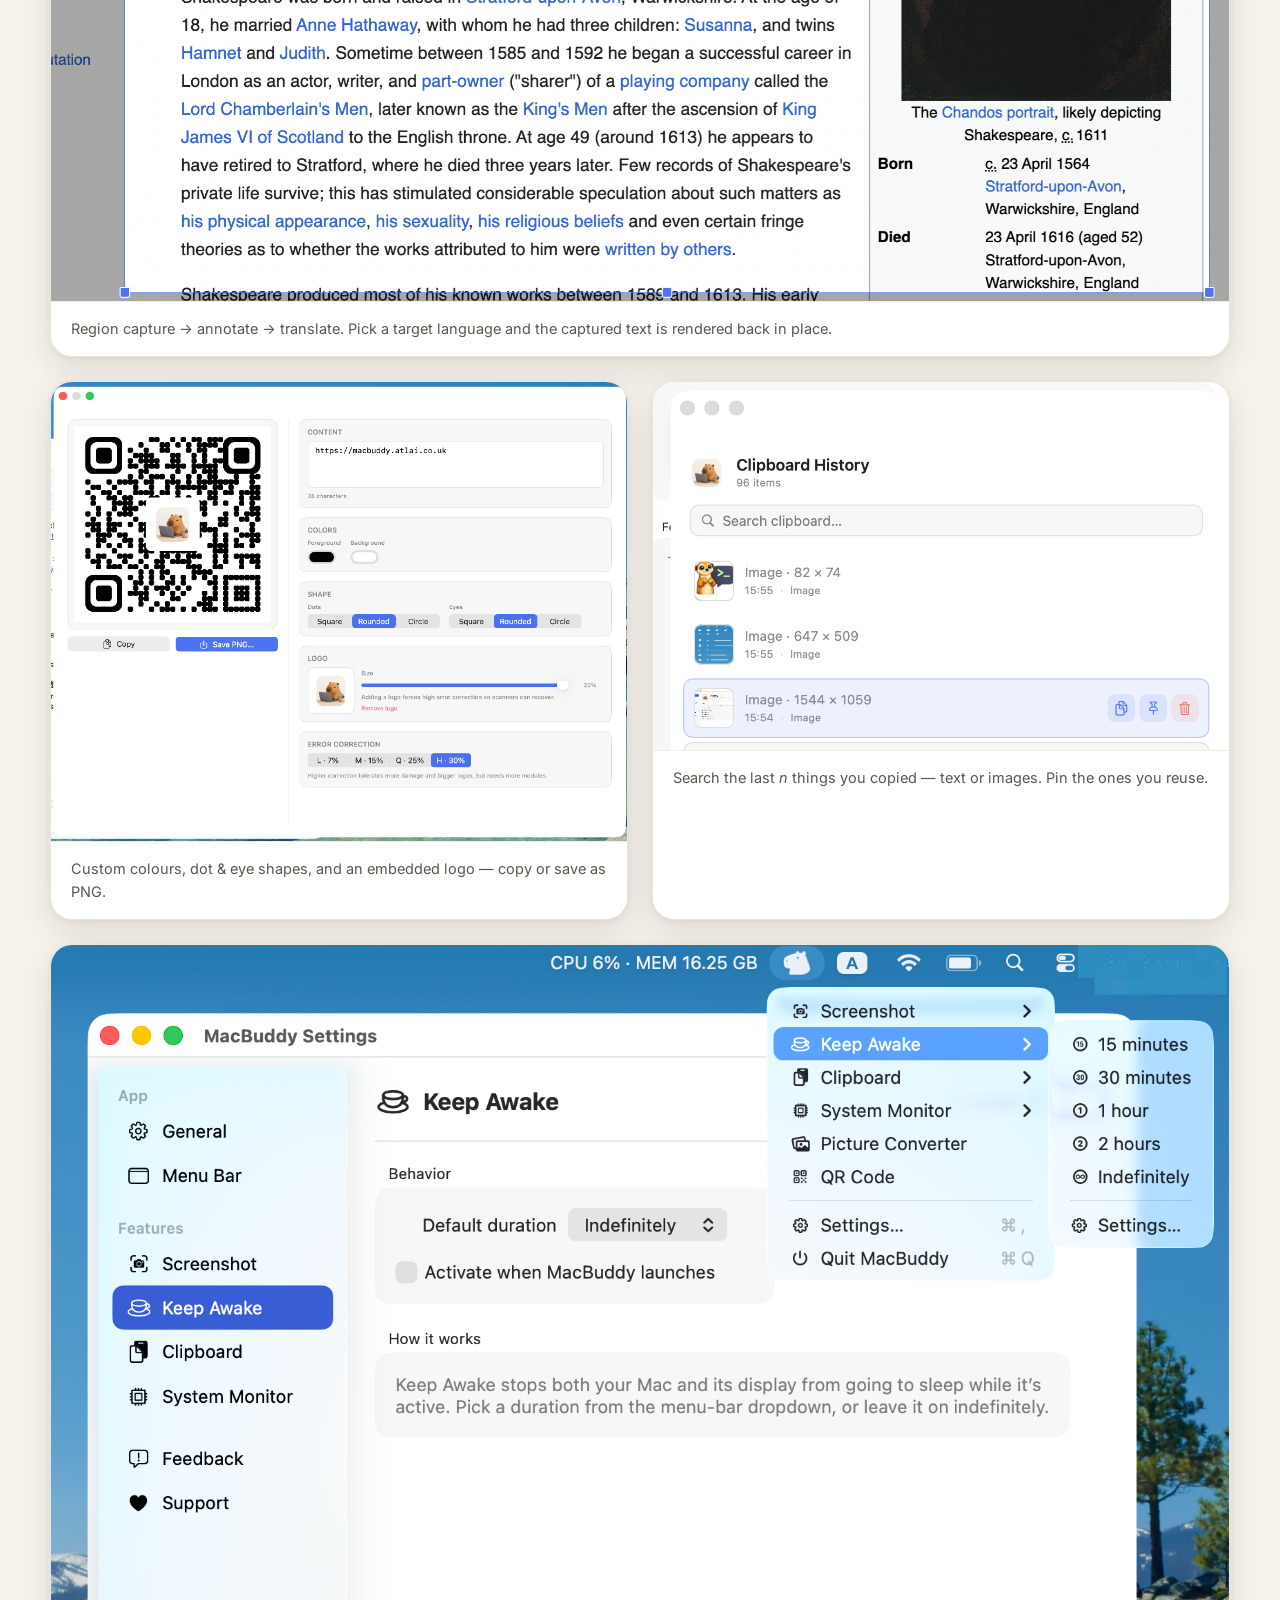
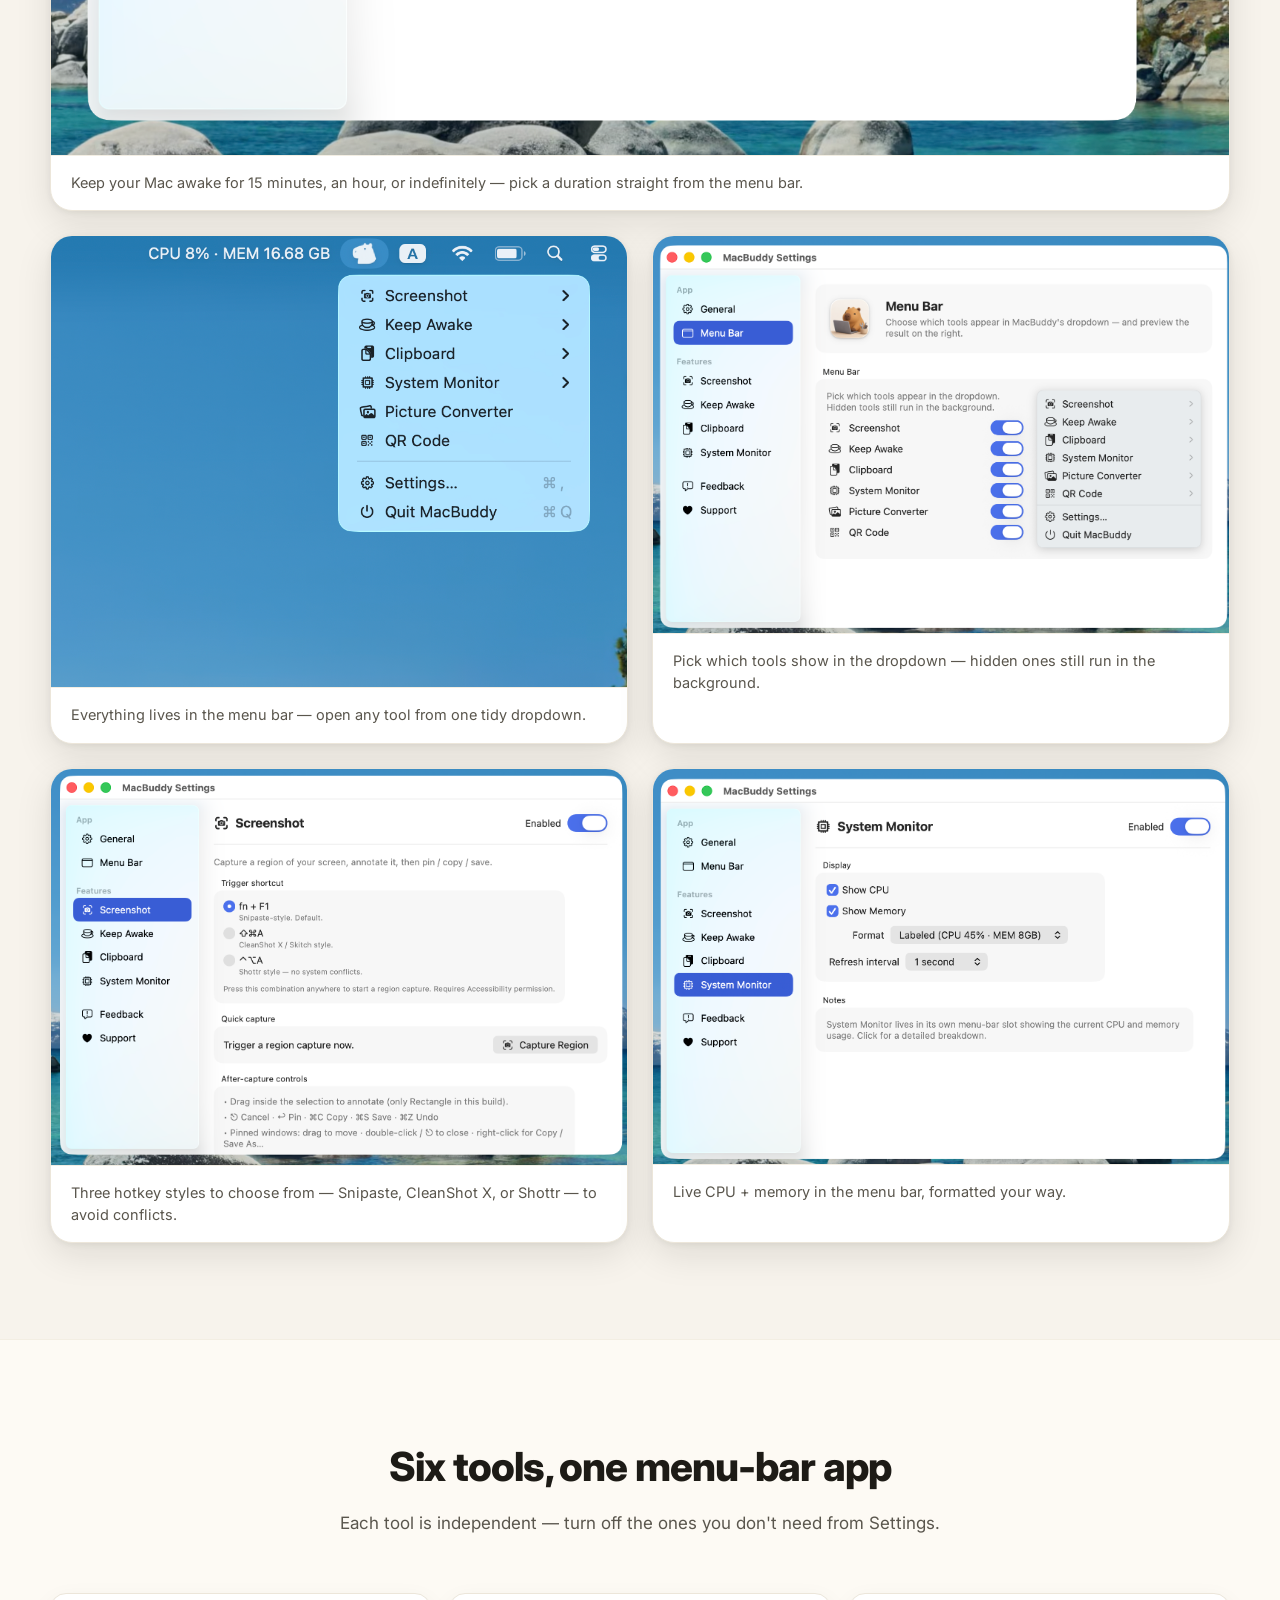
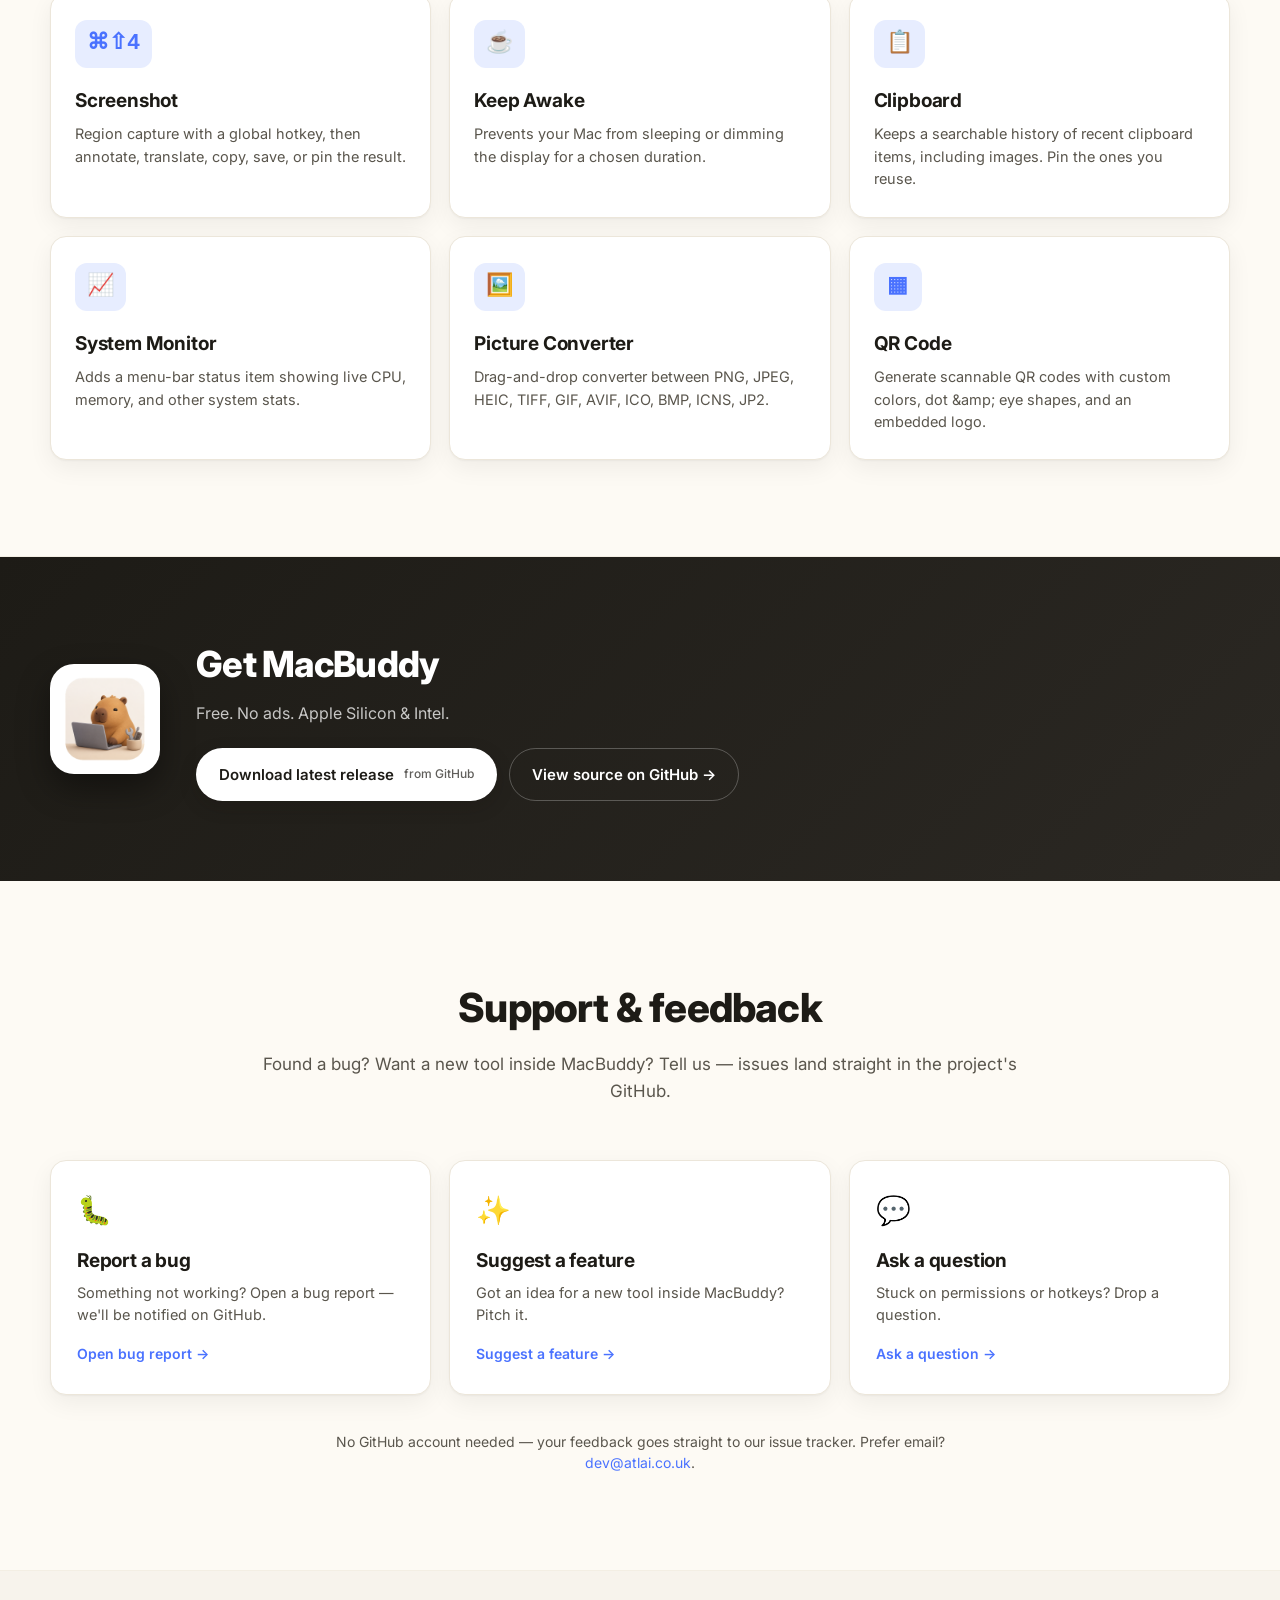
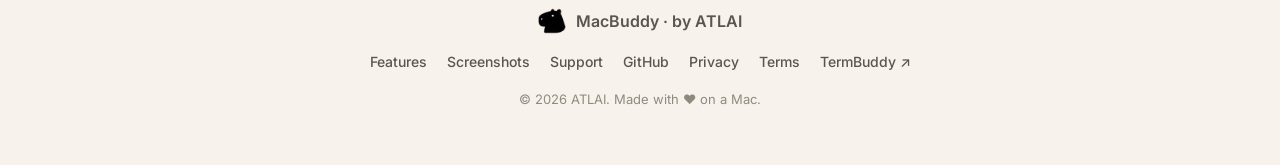
==== commit ab8a597e: "Unify contact email to dev@atlai.co.uk Replace remaining atlasbioin4@gmail.com references in index.h" ====
--- a/index.html
+++ b/index.html
@@ -233,7 +233,7 @@
 
       <p class="support-note" data-i18n-html="support.note">
         No GitHub account needed — your feedback goes straight to our issue tracker.
-        Prefer email? <a href="mailto:atlasbioin4@gmail.com?subject=MacBuddy%20feedback">atlasbioin4@gmail.com</a>.
+        Prefer email? <a href="mailto:dev@atlai.co.uk?subject=MacBuddy%20feedback">dev@atlai.co.uk</a>.
       </p>
     </section>
   </main>
